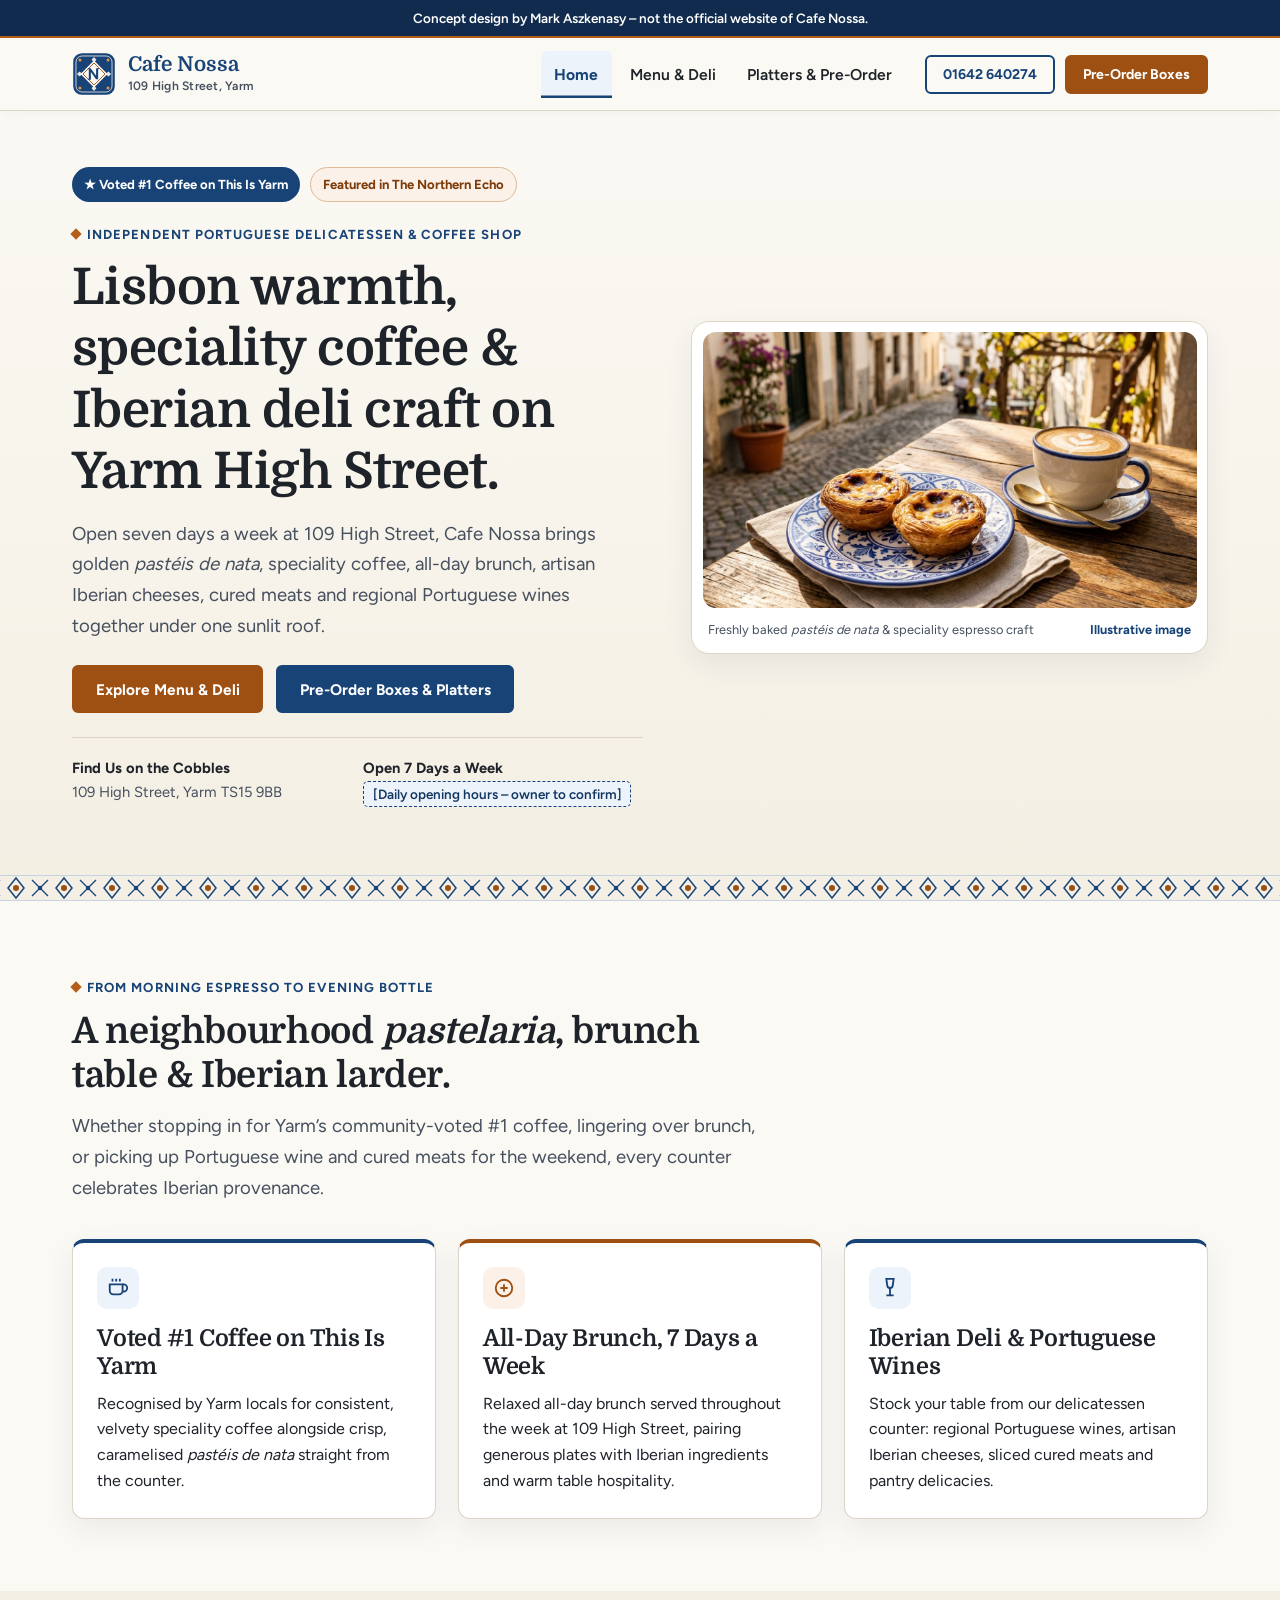
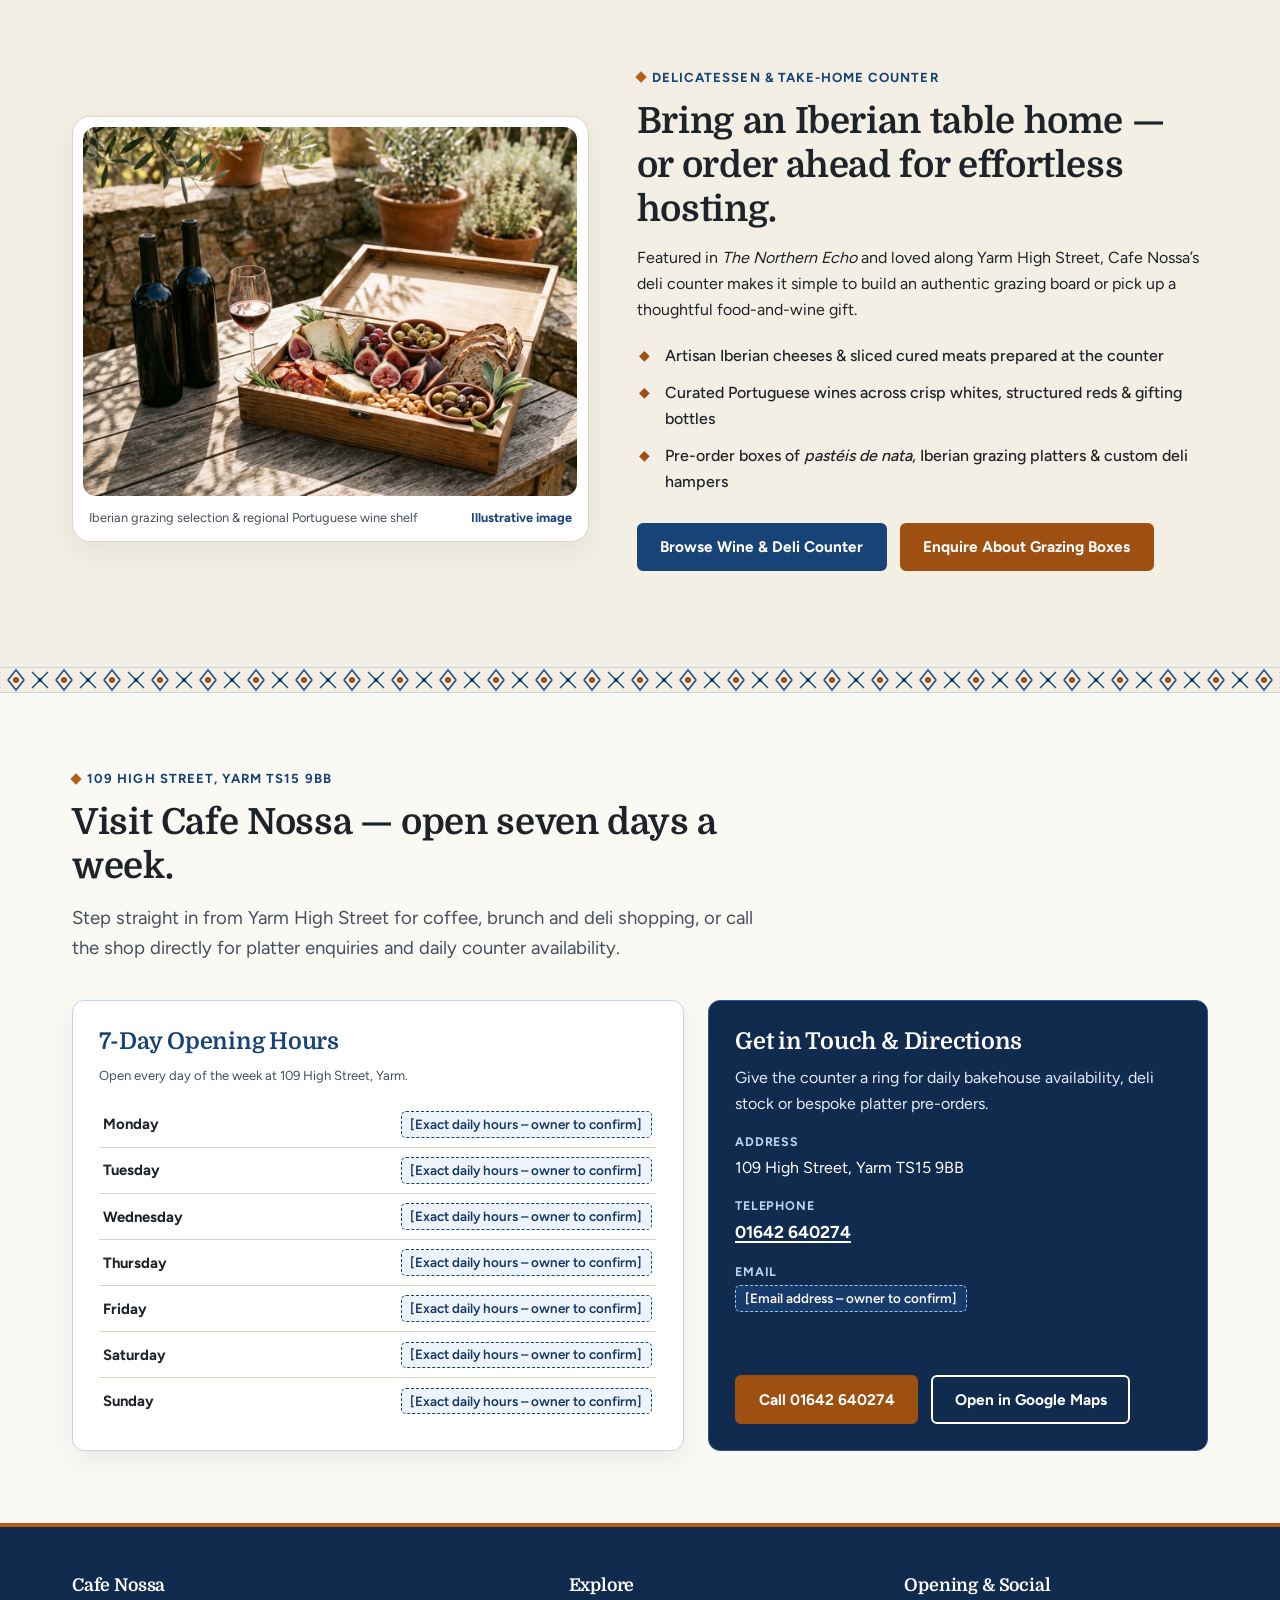
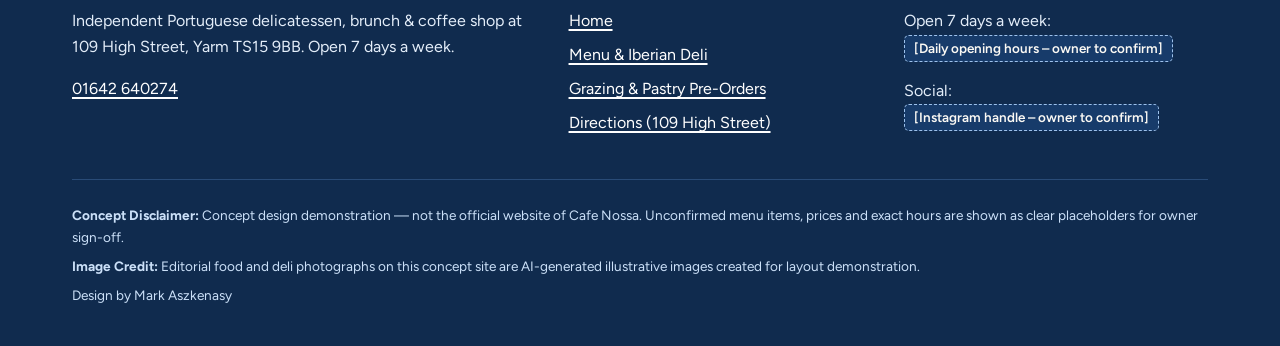
==== index.html @ 02d0149d "Initial draft concept website for cafe-nossa-demo" ====
<!DOCTYPE html>
<html lang="en-GB">
<head>
  <meta charset="utf-8">
  <meta name="viewport" content="width=device-width, initial-scale=1">
  <meta name="robots" content="noindex, nofollow">
  <title>Cafe Nossa | Portuguese Delicatessen, Brunch &amp; Speciality Coffee in Yarm</title>
  <meta name="description" content="Concept website for Cafe Nossa at 109 High Street, Yarm TS15 9BB — independent Portuguese delicatessen, pastéis de nata, all-day brunch, Iberian cheeses, cured meats and Portuguese wines.">
  <link rel="icon" type="image/svg+xml" href="favicon.svg">
  <link rel="stylesheet" href="css/styles.css">
</head>
<body>
  <a class="skip-link" href="#main-content">Skip to main content</a>

  <div class="concept-banner" role="region" aria-label="Concept demonstration notice">
    <p>Concept design by Mark Aszkenasy – not the official website of Cafe Nossa.</p>
  </div>

  <header class="site-header">
    <div class="container header-inner">
      <a class="brand-link" href="index.html">
        <img class="brand-mark" src="images/logo-mark.svg" width="44" height="44" alt="Cafe Nossa azulejo tile emblem">
        <span class="brand-text">
          <span class="brand-name">Cafe Nossa</span>
          <span class="brand-sub">109 High Street, Yarm</span>
        </span>
      </a>

      <button class="nav-toggle" type="button" aria-expanded="false" aria-controls="primary-nav">
        <svg viewBox="0 0 24 24" fill="none" stroke="currentColor" stroke-width="2.2" aria-hidden="true">
          <path stroke-linecap="round" d="M4 7h16M4 12h16M4 17h16"/>
        </svg>
        <span>Menu</span>
      </button>

      <nav class="site-nav" id="primary-nav" aria-label="Primary navigation">
        <ul class="nav-list">
          <li><a class="nav-link" href="index.html" aria-current="page">Home</a></li>
          <li><a class="nav-link" href="menu-deli.html">Menu &amp; Deli</a></li>
          <li><a class="nav-link" href="boxes-preorder.html">Platters &amp; Pre-Order</a></li>
        </ul>
        <div class="header-cta-group">
          <a class="btn btn-outline btn-sm" href="tel:01642640274">01642 640274</a>
          <a class="btn btn-primary btn-sm" href="boxes-preorder.html">Pre-Order Boxes</a>
        </div>
      </nav>
    </div>
  </header>

  <main id="main-content">
    <!-- Sunlit 109 High Street Hero -->
    <section class="hero" aria-labelledby="hero-heading">
      <div class="container hero-grid">
        <div>
          <div class="acclaim-row">
            <span class="acclaim-pill">★ Voted #1 Coffee on This Is Yarm</span>
            <span class="acclaim-pill secondary">Featured in The Northern Echo</span>
          </div>
          <span class="eyebrow">Independent Portuguese Delicatessen &amp; Coffee Shop</span>
          <h1 id="hero-heading">Lisbon warmth, speciality coffee &amp; Iberian deli craft on Yarm High Street.</h1>
          <p class="lead">
            Open seven days a week at 109 High Street, Cafe Nossa brings golden <em>pastéis de nata</em>, speciality coffee, all-day brunch, artisan Iberian cheeses, cured meats and regional Portuguese wines together under one sunlit roof.
          </p>
          <div class="hero-actions">
            <a class="btn btn-primary" href="menu-deli.html">Explore Menu &amp; Deli</a>
            <a class="btn btn-azulejo" href="boxes-preorder.html">Pre-Order Boxes &amp; Platters</a>
          </div>
          <div class="hero-meta">
            <div>
              <strong>Find Us on the Cobbles</strong>
              109 High Street, Yarm TS15 9BB
            </div>
            <div>
              <strong>Open 7 Days a Week</strong>
              <span class="ph">[Daily opening hours – owner to confirm]</span>
            </div>
          </div>
        </div>

        <figure class="editorial-figure">
          <img
            src="images/hero.jpg"
            width="1440"
            height="803"
            alt="Two golden custard pastéis de nata on a hand-painted blue-and-white Portuguese ceramic plate beside a flat white coffee on a sunlit wooden table"
          >
          <figcaption>
            <span>Freshly baked <em>pastéis de nata</em> &amp; speciality espresso craft</span>
            <span class="illustrative-tag">Illustrative image</span>
          </figcaption>
        </figure>
      </div>
    </section>

    <div class="azulejo-divider" aria-hidden="true"></div>

    <!-- Three Craft Pillars -->
    <section class="section" aria-labelledby="pillars-heading">
      <div class="container">
        <div class="section-header">
          <span class="eyebrow">From Morning Espresso to Evening Bottle</span>
          <h2 id="pillars-heading">A neighbourhood <em>pastelaria</em>, brunch table &amp; Iberian larder.</h2>
          <p class="lead">
            Whether stopping in for Yarm’s community-voted #1 coffee, lingering over brunch, or picking up Portuguese wine and cured meats for the weekend, every counter celebrates Iberian provenance.
          </p>
        </div>

        <div class="pillars-grid">
          <article class="card">
            <div class="card-icon" aria-hidden="true">
              <svg width="22" height="22" viewBox="0 0 24 24" fill="none" stroke="currentColor" stroke-width="2">
                <path d="M17 8h1a4 4 0 1 1 0 8h-1"/>
                <path d="M3 8h14v7a4 4 0 0 1-4 4H7a4 4 0 0 1-4-4V8z"/>
                <path d="M6 2v3M10 2v3M14 2v3"/>
              </svg>
            </div>
            <h3>Voted #1 Coffee on This Is Yarm</h3>
            <p>
              Recognised by Yarm locals for consistent, velvety speciality coffee alongside crisp, caramelised <em>pastéis de nata</em> straight from the counter.
            </p>
          </article>

          <article class="card terracotta-top">
            <div class="card-icon" aria-hidden="true">
              <svg width="22" height="22" viewBox="0 0 24 24" fill="none" stroke="currentColor" stroke-width="2">
                <circle cx="12" cy="12" r="9"/>
                <path d="M8 12h8M12 8v8"/>
              </svg>
            </div>
            <h3>All-Day Brunch, 7 Days a Week</h3>
            <p>
              Relaxed all-day brunch served throughout the week at 109 High Street, pairing generous plates with Iberian ingredients and warm table hospitality.
            </p>
          </article>

          <article class="card">
            <div class="card-icon" aria-hidden="true">
              <svg width="22" height="22" viewBox="0 0 24 24" fill="none" stroke="currentColor" stroke-width="2">
                <path d="M8 2h8l-1 7a3 3 0 0 1-3 3 3 3 0 0 1-3-3L8 2z"/>
                <path d="M12 12v8M8 20h8"/>
              </svg>
            </div>
            <h3>Iberian Deli &amp; Portuguese Wines</h3>
            <p>
              Stock your table from our delicatessen counter: regional Portuguese wines, artisan Iberian cheeses, sliced cured meats and pantry delicacies.
            </p>
          </article>
        </div>
      </div>
    </section>

    <!-- Iberian Deli & Grazing Shelf Preview -->
    <section class="section section-warm" aria-labelledby="deli-preview-heading">
      <div class="container split-grid">
        <figure class="editorial-figure">
          <img
            src="images/feature.jpg"
            width="1200"
            height="896"
            alt="Wooden Iberian grazing box filled with cured chorizo, sheep's milk cheeses, fresh figs, olives and crusty bread alongside bottles of Portuguese red wine"
            loading="lazy"
          >
          <figcaption>
            <span>Iberian grazing selection &amp; regional Portuguese wine shelf</span>
            <span class="illustrative-tag">Illustrative image</span>
          </figcaption>
        </figure>

        <div>
          <span class="eyebrow">Delicatessen &amp; Take-Home Counter</span>
          <h2 id="deli-preview-heading">Bring an Iberian table home — or order ahead for effortless hosting.</h2>
          <p>
            Featured in <em>The Northern Echo</em> and loved along Yarm High Street, Cafe Nossa’s deli counter makes it simple to build an authentic grazing board or pick up a thoughtful food-and-wine gift.
          </p>
          <ul class="check-list">
            <li>Artisan Iberian cheeses &amp; sliced cured meats prepared at the counter</li>
            <li>Curated Portuguese wines across crisp whites, structured reds &amp; gifting bottles</li>
            <li>Pre-order boxes of <em>pastéis de nata</em>, Iberian grazing platters &amp; custom deli hampers</li>
          </ul>
          <div class="hero-actions">
            <a class="btn btn-azulejo" href="menu-deli.html#wine-deli">Browse Wine &amp; Deli Counter</a>
            <a class="btn btn-primary" href="boxes-preorder.html">Enquire About Grazing Boxes</a>
          </div>
        </div>
      </div>
    </section>

    <div class="azulejo-divider" aria-hidden="true"></div>

    <!-- 7-Day Opening Hours & High Street Location -->
    <section class="section" id="visit" aria-labelledby="visit-heading">
      <div class="container">
        <div class="section-header">
          <span class="eyebrow">109 High Street, Yarm TS15 9BB</span>
          <h2 id="visit-heading">Visit Cafe Nossa — open seven days a week.</h2>
          <p class="lead">
            Step straight in from Yarm High Street for coffee, brunch and deli shopping, or call the shop directly for platter enquiries and daily counter availability.
          </p>
        </div>

        <div class="visit-grid">
          <div class="hours-card">
            <h3>7-Day Opening Hours</h3>
            <p class="field-hint">Open every day of the week at 109 High Street, Yarm.</p>
            <table class="hours-table" aria-label="Weekly opening hours">
              <tbody>
                <tr>
                  <th scope="row">Monday</th>
                  <td><span class="ph">[Exact daily hours – owner to confirm]</span></td>
                </tr>
                <tr>
                  <th scope="row">Tuesday</th>
                  <td><span class="ph">[Exact daily hours – owner to confirm]</span></td>
                </tr>
                <tr>
                  <th scope="row">Wednesday</th>
                  <td><span class="ph">[Exact daily hours – owner to confirm]</span></td>
                </tr>
                <tr>
                  <th scope="row">Thursday</th>
                  <td><span class="ph">[Exact daily hours – owner to confirm]</span></td>
                </tr>
                <tr>
                  <th scope="row">Friday</th>
                  <td><span class="ph">[Exact daily hours – owner to confirm]</span></td>
                </tr>
                <tr>
                  <th scope="row">Saturday</th>
                  <td><span class="ph">[Exact daily hours – owner to confirm]</span></td>
                </tr>
                <tr>
                  <th scope="row">Sunday</th>
                  <td><span class="ph">[Exact daily hours – owner to confirm]</span></td>
                </tr>
              </tbody>
            </table>
          </div>

          <aside class="contact-panel" aria-label="Shop contact and directions">
            <div>
              <h3>Get in Touch &amp; Directions</h3>
              <p>Give the counter a ring for daily bakehouse availability, deli stock or bespoke platter pre-orders.</p>
              <ul class="contact-detail-list">
                <li>
                  <strong>Address</strong>
                  109 High Street, Yarm TS15 9BB
                </li>
                <li>
                  <strong>Telephone</strong>
                  <a href="tel:01642640274">01642 640274</a>
                </li>
                <li>
                  <strong>Email</strong>
                  <span class="ph ph-dark">[Email address – owner to confirm]</span>
                </li>
              </ul>
            </div>

            <div class="hero-actions" style="margin-bottom: 0;">
              <a class="btn btn-primary" href="tel:01642640274">Call 01642 640274</a>
              <a
                class="btn btn-outline"
                style="border-color: #FFFFFF; color: #FFFFFF;"
                href="https://www.google.com/maps/search/?api=1&amp;query=Cafe+Nossa+109+High+Street+Yarm+TS15+9BB"
                target="_blank"
                rel="noopener noreferrer"
              >Open in Google Maps</a>
            </div>
          </aside>
        </div>
      </div>
    </section>
  </main>

  <footer class="site-footer">
    <div class="container">
      <div class="footer-grid">
        <div>
          <h3>Cafe Nossa</h3>
          <p>Independent Portuguese delicatessen, brunch &amp; coffee shop at 109 High Street, Yarm TS15 9BB. Open 7 days a week.</p>
          <p><a href="tel:01642640274">01642 640274</a></p>
        </div>
        <div>
          <h3>Explore</h3>
          <ul class="footer-links">
            <li><a href="index.html">Home</a></li>
            <li><a href="menu-deli.html">Menu &amp; Iberian Deli</a></li>
            <li><a href="boxes-preorder.html">Grazing &amp; Pastry Pre-Orders</a></li>
            <li><a href="https://www.google.com/maps/search/?api=1&amp;query=Cafe+Nossa+109+High+Street+Yarm+TS15+9BB" target="_blank" rel="noopener noreferrer">Directions (109 High Street)</a></li>
          </ul>
        </div>
        <div>
          <h3>Opening &amp; Social</h3>
          <p>Open 7 days a week:<br><span class="ph ph-dark">[Daily opening hours – owner to confirm]</span></p>
          <p>Social: <span class="ph ph-dark">[Instagram handle – owner to confirm]</span></p>
        </div>
      </div>

      <div class="footer-legal">
        <p><strong>Concept Disclaimer:</strong> Concept design demonstration — not the official website of Cafe Nossa. Unconfirmed menu items, prices and exact hours are shown as clear placeholders for owner sign-off.</p>
        <p><strong>Image Credit:</strong> Editorial food and deli photographs on this concept site are AI-generated illustrative images created for layout demonstration.</p>
        <p>Design by Mark Aszkenasy</p>
      </div>
    </div>
  </footer>

  <!-- Solid Opaque Sticky Mobile Action Bar -->
  <div class="mobile-action-bar" role="region" aria-label="Quick mobile actions">
    <a class="btn btn-call-mobile" href="tel:01642640274">Call 01642 640274</a>
    <a class="btn btn-primary" href="boxes-preorder.html">Pre-Order Box</a>
  </div>

  <script src="js/main.js"></script>
</body>
</html>
---- css/styles.css ----
/* ==========================================================================
   Cafe Nossa — Sunlit Lisbon Pastelaria & Azulejo Tile Craft
   Concept Demonstration Stylesheet (Self-hosted fonts, WCAG AA+ compliant)
   ========================================================================== */

@font-face {
  font-family: 'Domine';
  src: url('../fonts/domine-latin.woff2') format('woff2');
  font-weight: 400 700;
  font-style: normal;
  font-display: swap;
}

@font-face {
  font-family: 'Figtree';
  src: url('../fonts/figtree-latin.woff2') format('woff2');
  font-weight: 300 800;
  font-style: normal;
  font-display: swap;
}

:root {
  --bg-canvas: #FBF9F4;
  --bg-warm: #F3EFE4;
  --bg-paper: #FFFFFF;
  --azulejo: #184377;
  --azulejo-hover: #12335C;
  --azulejo-deep: #102B4E;
  --azulejo-tint: #EDF3FA;
  --terracotta-btn: #9E4F12;
  --terracotta-hover: #7E3D0B;
  --terracotta-accent: #B55E19;
  --terracotta-tint: #FBF1E8;
  --ink: #1E2229;
  --ink-muted: #454F5E;
  --border-warm: #DDD5C5;
  --border-tile: #C5D3E4;
  --radius-sm: 6px;
  --radius-md: 12px;
  --radius-lg: 18px;
  --shadow-card: 0 10px 28px rgba(16, 43, 78, 0.07);
  --shadow-elevated: 0 16px 40px rgba(16, 43, 78, 0.12);
  --font-serif: 'Domine', Georgia, 'Times New Roman', serif;
  --font-sans: 'Figtree', -apple-system, BlinkMacSystemFont, 'Segoe UI', sans-serif;
  --container-max: 1200px;
}

*,
*::before,
*::after {
  box-sizing: border-box;
}

html {
  scroll-behavior: smooth;
  -webkit-text-size-adjust: 100%;
  overflow-x: clip;
}

body {
  margin: 0;
  font-family: var(--font-sans);
  font-size: 1rem;
  line-height: 1.62;
  color: var(--ink);
  background-color: var(--bg-canvas);
  overflow-x: clip;
  padding-bottom: 5.25rem; /* Space for opaque sticky mobile action bar */
}

@media (min-width: 900px) {
  body {
    padding-bottom: 0;
  }
}

img,
svg {
  max-width: 100%;
  height: auto;
  display: block;
}

a {
  color: var(--azulejo);
  text-decoration-thickness: 1.5px;
  text-underline-offset: 3px;
  transition: color 0.18s ease, background-color 0.18s ease, border-color 0.18s ease;
}

a:hover {
  color: var(--terracotta-btn);
}

:focus-visible {
  outline: 3px solid var(--terracotta-btn);
  outline-offset: 3px;
}

.skip-link {
  position: absolute;
  left: -9999px;
  top: 0;
  z-index: 200;
  background: var(--azulejo-deep);
  color: #FFFFFF;
  padding: 0.75rem 1.25rem;
  font-weight: 700;
  text-decoration: none;
  border-radius: 0 0 var(--radius-sm) 0;
}

.skip-link:focus {
  left: 0;
}

/* Typography */
h1, h2, h3, h4 {
  font-family: var(--font-serif);
  color: var(--ink);
  line-height: 1.22;
  margin-top: 0;
  letter-spacing: -0.01em;
}

h1 {
  font-size: clamp(1.95rem, 4.2vw, 3.15rem);
  font-weight: 700;
  margin-bottom: 1rem;
}

h2 {
  font-size: clamp(1.55rem, 3vw, 2.25rem);
  font-weight: 700;
  margin-bottom: 0.85rem;
}

h3 {
  font-size: clamp(1.2rem, 2vw, 1.45rem);
  font-weight: 700;
  margin-bottom: 0.55rem;
}

p {
  margin-top: 0;
  margin-bottom: 1rem;
}

.eyebrow {
  display: inline-flex;
  align-items: center;
  gap: 0.45rem;
  font-family: var(--font-sans);
  font-size: 0.82rem;
  font-weight: 700;
  letter-spacing: 0.08em;
  text-transform: uppercase;
  color: var(--azulejo);
  margin-bottom: 0.75rem;
}

.eyebrow::before {
  content: "";
  width: 8px;
  height: 8px;
  background-color: var(--terracotta-accent);
  transform: rotate(45deg);
  flex-shrink: 0;
}

.lead {
  font-size: clamp(1.05rem, 1.45vw, 1.2rem);
  color: var(--ink-muted);
  line-height: 1.65;
}

.container {
  width: 100%;
  max-width: var(--container-max);
  margin: 0 auto;
  padding: 0 1.15rem;
}

@media (min-width: 768px) {
  .container {
    padding: 0 2rem;
  }
}

/* Universal Concept Top Banner */
.concept-banner {
  background-color: var(--azulejo-deep);
  color: #FFFFFF;
  font-size: 0.84rem;
  line-height: 1.4;
  font-weight: 600;
  text-align: center;
  padding: 0.55rem 1rem;
  border-bottom: 2px solid var(--terracotta-accent);
}

.concept-banner p {
  margin: 0;
}

/* Placeholder Badge (.ph) — Honest, zero-invention styling */
.ph {
  display: inline-block;
  max-width: 100%;
  font-family: var(--font-sans);
  font-size: 0.84rem;
  font-weight: 600;
  line-height: 1.4;
  color: #133763;
  background-color: var(--azulejo-tint);
  border: 1px dashed #184377;
  border-radius: 5px;
  padding: 0.18rem 0.55rem;
  overflow-wrap: anywhere;
  word-break: break-word;
  vertical-align: middle;
}

.ph-dark {
  color: #FBF9F4;
  background-color: #173B6A;
  border-color: #9EC2EC;
}

/* Header & Navigation */
.site-header {
  position: sticky;
  top: 0;
  z-index: 80;
  background-color: var(--bg-canvas);
  border-bottom: 1px solid var(--border-warm);
  box-shadow: 0 2px 12px rgba(16, 43, 78, 0.04);
}

.header-inner {
  display: flex;
  align-items: center;
  justify-content: space-between;
  gap: 0.75rem;
  min-height: 4.5rem;
  padding-top: 0.5rem;
  padding-bottom: 0.5rem;
}

.brand-link {
  display: inline-flex;
  align-items: center;
  gap: 0.75rem;
  text-decoration: none;
  color: var(--ink);
  min-width: 0;
}

.brand-link:hover {
  color: var(--azulejo);
}

.brand-mark {
  width: 44px;
  height: 44px;
  flex-shrink: 0;
}

.brand-text {
  display: flex;
  flex-direction: column;
  min-width: 0;
}

.brand-name {
  font-family: var(--font-serif);
  font-size: 1.28rem;
  font-weight: 700;
  color: var(--azulejo);
  line-height: 1.15;
}

.brand-sub {
  font-size: 0.76rem;
  font-weight: 600;
  color: var(--ink-muted);
  letter-spacing: 0.02em;
}

.nav-toggle {
  display: inline-flex;
  align-items: center;
  justify-content: center;
  gap: 0.45rem;
  background-color: var(--bg-paper);
  color: var(--azulejo);
  border: 1.5px solid var(--azulejo);
  border-radius: var(--radius-sm);
  padding: 0.5rem 0.8rem;
  font-family: var(--font-sans);
  font-size: 0.9rem;
  font-weight: 700;
  cursor: pointer;
  flex-shrink: 0;
}

.nav-toggle:hover {
  background-color: var(--azulejo-tint);
}

.nav-toggle svg {
  width: 20px;
  height: 20px;
}

.site-nav {
  display: none;
  position: absolute;
  top: 100%;
  left: 0;
  right: 0;
  background-color: var(--bg-paper);
  border-bottom: 2px solid var(--azulejo);
  box-shadow: var(--shadow-elevated);
  padding: 1rem 1.15rem 1.35rem;
}

.site-nav.is-open {
  display: block;
}

.nav-list {
  list-style: none;
  margin: 0;
  padding: 0;
  display: flex;
  flex-direction: column;
  gap: 0.35rem;
}

.nav-link {
  display: block;
  padding: 0.65rem 0.85rem;
  font-weight: 600;
  font-size: 0.98rem;
  color: var(--ink);
  text-decoration: none;
  border-radius: var(--radius-sm);
}

.nav-link:hover,
.nav-link[aria-current="page"] {
  background-color: var(--azulejo-tint);
  color: var(--azulejo);
}

.nav-link[aria-current="page"] {
  font-weight: 700;
  box-shadow: inset 3px 0 0 var(--azulejo);
}

.header-cta-group {
  margin-top: 0.85rem;
  padding-top: 0.85rem;
  border-top: 1px solid var(--border-warm);
  display: flex;
  flex-direction: column;
  gap: 0.6rem;
}

@media (min-width: 900px) {
  .nav-toggle {
    display: none;
  }

  .site-nav {
    display: flex !important;
    position: static;
    background: transparent;
    border: 0;
    box-shadow: none;
    padding: 0;
    align-items: center;
    gap: 1.25rem;
  }

  .nav-list {
    flex-direction: row;
    align-items: center;
    gap: 0.25rem;
  }

  .nav-link[aria-current="page"] {
    box-shadow: inset 0 -2.5px 0 var(--azulejo);
    border-radius: var(--radius-sm) var(--radius-sm) 0 0;
  }

  .header-cta-group {
    margin-top: 0;
    padding-top: 0;
    border-top: 0;
    flex-direction: row;
    align-items: center;
  }
}

/* Buttons */
.btn {
  display: inline-flex;
  align-items: center;
  justify-content: center;
  gap: 0.5rem;
  padding: 0.78rem 1.35rem;
  font-family: var(--font-sans);
  font-size: 0.96rem;
  font-weight: 700;
  line-height: 1.25;
  text-decoration: none;
  border-radius: var(--radius-sm);
  border: 2px solid transparent;
  cursor: pointer;
  text-align: center;
  transition: background-color 0.18s ease, color 0.18s ease, border-color 0.18s ease, transform 0.15s ease;
}

.btn-primary {
  background-color: var(--terracotta-btn);
  color: #FFFFFF;
  border-color: var(--terracotta-btn);
}

.btn-primary:hover {
  background-color: var(--terracotta-hover);
  border-color: var(--terracotta-hover);
  color: #FFFFFF;
}

.btn-azulejo {
  background-color: var(--azulejo);
  color: #FFFFFF;
  border-color: var(--azulejo);
}

.btn-azulejo:hover {
  background-color: var(--azulejo-hover);
  border-color: var(--azulejo-hover);
  color: #FFFFFF;
}

.btn-outline {
  background-color: transparent;
  color: var(--azulejo);
  border-color: var(--azulejo);
}

.btn-outline:hover {
  background-color: var(--azulejo);
  color: #FFFFFF;
}

.btn-sm {
  padding: 0.55rem 1rem;
  font-size: 0.88rem;
}

/* Geometric Azulejo Tile Border Divider */
.azulejo-divider {
  width: 100%;
  height: 26px;
  background-color: var(--bg-warm);
  border-top: 1px solid var(--border-tile);
  border-bottom: 1px solid var(--border-tile);
  background-image: url("data:image/svg+xml,%3Csvg xmlns='http://www.w3.org/2000/svg' width='48' height='24' viewBox='0 0 48 24'%3E%3Crect width='48' height='24' fill='%23F3EFE4'/%3E%3Cpath d='M24 2 L32 12 L24 22 L16 12 Z' fill='none' stroke='%23184377' stroke-width='1.5'/%3E%3Ccircle cx='24' cy='12' r='3' fill='%239E4F12'/%3E%3Cpath d='M0 12 L8 4 M0 12 L8 20 M48 12 L40 4 M48 12 L40 20' stroke='%23184377' stroke-width='1.3' fill='none'/%3E%3Ccircle cx='0' cy='12' r='2.2' fill='%23184377'/%3E%3Ccircle cx='48' cy='12' r='2.2' fill='%23184377'/%3E%3C/svg%3E");
  background-repeat: repeat-x;
  background-position: center;
}

/* Hero Section */
.hero {
  padding: 2.25rem 0 3rem;
  background: linear-gradient(180deg, #FBF9F4 0%, #F4EFE3 100%);
}

@media (min-width: 900px) {
  .hero {
    padding: 3.5rem 0 4.25rem;
  }
}

.hero-grid {
  display: grid;
  grid-template-columns: 1fr;
  gap: 2rem;
  align-items: center;
}

@media (min-width: 920px) {
  .hero-grid {
    grid-template-columns: 1.05fr 0.95fr;
    gap: 3rem;
  }
}

.acclaim-row {
  display: flex;
  flex-wrap: wrap;
  gap: 0.6rem;
  margin-bottom: 1.15rem;
}

.acclaim-pill {
  display: inline-flex;
  align-items: center;
  gap: 0.4rem;
  font-size: 0.82rem;
  font-weight: 700;
  padding: 0.35rem 0.75rem;
  border-radius: 999px;
  background-color: var(--azulejo);
  color: #FFFFFF;
}

.acclaim-pill.secondary {
  background-color: var(--terracotta-tint);
  color: #7D3B09;
  border: 1px solid #E0B996;
}

.hero-actions {
  display: flex;
  flex-wrap: wrap;
  gap: 0.8rem;
  margin-top: 1.5rem;
  margin-bottom: 1.5rem;
}

.hero-meta {
  display: grid;
  grid-template-columns: 1fr;
  gap: 0.65rem;
  padding-top: 1.15rem;
  border-top: 1px solid var(--border-warm);
  font-size: 0.92rem;
  color: var(--ink-muted);
}

@media (min-width: 560px) {
  .hero-meta {
    grid-template-columns: repeat(2, 1fr);
  }
}

.hero-meta strong {
  color: var(--ink);
  display: block;
}

/* Editorial Figures & Captions */
.editorial-figure {
  margin: 0;
  background-color: var(--bg-paper);
  padding: 0.65rem;
  border-radius: var(--radius-lg);
  border: 1px solid var(--border-warm);
  box-shadow: var(--shadow-card);
}

.editorial-figure img {
  width: 100%;
  border-radius: calc(var(--radius-lg) - 5px);
  object-fit: cover;
}

.editorial-figure figcaption {
  margin-top: 0.55rem;
  padding: 0.2rem 0.35rem 0.1rem;
  font-size: 0.8rem;
  color: var(--ink-muted);
  display: flex;
  flex-wrap: wrap;
  justify-content: space-between;
  gap: 0.4rem;
}

.illustrative-tag {
  font-weight: 700;
  color: var(--azulejo);
}

/* Sections */
.section {
  padding: 3.25rem 0;
}

@media (min-width: 900px) {
  .section {
    padding: 4.5rem 0;
  }
}

.section-warm {
  background-color: var(--bg-warm);
}

.section-azulejo {
  background-color: var(--azulejo);
  color: #FFFFFF;
}

.section-azulejo h2,
.section-azulejo h3 {
  color: #FFFFFF;
}

.section-azulejo .eyebrow {
  color: #DCE9F9;
}

.section-azulejo .lead {
  color: #E5EEF9;
}

.section-header {
  max-width: 44rem;
  margin-bottom: 2.25rem;
}

/* Cards & Grids */
.pillars-grid {
  display: grid;
  grid-template-columns: 1fr;
  gap: 1.35rem;
}

@media (min-width: 768px) {
  .pillars-grid {
    grid-template-columns: repeat(3, 1fr);
  }
}

.card {
  background-color: var(--bg-paper);
  border: 1px solid var(--border-warm);
  border-top: 4px solid var(--azulejo);
  border-radius: var(--radius-md);
  padding: 1.5rem;
  box-shadow: var(--shadow-card);
  display: flex;
  flex-direction: column;
  min-width: 0;
}

.card.terracotta-top {
  border-top-color: var(--terracotta-btn);
}

.card-icon {
  width: 42px;
  height: 42px;
  border-radius: 10px;
  background-color: var(--azulejo-tint);
  color: var(--azulejo);
  display: inline-flex;
  align-items: center;
  justify-content: center;
  margin-bottom: 1rem;
}

.card.terracotta-top .card-icon {
  background-color: var(--terracotta-tint);
  color: var(--terracotta-btn);
}

.card p:last-child {
  margin-bottom: 0;
}

/* Split Feature Section */
.split-grid {
  display: grid;
  grid-template-columns: 1fr;
  gap: 2rem;
  align-items: center;
}

@media (min-width: 920px) {
  .split-grid {
    grid-template-columns: 0.95fr 1.05fr;
    gap: 3rem;
  }
}

.check-list {
  list-style: none;
  padding: 0;
  margin: 1.25rem 0 1.75rem;
  display: grid;
  gap: 0.7rem;
}

.check-list li {
  position: relative;
  padding-left: 1.75rem;
  font-weight: 500;
}

.check-list li::before {
  content: "◆";
  position: absolute;
  left: 0.15rem;
  top: 0.05rem;
  color: var(--terracotta-btn);
  font-size: 0.9rem;
}

/* Hours & Visit Grid */
.visit-grid {
  display: grid;
  grid-template-columns: 1fr;
  gap: 1.5rem;
}

@media (min-width: 860px) {
  .visit-grid {
    grid-template-columns: 1.1fr 0.9fr;
  }
}

.hours-card {
  background-color: var(--bg-paper);
  color: var(--ink);
  border-radius: var(--radius-md);
  padding: 1.65rem;
  border: 1px solid var(--border-tile);
  box-shadow: var(--shadow-card);
}

.hours-card h3 {
  color: var(--azulejo);
}

.hours-table {
  width: 100%;
  border-collapse: collapse;
  margin-top: 0.85rem;
}

.hours-table tr {
  border-bottom: 1px solid var(--border-warm);
}

.hours-table tr:last-child {
  border-bottom: 0;
}

.hours-table th,
.hours-table td {
  padding: 0.58rem 0.25rem;
  text-align: left;
  font-size: 0.93rem;
  vertical-align: middle;
}

.hours-table th {
  font-weight: 700;
  color: var(--ink);
  width: 38%;
}

.hours-table td {
  text-align: right;
}

.contact-panel {
  background-color: #102B4E;
  color: #FFFFFF;
  border-radius: var(--radius-md);
  padding: 1.65rem;
  border: 1px solid #2C5588;
  display: flex;
  flex-direction: column;
  justify-content: space-between;
  gap: 1.25rem;
}

.contact-panel h3 {
  color: #FFFFFF;
}

.contact-panel p {
  color: #E3EDF9;
}

.contact-detail-list {
  list-style: none;
  padding: 0;
  margin: 0;
  display: grid;
  gap: 0.95rem;
}

.contact-detail-list strong {
  display: block;
  font-size: 0.78rem;
  letter-spacing: 0.07em;
  text-transform: uppercase;
  color: #B9D4F4;
  margin-bottom: 0.15rem;
}

.contact-detail-list a {
  color: #FFFFFF;
  font-weight: 700;
  font-size: 1.08rem;
}

.contact-detail-list a:hover {
  color: #F6C394;
}

/* Page Sub-hero */
.page-hero {
  padding: 2.25rem 0 2.5rem;
  background: linear-gradient(180deg, #FBF9F4 0%, #F3EFE4 100%);
  border-bottom: 1px solid var(--border-warm);
}

/* Menu & Deli Showcase Tabs & Rows */
.filter-tabs {
  display: flex;
  flex-wrap: wrap;
  gap: 0.6rem;
  margin-bottom: 2rem;
}

.tab-btn {
  background-color: var(--bg-paper);
  color: var(--azulejo);
  border: 1.5px solid var(--border-tile);
  border-radius: 999px;
  padding: 0.6rem 1.2rem;
  font-family: var(--font-sans);
  font-size: 0.93rem;
  font-weight: 700;
  cursor: pointer;
  transition: all 0.18s ease;
}

.tab-btn:hover {
  border-color: var(--azulejo);
  background-color: var(--azulejo-tint);
}

.tab-btn[aria-pressed="true"] {
  background-color: var(--azulejo);
  color: #FFFFFF;
  border-color: var(--azulejo);
}

.menu-section-block[hidden] {
  display: none;
}

.menu-board {
  background-color: var(--bg-paper);
  border: 1px solid var(--border-warm);
  border-radius: var(--radius-lg);
  padding: 1.5rem;
  box-shadow: var(--shadow-card);
  margin-bottom: 2rem;
}

@media (min-width: 768px) {
  .menu-board {
    padding: 2.25rem;
  }
}

.menu-board-header {
  display: flex;
  flex-wrap: wrap;
  justify-content: space-between;
  align-items: flex-end;
  gap: 1rem;
  padding-bottom: 1.15rem;
  margin-bottom: 1.5rem;
  border-bottom: 2px solid var(--azulejo);
}

.menu-category-grid {
  display: grid;
  grid-template-columns: 1fr;
  gap: 1.75rem;
}

@media (min-width: 860px) {
  .menu-category-grid {
    grid-template-columns: repeat(2, 1fr);
  }
}

.menu-item-list {
  list-style: none;
  padding: 0;
  margin: 0;
  display: grid;
  gap: 1rem;
}

.menu-item {
  padding-bottom: 1rem;
  border-bottom: 1px dashed var(--border-warm);
}

.menu-item:last-child {
  border-bottom: 0;
  padding-bottom: 0;
}

.menu-item-top {
  display: flex;
  flex-wrap: wrap;
  justify-content: space-between;
  align-items: baseline;
  gap: 0.5rem;
  margin-bottom: 0.3rem;
}

.menu-item-title {
  font-family: var(--font-serif);
  font-weight: 700;
  font-size: 1.05rem;
  color: var(--ink);
}

.menu-item-desc {
  font-size: 0.92rem;
  color: var(--ink-muted);
  margin: 0;
}

/* Pre-Order Form Layout */
.form-layout {
  display: grid;
  grid-template-columns: 1fr;
  gap: 2rem;
  align-items: start;
}

@media (min-width: 940px) {
  .form-layout {
    grid-template-columns: 1.35fr 0.65fr;
    gap: 2.5rem;
  }
}

.form-card {
  background-color: var(--bg-paper);
  border: 1px solid var(--border-warm);
  border-radius: var(--radius-lg);
  padding: 1.5rem;
  box-shadow: var(--shadow-card);
}

@media (min-width: 768px) {
  .form-card {
    padding: 2.25rem;
  }
}

.fieldset-reset {
  border: 0;
  margin: 0 0 1.65rem;
  padding: 0;
  min-width: 0;
}

.fieldset-legend {
  font-family: var(--font-serif);
  font-size: 1.15rem;
  font-weight: 700;
  color: var(--azulejo);
  margin-bottom: 0.85rem;
  padding: 0;
}

.box-choice-grid {
  display: grid;
  grid-template-columns: 1fr;
  gap: 0.85rem;
}

@media (min-width: 640px) {
  .box-choice-grid {
    grid-template-columns: repeat(3, 1fr);
  }
}

.choice-tile {
  position: relative;
  display: flex;
  flex-direction: column;
  gap: 0.35rem;
  border: 2px solid var(--border-tile);
  border-radius: var(--radius-md);
  padding: 1rem;
  cursor: pointer;
  background-color: var(--bg-canvas);
  transition: border-color 0.16s ease, background-color 0.16s ease;
  min-width: 0;
}

.choice-tile:hover {
  border-color: var(--azulejo);
}

.choice-tile input[type="radio"] {
  accent-color: var(--azulejo);
  width: 18px;
  height: 18px;
  margin: 0 0 0.25rem 0;
}

.choice-tile:has(input:checked) {
  border-color: var(--azulejo);
  background-color: var(--azulejo-tint);
  box-shadow: 0 0 0 1px var(--azulejo);
}

.choice-title {
  font-family: var(--font-serif);
  font-weight: 700;
  font-size: 1rem;
  color: var(--ink);
}

.choice-note {
  font-size: 0.84rem;
  color: var(--ink-muted);
}

.form-row {
  display: grid;
  grid-template-columns: 1fr;
  gap: 1.15rem;
  margin-bottom: 1.15rem;
}

@media (min-width: 640px) {
  .form-row.two-col {
    grid-template-columns: repeat(2, 1fr);
  }
}

.form-group {
  display: flex;
  flex-direction: column;
  gap: 0.38rem;
  min-width: 0;
}

.form-group label {
  font-weight: 700;
  font-size: 0.93rem;
  color: var(--ink);
}

.req-star {
  color: var(--terracotta-btn);
}

.field-hint {
  font-size: 0.82rem;
  color: var(--ink-muted);
}

input[type="text"],
input[type="tel"],
input[type="email"],
input[type="number"],
input[type="date"],
select,
textarea {
  width: 100%;
  font-family: var(--font-sans);
  font-size: 1rem;
  color: var(--ink);
  background-color: #FFFFFF;
  border: 1.5px solid #9AA8BA;
  border-radius: var(--radius-sm);
  padding: 0.7rem 0.85rem;
  min-height: 46px;
}

textarea {
  min-height: 104px;
  resize: vertical;
}

input:focus,
select:focus,
textarea:focus {
  border-color: var(--azulejo);
  outline: 3px solid rgba(24, 67, 119, 0.22);
  outline-offset: 0;
}

input[aria-invalid="true"],
select[aria-invalid="true"],
textarea[aria-invalid="true"] {
  border-color: #B42318;
  background-color: #FEF3F2;
}

.field-error {
  font-size: 0.84rem;
  font-weight: 700;
  color: #B42318;
  min-height: 1.1rem;
}

.form-feedback {
  margin-top: 1.25rem;
  padding: 1.1rem 1.25rem;
  border-radius: var(--radius-md);
  font-weight: 700;
  font-size: 1rem;
}

.form-feedback.is-success {
  background-color: #ECFDF3;
  border: 2px solid #067647;
  color: #054F31;
}

.form-feedback.is-error {
  background-color: #FEF3F2;
  border: 2px solid #B42318;
  color: #7A271A;
}

.summary-card {
  background-color: var(--azulejo-deep);
  color: #FFFFFF;
  border-radius: var(--radius-lg);
  padding: 1.65rem;
  position: sticky;
  top: 5.5rem;
}

.summary-card h3 {
  color: #FFFFFF;
  border-bottom: 1px solid #2F5687;
  padding-bottom: 0.75rem;
  margin-bottom: 1rem;
}

.summary-dl {
  margin: 0 0 1.25rem;
  display: grid;
  gap: 0.75rem;
}

.summary-dl div {
  display: flex;
  justify-content: space-between;
  gap: 0.75rem;
  font-size: 0.92rem;
  border-bottom: 1px dashed rgba(255, 255, 255, 0.18);
  padding-bottom: 0.5rem;
}

.summary-dl dt {
  color: #C2D8F2;
}

.summary-dl dd {
  margin: 0;
  font-weight: 700;
  text-align: right;
}

/* Footer */
.site-footer {
  background-color: var(--azulejo-deep);
  color: #E3EDF9;
  padding: 3rem 0 2.5rem;
  border-top: 4px solid var(--terracotta-accent);
}

.footer-grid {
  display: grid;
  grid-template-columns: 1fr;
  gap: 2rem;
  padding-bottom: 2rem;
  border-bottom: 1px solid #294B77;
}

@media (min-width: 800px) {
  .footer-grid {
    grid-template-columns: 1.3fr 0.85fr 0.85fr;
  }
}

.site-footer h3 {
  color: #FFFFFF;
  font-size: 1.1rem;
  margin-bottom: 0.75rem;
}

.footer-links {
  list-style: none;
  padding: 0;
  margin: 0;
  display: grid;
  gap: 0.5rem;
}

.site-footer a {
  color: #FFFFFF;
}

.site-footer a:hover {
  color: #F6C394;
}

.footer-legal {
  padding-top: 1.5rem;
  font-size: 0.85rem;
  color: #CBE0F8;
  display: grid;
  gap: 0.45rem;
}

.footer-legal p {
  margin: 0;
}

/* Solid Opaque Sticky Mobile Action Bar */
.mobile-action-bar {
  position: fixed;
  bottom: 0;
  left: 0;
  right: 0;
  z-index: 90;
  background-color: #102B4E; /* Solid opaque — zero transparency */
  border-top: 2px solid #B55E19;
  padding: 0.6rem 0.85rem;
  display: grid;
  grid-template-columns: 1fr 1fr;
  gap: 0.6rem;
  box-shadow: 0 -4px 16px rgba(16, 43, 78, 0.25);
}

.mobile-action-bar .btn {
  padding: 0.68rem 0.6rem;
  font-size: 0.88rem;
  width: 100%;
}

.mobile-action-bar .btn-call-mobile {
  background-color: #FBF9F4;
  color: #102B4E;
  border-color: #FBF9F4;
}

.mobile-action-bar .btn-call-mobile:hover {
  background-color: #E8F0FA;
  color: #102B4E;
}

@media (min-width: 900px) {
  .mobile-action-bar {
    display: none;
  }
}
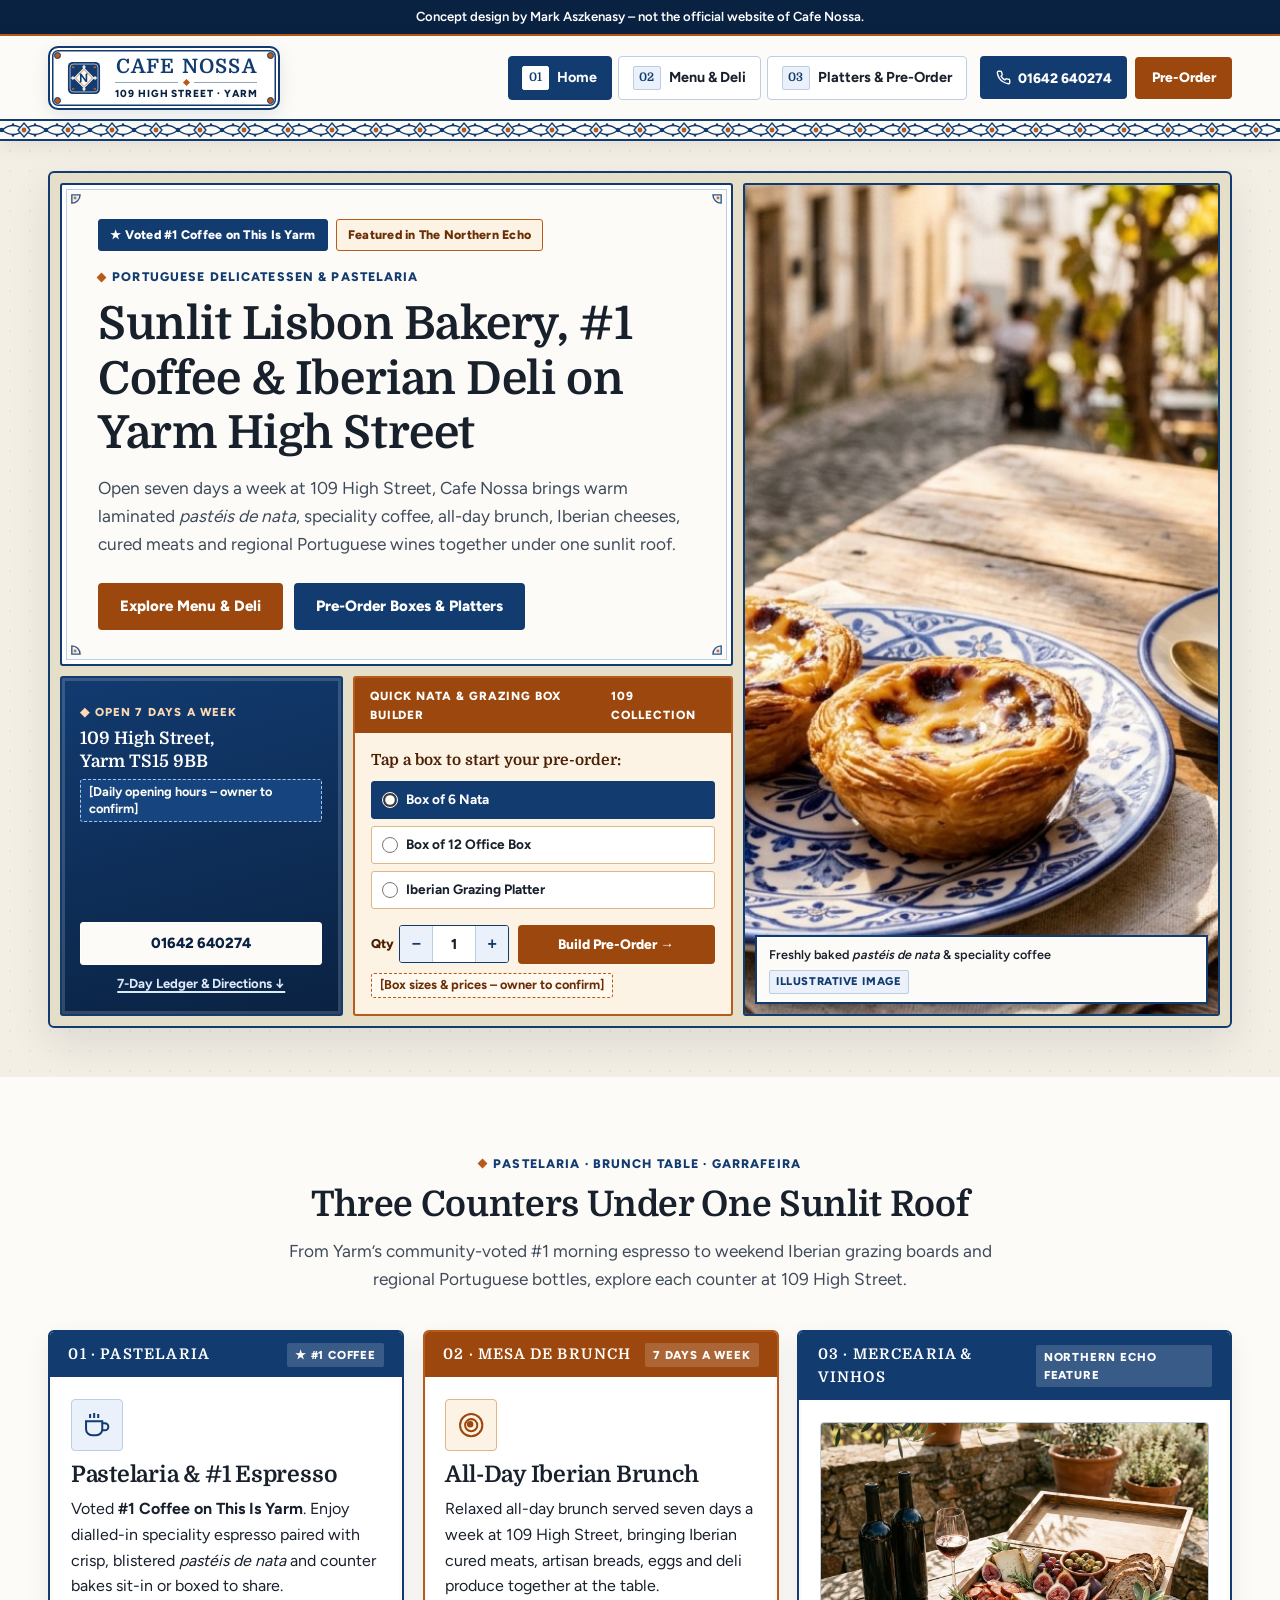
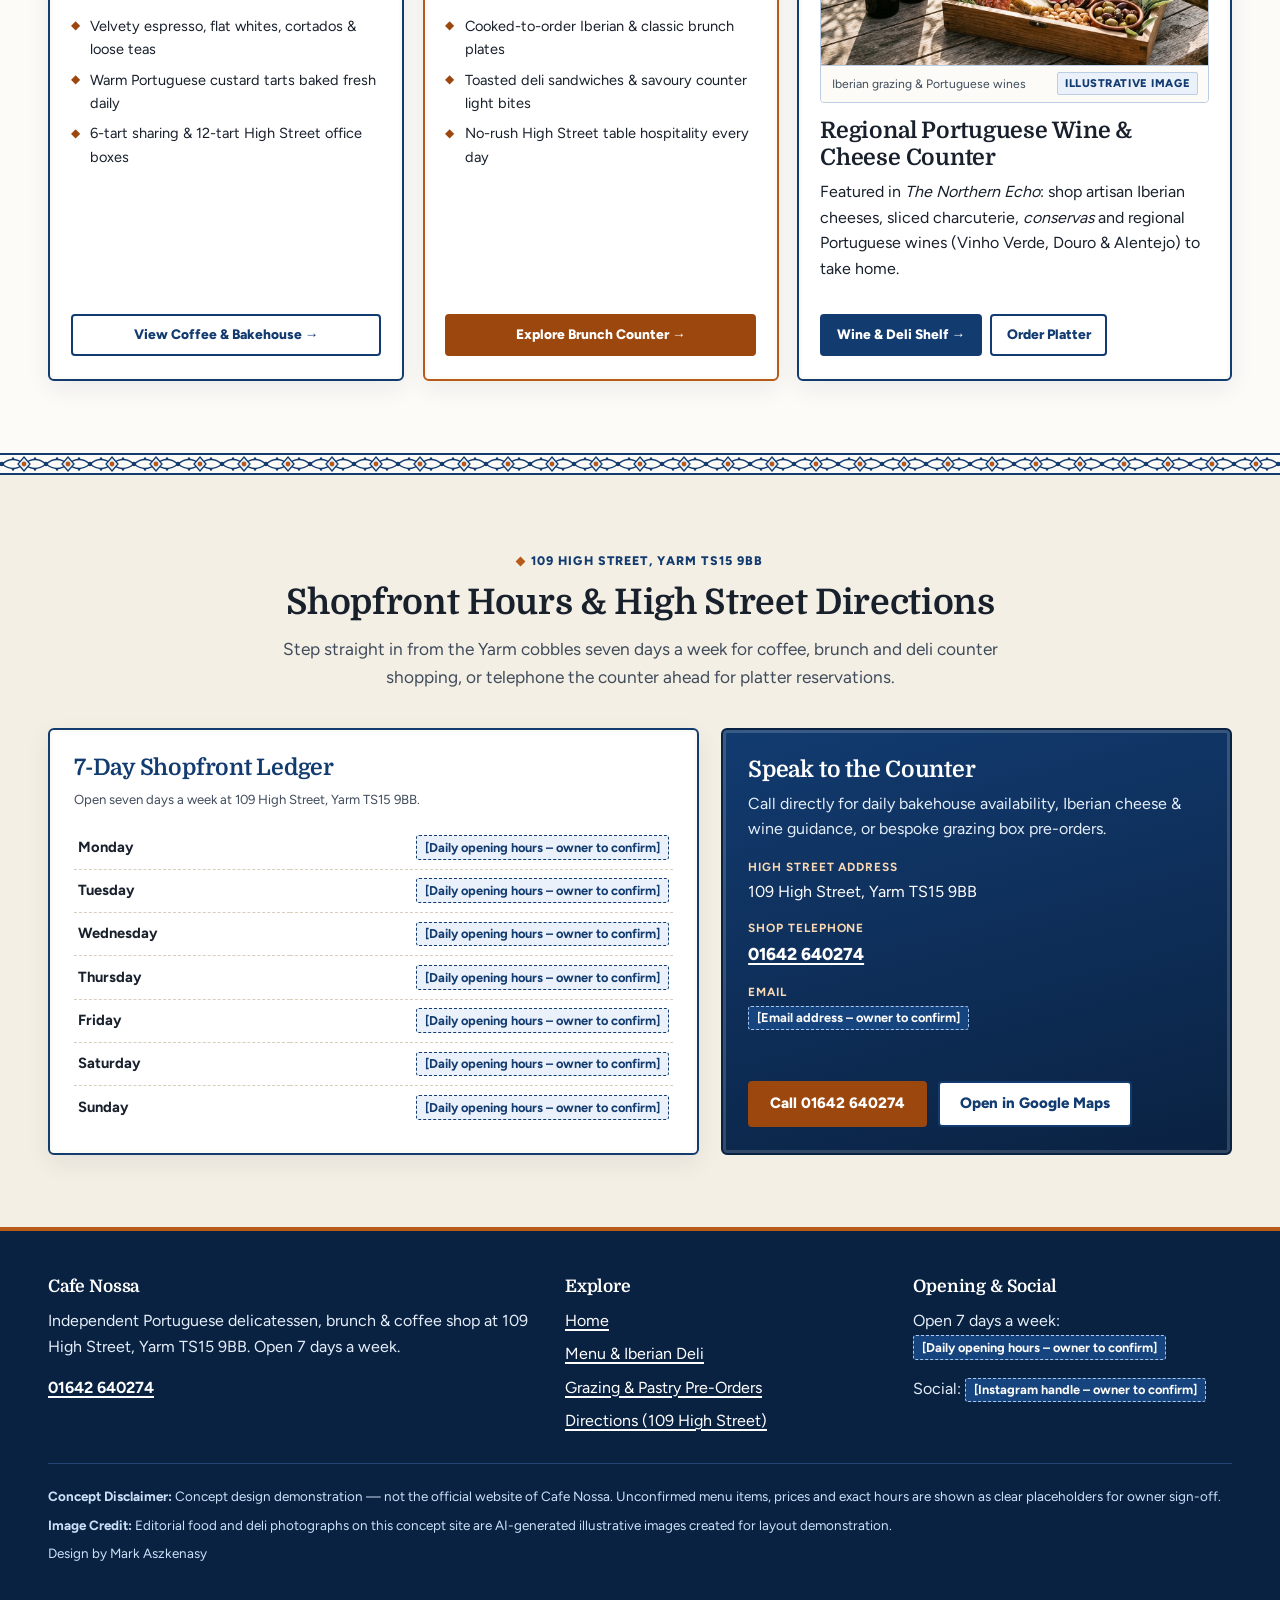
==== commit 9ead63e3: "Bespoke architectural redesign for cafe-nossa-demo" ====
--- a/index.html
+++ b/index.html
@@ -5,7 +5,7 @@
   <meta name="viewport" content="width=device-width, initial-scale=1">
   <meta name="robots" content="noindex, nofollow">
   <title>Cafe Nossa | Portuguese Delicatessen, Brunch &amp; Speciality Coffee in Yarm</title>
-  <meta name="description" content="Concept website for Cafe Nossa at 109 High Street, Yarm TS15 9BB — independent Portuguese delicatessen, pastéis de nata, all-day brunch, Iberian cheeses, cured meats and Portuguese wines.">
+  <meta name="description" content="Concept website for Cafe Nossa at 109 High Street, Yarm TS15 9BB — independent Portuguese delicatessen, pastéis de nata, speciality coffee, all-day brunch, Iberian cheeses, cured meats and regional Portuguese wines.">
   <link rel="icon" type="image/svg+xml" href="favicon.svg">
   <link rel="stylesheet" href="css/styles.css">
 </head>
@@ -16,13 +16,19 @@
     <p>Concept design by Mark Aszkenasy – not the official website of Cafe Nossa.</p>
   </div>
 
+  <!-- Lisbon Porcelain Placa Toponímica Header + Repeating Azulejo Tile Frieze -->
   <header class="site-header">
-    <div class="container header-inner">
-      <a class="brand-link" href="index.html">
-        <img class="brand-mark" src="images/logo-mark.svg" width="44" height="44" alt="Cafe Nossa azulejo tile emblem">
-        <span class="brand-text">
-          <span class="brand-name">Cafe Nossa</span>
-          <span class="brand-sub">109 High Street, Yarm</span>
+    <div class="container header-bar">
+      <a class="placa-cartouche" href="index.html" aria-label="Cafe Nossa — 109 High Street, Yarm">
+        <span class="placa-corner tl" aria-hidden="true"></span>
+        <span class="placa-corner tr" aria-hidden="true"></span>
+        <span class="placa-corner bl" aria-hidden="true"></span>
+        <span class="placa-corner br" aria-hidden="true"></span>
+        <img class="placa-emblem" src="images/logo-mark.svg" width="36" height="36" alt="Cafe Nossa azulejo ceramic tile emblem">
+        <span class="placa-inscription">
+          <span class="placa-title">Cafe Nossa</span>
+          <span class="placa-rule" aria-hidden="true"><span class="placa-diamond"></span></span>
+          <span class="placa-street">109 High Street · Yarm</span>
         </span>
       </a>
 
@@ -35,218 +41,324 @@
 
       <nav class="site-nav" id="primary-nav" aria-label="Primary navigation">
         <ul class="nav-list">
-          <li><a class="nav-link" href="index.html" aria-current="page">Home</a></li>
-          <li><a class="nav-link" href="menu-deli.html">Menu &amp; Deli</a></li>
-          <li><a class="nav-link" href="boxes-preorder.html">Platters &amp; Pre-Order</a></li>
+          <li>
+            <a class="nav-link" href="index.html" aria-current="page">
+              <span class="nav-tile-num" aria-hidden="true">01</span>
+              <span>Home</span>
+            </a>
+          </li>
+          <li>
+            <a class="nav-link" href="menu-deli.html">
+              <span class="nav-tile-num" aria-hidden="true">02</span>
+              <span>Menu &amp; Deli</span>
+            </a>
+          </li>
+          <li>
+            <a class="nav-link" href="boxes-preorder.html">
+              <span class="nav-tile-num" aria-hidden="true">03</span>
+              <span>Platters &amp; Pre-Order</span>
+            </a>
+          </li>
         </ul>
         <div class="header-cta-group">
-          <a class="btn btn-outline btn-sm" href="tel:01642640274">01642 640274</a>
-          <a class="btn btn-primary btn-sm" href="boxes-preorder.html">Pre-Order Boxes</a>
+          <a class="cobalt-phone-badge" href="tel:01642640274">
+            <svg width="15" height="15" viewBox="0 0 24 24" fill="none" stroke="currentColor" stroke-width="2.2" aria-hidden="true">
+              <path d="M22 16.92v3a2 2 0 0 1-2.18 2 19.79 19.79 0 0 1-8.63-3.07 19.5 19.5 0 0 1-6-6 19.79 19.79 0 0 1-3.07-8.67A2 2 0 0 1 4.11 2h3a2 2 0 0 1 2 1.72c.12.96.36 1.9.7 2.81a2 2 0 0 1-.45 2.11L8.09 9.91a16 16 0 0 0 6 6l1.27-1.27a2 2 0 0 1 2.11-.45c.91.34 1.85.58 2.81.7A2 2 0 0 1 22 16.92z"/>
+            </svg>
+            <span>01642 640274</span>
+          </a>
+          <a class="btn btn-primary btn-sm" href="boxes-preorder.html">Pre-Order</a>
         </div>
       </nav>
     </div>
+    <div class="azulejo-frieze" aria-hidden="true"></div>
   </header>
 
   <main id="main-content">
-    <!-- Sunlit 109 High Street Hero -->
-    <section class="hero" aria-labelledby="hero-heading">
-      <div class="container hero-grid">
-        <div>
-          <div class="acclaim-row">
-            <span class="acclaim-pill">★ Voted #1 Coffee on This Is Yarm</span>
-            <span class="acclaim-pill secondary">Featured in The Northern Echo</span>
+    <!-- 4-Tile Asymmetric Portuguese Azulejo Bento Mosaic -->
+    <section class="mosaic-stage" aria-labelledby="hero-heading">
+      <div class="container">
+        <div class="azulejo-bento-mosaic">
+          <!-- TILE A (7 cols, Top-Left): Glazed Porcelain Statement Tile with Corner Azulejo Rosettes -->
+          <div class="mosaic-tile tile-statement">
+            <svg class="corner-rosette tl" viewBox="0 0 24 24" fill="none" aria-hidden="true">
+              <path d="M2 2h9a9 9 0 0 1-9 9V2z" fill="#EAF1FA" stroke="#123B70" stroke-width="1.5"/>
+              <circle cx="5.5" cy="5.5" r="1.6" fill="#B85A19"/>
+            </svg>
+            <svg class="corner-rosette tr" viewBox="0 0 24 24" fill="none" aria-hidden="true">
+              <path d="M22 2h-9a9 9 0 0 0 9 9V2z" fill="#EAF1FA" stroke="#123B70" stroke-width="1.5"/>
+              <circle cx="18.5" cy="5.5" r="1.6" fill="#B85A19"/>
+            </svg>
+            <svg class="corner-rosette bl" viewBox="0 0 24 24" fill="none" aria-hidden="true">
+              <path d="M2 22h9a9 9 0 0 0-9-9v9z" fill="#EAF1FA" stroke="#123B70" stroke-width="1.5"/>
+              <circle cx="5.5" cy="18.5" r="1.6" fill="#B85A19"/>
+            </svg>
+            <svg class="corner-rosette br" viewBox="0 0 24 24" fill="none" aria-hidden="true">
+              <path d="M22 22h-9a9 9 0 0 1 9-9v9z" fill="#EAF1FA" stroke="#123B70" stroke-width="1.5"/>
+              <circle cx="18.5" cy="18.5" r="1.6" fill="#B85A19"/>
+            </svg>
+
+            <div class="honour-row">
+              <span class="honour-medallion">★ Voted #1 Coffee on This Is Yarm</span>
+              <span class="honour-medallion echo">Featured in The Northern Echo</span>
+            </div>
+
+            <span class="eyebrow">Portuguese Delicatessen &amp; Pastelaria</span>
+            <h1 id="hero-heading">Sunlit Lisbon Bakery, #1 Coffee &amp; Iberian Deli on Yarm High Street</h1>
+            <p class="lead">
+              Open seven days a week at 109 High Street, Cafe Nossa brings warm laminated <em>pastéis de nata</em>, speciality coffee, all-day brunch, Iberian cheeses, cured meats and regional Portuguese wines together under one sunlit roof.
+            </p>
+            <div class="tile-cta-row">
+              <a class="btn btn-primary" href="menu-deli.html">Explore Menu &amp; Deli</a>
+              <a class="btn btn-azulejo" href="boxes-preorder.html">Pre-Order Boxes &amp; Platters</a>
+            </div>
           </div>
-          <span class="eyebrow">Independent Portuguese Delicatessen &amp; Coffee Shop</span>
-          <h1 id="hero-heading">Lisbon warmth, speciality coffee &amp; Iberian deli craft on Yarm High Street.</h1>
-          <p class="lead">
-            Open seven days a week at 109 High Street, Cafe Nossa brings golden <em>pastéis de nata</em>, speciality coffee, all-day brunch, artisan Iberian cheeses, cured meats and regional Portuguese wines together under one sunlit roof.
-          </p>
-          <div class="hero-actions">
-            <a class="btn btn-primary" href="menu-deli.html">Explore Menu &amp; Deli</a>
-            <a class="btn btn-azulejo" href="boxes-preorder.html">Pre-Order Boxes &amp; Platters</a>
+
+          <!-- TILE B (5 cols, Tall Right Spanning 2 Rows): Full-Bleed Sunlit Pastéis de Nata Photo Tile -->
+          <figure class="mosaic-tile tile-photo">
+            <img
+              src="images/hero.jpg"
+              width="1440"
+              height="803"
+              alt="Two golden custard pastéis de nata on a hand-painted blue-and-white Portuguese ceramic plate beside a flat white coffee on a sunlit wooden table"
+            >
+            <figcaption class="porcelain-photo-caption">
+              <span>Freshly baked <em>pastéis de nata</em> &amp; speciality coffee</span>
+              <span class="illustrative-tag">Illustrative image</span>
+            </figcaption>
+          </figure>
+
+          <!-- TILE C (3 cols, Bottom-Left): Deep Cobalt Glaze High Street Plaque -->
+          <aside class="mosaic-tile tile-cobalt-plaque" aria-label="High Street location and opening summary">
+            <div>
+              <span class="cobalt-plaque-kicker">◆ Open 7 Days a Week</span>
+              <p class="cobalt-plaque-address">109 High Street,<br>Yarm TS15 9BB</p>
+              <p style="margin-bottom: 0;">
+                <span class="ph ph-dark">[Daily opening hours – owner to confirm]</span>
+              </p>
+            </div>
+            <div style="display: grid; gap: 0.45rem;">
+              <a class="cobalt-plaque-phone" href="tel:01642640274">01642 640274</a>
+              <a href="#visit" style="color: #DCEAF9; font-size: 0.82rem; font-weight: 700; text-align: center;">7-Day Ledger &amp; Directions ↓</a>
+            </div>
+          </aside>
+
+          <!-- TILE D (4 cols, Bottom-Center): Warm Custard-Ochre Interactive Quick Nata & Grazing Box Builder -->
+          <div class="mosaic-tile tile-ochre-builder">
+            <div class="builder-glaze-header">
+              <span>Quick Nata &amp; Grazing Box Builder</span>
+              <span>109 Collection</span>
+            </div>
+
+            <form id="mosaic-quick-builder" class="quick-builder-form" action="boxes-preorder.html" method="get">
+              <fieldset class="qb-fieldset">
+                <legend class="qb-legend">Tap a box to start your pre-order:</legend>
+                <div class="qb-pills">
+                  <label class="qb-pill" for="qb-nata6">
+                    <input type="radio" id="qb-nata6" name="preset" value="nata6" checked>
+                    <span>Box of 6 Nata</span>
+                  </label>
+                  <label class="qb-pill" for="qb-nata12">
+                    <input type="radio" id="qb-nata12" name="preset" value="nata12">
+                    <span>Box of 12 Office Box</span>
+                  </label>
+                  <label class="qb-pill" for="qb-grazing">
+                    <input type="radio" id="qb-grazing" name="preset" value="grazing">
+                    <span>Iberian Grazing Platter</span>
+                  </label>
+                </div>
+              </fieldset>
+
+              <div>
+                <div class="qb-bottom-bar">
+                  <div class="qb-qty-wrap">
+                    <label class="qb-qty-label" for="qb-qty">Qty</label>
+                    <div class="qb-stepper">
+                      <button type="button" class="qb-step-btn" data-qty-step="-1" aria-label="Decrease box quantity">−</button>
+                      <input type="number" id="qb-qty" class="qb-qty-input" name="qty" min="1" max="50" value="1">
+                      <button type="button" class="qb-step-btn" data-qty-step="1" aria-label="Increase box quantity">+</button>
+                    </div>
+                  </div>
+                  <button type="submit" class="btn btn-primary qb-submit-btn">Build Pre-Order →</button>
+                </div>
+                <div style="margin-top: 0.45rem;">
+                  <span class="ph ph-ochre">[Box sizes &amp; prices – owner to confirm]</span>
+                </div>
+              </div>
+            </form>
           </div>
-          <div class="hero-meta">
-            <div>
-              <strong>Find Us on the Cobbles</strong>
-              109 High Street, Yarm TS15 9BB
-            </div>
-            <div>
-              <strong>Open 7 Days a Week</strong>
-              <span class="ph">[Daily opening hours – owner to confirm]</span>
-            </div>
-          </div>
-        </div>
-
-        <figure class="editorial-figure">
-          <img
-            src="images/hero.jpg"
-            width="1440"
-            height="803"
-            alt="Two golden custard pastéis de nata on a hand-painted blue-and-white Portuguese ceramic plate beside a flat white coffee on a sunlit wooden table"
-          >
-          <figcaption>
-            <span>Freshly baked <em>pastéis de nata</em> &amp; speciality espresso craft</span>
-            <span class="illustrative-tag">Illustrative image</span>
-          </figcaption>
-        </figure>
+        </div>
       </div>
     </section>
 
-    <div class="azulejo-divider" aria-hidden="true"></div>
-
-    <!-- Three Craft Pillars -->
-    <section class="section" aria-labelledby="pillars-heading">
+    <!-- Below the Fold: "Three Counters Under One Sunlit Roof" Triptych -->
+    <section class="section" id="three-counters" aria-labelledby="triptych-heading">
       <div class="container">
-        <div class="section-header">
-          <span class="eyebrow">From Morning Espresso to Evening Bottle</span>
-          <h2 id="pillars-heading">A neighbourhood <em>pastelaria</em>, brunch table &amp; Iberian larder.</h2>
+        <div class="triptych-architrave">
+          <span class="eyebrow">Pastelaria · Brunch Table · Garrafeira</span>
+          <h2 id="triptych-heading">Three Counters Under One Sunlit Roof</h2>
           <p class="lead">
-            Whether stopping in for Yarm’s community-voted #1 coffee, lingering over brunch, or picking up Portuguese wine and cured meats for the weekend, every counter celebrates Iberian provenance.
+            From Yarm’s community-voted #1 morning espresso to weekend Iberian grazing boards and regional Portuguese bottles, explore each counter at 109 High Street.
           </p>
         </div>
 
-        <div class="pillars-grid">
-          <article class="card">
-            <div class="card-icon" aria-hidden="true">
-              <svg width="22" height="22" viewBox="0 0 24 24" fill="none" stroke="currentColor" stroke-width="2">
-                <path d="M17 8h1a4 4 0 1 1 0 8h-1"/>
-                <path d="M3 8h14v7a4 4 0 0 1-4 4H7a4 4 0 0 1-4-4V8z"/>
-                <path d="M6 2v3M10 2v3M14 2v3"/>
-              </svg>
-            </div>
-            <h3>Voted #1 Coffee on This Is Yarm</h3>
-            <p>
-              Recognised by Yarm locals for consistent, velvety speciality coffee alongside crisp, caramelised <em>pastéis de nata</em> straight from the counter.
-            </p>
+        <div class="triptych-grid">
+          <!-- Counter 01 -->
+          <article class="counter-panel">
+            <div class="counter-arch-top">
+              <span class="counter-numeral">01 · PASTELARIA</span>
+              <span class="counter-tag">★ #1 Coffee</span>
+            </div>
+            <div class="counter-body">
+              <div>
+                <div class="counter-svg-motif" aria-hidden="true">
+                  <svg viewBox="0 0 32 32" fill="none" stroke="currentColor" stroke-width="2">
+                    <path d="M5 12h16v8a6 6 0 0 1-6 6h-4a6 6 0 0 1-6-6v-8z"/>
+                    <path d="M21 14h2.5a3.5 3.5 0 0 1 0 7H21"/>
+                    <path d="M9 5v4M13 4v5M17 5v4"/>
+                  </svg>
+                </div>
+                <h3>Pastelaria &amp; #1 Espresso</h3>
+                <p>
+                  Voted <strong>#1 Coffee on This Is Yarm</strong>. Enjoy dialled-in speciality espresso paired with crisp, blistered <em>pastéis de nata</em> and counter bakes sit-in or boxed to share.
+                </p>
+                <ul class="counter-list">
+                  <li>Velvety espresso, flat whites, cortados &amp; loose teas</li>
+                  <li>Warm Portuguese custard tarts baked fresh daily</li>
+                  <li>6-tart sharing &amp; 12-tart High Street office boxes</li>
+                </ul>
+              </div>
+              <a class="btn btn-outline btn-sm" href="menu-deli.html#coffee-brunch">View Coffee &amp; Bakehouse →</a>
+            </div>
           </article>
 
-          <article class="card terracotta-top">
-            <div class="card-icon" aria-hidden="true">
-              <svg width="22" height="22" viewBox="0 0 24 24" fill="none" stroke="currentColor" stroke-width="2">
-                <circle cx="12" cy="12" r="9"/>
-                <path d="M8 12h8M12 8v8"/>
-              </svg>
-            </div>
-            <h3>All-Day Brunch, 7 Days a Week</h3>
-            <p>
-              Relaxed all-day brunch served throughout the week at 109 High Street, pairing generous plates with Iberian ingredients and warm table hospitality.
-            </p>
+          <!-- Counter 02 -->
+          <article class="counter-panel ochre-accent">
+            <div class="counter-arch-top">
+              <span class="counter-numeral">02 · MESA DE BRUNCH</span>
+              <span class="counter-tag">7 Days a Week</span>
+            </div>
+            <div class="counter-body">
+              <div>
+                <div class="counter-svg-motif" aria-hidden="true">
+                  <svg viewBox="0 0 32 32" fill="none" stroke="currentColor" stroke-width="2">
+                    <circle cx="16" cy="16" r="11"/>
+                    <circle cx="16" cy="16" r="6"/>
+                    <circle cx="15" cy="15" r="2.2" fill="currentColor"/>
+                  </svg>
+                </div>
+                <h3>All-Day Iberian Brunch</h3>
+                <p>
+                  Relaxed all-day brunch served seven days a week at 109 High Street, bringing Iberian cured meats, artisan breads, eggs and deli produce together at the table.
+                </p>
+                <ul class="counter-list">
+                  <li>Cooked-to-order Iberian &amp; classic brunch plates</li>
+                  <li>Toasted deli sandwiches &amp; savoury counter light bites</li>
+                  <li>No-rush High Street table hospitality every day</li>
+                </ul>
+              </div>
+              <a class="btn btn-primary btn-sm" href="menu-deli.html#coffee-brunch">Explore Brunch Counter →</a>
+            </div>
           </article>
 
-          <article class="card">
-            <div class="card-icon" aria-hidden="true">
-              <svg width="22" height="22" viewBox="0 0 24 24" fill="none" stroke="currentColor" stroke-width="2">
-                <path d="M8 2h8l-1 7a3 3 0 0 1-3 3 3 3 0 0 1-3-3L8 2z"/>
-                <path d="M12 12v8M8 20h8"/>
-              </svg>
-            </div>
-            <h3>Iberian Deli &amp; Portuguese Wines</h3>
-            <p>
-              Stock your table from our delicatessen counter: regional Portuguese wines, artisan Iberian cheeses, sliced cured meats and pantry delicacies.
-            </p>
+          <!-- Counter 03 (Featuring images/feature.jpg captioned "Illustrative image") -->
+          <article class="counter-panel">
+            <div class="counter-arch-top">
+              <span class="counter-numeral">03 · MERCEARIA &amp; VINHOS</span>
+              <span class="counter-tag">Northern Echo Feature</span>
+            </div>
+            <div class="counter-body">
+              <div>
+                <figure class="triptych-figure">
+                  <img
+                    src="images/feature.jpg"
+                    width="1200"
+                    height="896"
+                    alt="Wooden Iberian grazing box filled with cured chorizo, sheep's milk cheeses, figs, olives and sourdough beside bottles of Portuguese red wine"
+                    loading="lazy"
+                  >
+                  <figcaption>
+                    <span>Iberian grazing &amp; Portuguese wines</span>
+                    <span class="illustrative-tag">Illustrative image</span>
+                  </figcaption>
+                </figure>
+                <h3>Regional Portuguese Wine &amp; Cheese Counter</h3>
+                <p>
+                  Featured in <em>The Northern Echo</em>: shop artisan Iberian cheeses, sliced charcuterie, <em>conservas</em> and regional Portuguese wines (Vinho Verde, Douro &amp; Alentejo) to take home.
+                </p>
+              </div>
+              <div style="display: flex; flex-wrap: wrap; gap: 0.55rem;">
+                <a class="btn btn-azulejo btn-sm" href="menu-deli.html#wine-deli">Wine &amp; Deli Shelf →</a>
+                <a class="btn btn-outline btn-sm" href="boxes-preorder.html?preset=grazing">Order Platter</a>
+              </div>
+            </div>
           </article>
         </div>
       </div>
     </section>
 
-    <!-- Iberian Deli & Grazing Shelf Preview -->
-    <section class="section section-warm" aria-labelledby="deli-preview-heading">
-      <div class="container split-grid">
-        <figure class="editorial-figure">
-          <img
-            src="images/feature.jpg"
-            width="1200"
-            height="896"
-            alt="Wooden Iberian grazing box filled with cured chorizo, sheep's milk cheeses, fresh figs, olives and crusty bread alongside bottles of Portuguese red wine"
-            loading="lazy"
-          >
-          <figcaption>
-            <span>Iberian grazing selection &amp; regional Portuguese wine shelf</span>
-            <span class="illustrative-tag">Illustrative image</span>
-          </figcaption>
-        </figure>
-
-        <div>
-          <span class="eyebrow">Delicatessen &amp; Take-Home Counter</span>
-          <h2 id="deli-preview-heading">Bring an Iberian table home — or order ahead for effortless hosting.</h2>
-          <p>
-            Featured in <em>The Northern Echo</em> and loved along Yarm High Street, Cafe Nossa’s deli counter makes it simple to build an authentic grazing board or pick up a thoughtful food-and-wine gift.
+    <div class="azulejo-frieze" aria-hidden="true"></div>
+
+    <!-- 109 High Street Porcelain Almanac & 7-Day Opening Hours -->
+    <section class="section section-limestone" id="visit" aria-labelledby="visit-heading">
+      <div class="container">
+        <div class="triptych-architrave">
+          <span class="eyebrow">109 High Street, Yarm TS15 9BB</span>
+          <h2 id="visit-heading">Shopfront Hours &amp; High Street Directions</h2>
+          <p class="lead">
+            Step straight in from the Yarm cobbles seven days a week for coffee, brunch and deli counter shopping, or telephone the counter ahead for platter reservations.
           </p>
-          <ul class="check-list">
-            <li>Artisan Iberian cheeses &amp; sliced cured meats prepared at the counter</li>
-            <li>Curated Portuguese wines across crisp whites, structured reds &amp; gifting bottles</li>
-            <li>Pre-order boxes of <em>pastéis de nata</em>, Iberian grazing platters &amp; custom deli hampers</li>
-          </ul>
-          <div class="hero-actions">
-            <a class="btn btn-azulejo" href="menu-deli.html#wine-deli">Browse Wine &amp; Deli Counter</a>
-            <a class="btn btn-primary" href="boxes-preorder.html">Enquire About Grazing Boxes</a>
-          </div>
-        </div>
-      </div>
-    </section>
-
-    <div class="azulejo-divider" aria-hidden="true"></div>
-
-    <!-- 7-Day Opening Hours & High Street Location -->
-    <section class="section" id="visit" aria-labelledby="visit-heading">
-      <div class="container">
-        <div class="section-header">
-          <span class="eyebrow">109 High Street, Yarm TS15 9BB</span>
-          <h2 id="visit-heading">Visit Cafe Nossa — open seven days a week.</h2>
-          <p class="lead">
-            Step straight in from Yarm High Street for coffee, brunch and deli shopping, or call the shop directly for platter enquiries and daily counter availability.
-          </p>
-        </div>
-
-        <div class="visit-grid">
-          <div class="hours-card">
-            <h3>7-Day Opening Hours</h3>
-            <p class="field-hint">Open every day of the week at 109 High Street, Yarm.</p>
+        </div>
+
+        <div class="almanac-grid">
+          <div class="porcelain-ledger">
+            <h3 style="color: var(--cobalt);">7-Day Shopfront Ledger</h3>
+            <p class="field-hint">Open seven days a week at 109 High Street, Yarm TS15 9BB.</p>
             <table class="hours-table" aria-label="Weekly opening hours">
               <tbody>
                 <tr>
                   <th scope="row">Monday</th>
-                  <td><span class="ph">[Exact daily hours – owner to confirm]</span></td>
+                  <td><span class="ph">[Daily opening hours – owner to confirm]</span></td>
                 </tr>
                 <tr>
                   <th scope="row">Tuesday</th>
-                  <td><span class="ph">[Exact daily hours – owner to confirm]</span></td>
+                  <td><span class="ph">[Daily opening hours – owner to confirm]</span></td>
                 </tr>
                 <tr>
                   <th scope="row">Wednesday</th>
-                  <td><span class="ph">[Exact daily hours – owner to confirm]</span></td>
+                  <td><span class="ph">[Daily opening hours – owner to confirm]</span></td>
                 </tr>
                 <tr>
                   <th scope="row">Thursday</th>
-                  <td><span class="ph">[Exact daily hours – owner to confirm]</span></td>
+                  <td><span class="ph">[Daily opening hours – owner to confirm]</span></td>
                 </tr>
                 <tr>
                   <th scope="row">Friday</th>
-                  <td><span class="ph">[Exact daily hours – owner to confirm]</span></td>
+                  <td><span class="ph">[Daily opening hours – owner to confirm]</span></td>
                 </tr>
                 <tr>
                   <th scope="row">Saturday</th>
-                  <td><span class="ph">[Exact daily hours – owner to confirm]</span></td>
+                  <td><span class="ph">[Daily opening hours – owner to confirm]</span></td>
                 </tr>
                 <tr>
                   <th scope="row">Sunday</th>
-                  <td><span class="ph">[Exact daily hours – owner to confirm]</span></td>
+                  <td><span class="ph">[Daily opening hours – owner to confirm]</span></td>
                 </tr>
               </tbody>
             </table>
           </div>
 
-          <aside class="contact-panel" aria-label="Shop contact and directions">
+          <aside class="directions-plaque" aria-label="Shop contact and Google Maps directions">
             <div>
-              <h3>Get in Touch &amp; Directions</h3>
-              <p>Give the counter a ring for daily bakehouse availability, deli stock or bespoke platter pre-orders.</p>
+              <h3>Speak to the Counter</h3>
+              <p>Call directly for daily bakehouse availability, Iberian cheese &amp; wine guidance, or bespoke grazing box pre-orders.</p>
               <ul class="contact-detail-list">
                 <li>
-                  <strong>Address</strong>
+                  <strong>High Street Address</strong>
                   109 High Street, Yarm TS15 9BB
                 </li>
                 <li>
-                  <strong>Telephone</strong>
+                  <strong>Shop Telephone</strong>
                   <a href="tel:01642640274">01642 640274</a>
                 </li>
                 <li>
@@ -256,11 +368,10 @@
               </ul>
             </div>
 
-            <div class="hero-actions" style="margin-bottom: 0;">
+            <div class="tile-cta-row" style="margin-top: 0;">
               <a class="btn btn-primary" href="tel:01642640274">Call 01642 640274</a>
               <a
                 class="btn btn-outline"
-                style="border-color: #FFFFFF; color: #FFFFFF;"
                 href="https://www.google.com/maps/search/?api=1&amp;query=Cafe+Nossa+109+High+Street+Yarm+TS15+9BB"
                 target="_blank"
                 rel="noopener noreferrer"
@@ -278,7 +389,7 @@
         <div>
           <h3>Cafe Nossa</h3>
           <p>Independent Portuguese delicatessen, brunch &amp; coffee shop at 109 High Street, Yarm TS15 9BB. Open 7 days a week.</p>
-          <p><a href="tel:01642640274">01642 640274</a></p>
+          <p><a href="tel:01642640274"><strong>01642 640274</strong></a></p>
         </div>
         <div>
           <h3>Explore</h3>
--- a/css/styles.css
+++ b/css/styles.css
@@ -1,6 +1,6 @@
 /* ==========================================================================
-   Cafe Nossa — Sunlit Lisbon Pastelaria & Azulejo Tile Craft
-   Concept Demonstration Stylesheet (Self-hosted fonts, WCAG AA+ compliant)
+   Cafe Nossa — Lisbon Porcelain Placa Toponímica & Azulejo Ceramic Bento Mosaic
+   Concept Demonstration Stylesheet (Self-hosted WOFF2 fonts, WCAG AA+ compliant)
    ========================================================================== */
 
 @font-face {
@@ -20,29 +20,32 @@
 }
 
 :root {
-  --bg-canvas: #FBF9F4;
-  --bg-warm: #F3EFE4;
-  --bg-paper: #FFFFFF;
-  --azulejo: #184377;
-  --azulejo-hover: #12335C;
-  --azulejo-deep: #102B4E;
-  --azulejo-tint: #EDF3FA;
-  --terracotta-btn: #9E4F12;
-  --terracotta-hover: #7E3D0B;
-  --terracotta-accent: #B55E19;
-  --terracotta-tint: #FBF1E8;
-  --ink: #1E2229;
-  --ink-muted: #454F5E;
-  --border-warm: #DDD5C5;
-  --border-tile: #C5D3E4;
-  --radius-sm: 6px;
-  --radius-md: 12px;
-  --radius-lg: 18px;
-  --shadow-card: 0 10px 28px rgba(16, 43, 78, 0.07);
-  --shadow-elevated: 0 16px 40px rgba(16, 43, 78, 0.12);
+  /* Lisbon Ceramic & Sunlit Limestone Palette */
+  --porcelain: #FCFBF7;
+  --tile-white: #FFFFFF;
+  --limestone: #F4EFE4;
+  --mortar: #E5DEC9;
+  --cobalt: #123B70;
+  --cobalt-hover: #0D2D57;
+  --cobalt-deep: #0A2242;
+  --cobalt-wash: #EAF1FA;
+  --cobalt-line: #BCCEE4;
+  --ochre: #B85A19;
+  --ochre-btn: #9C470D;       /* 6.15:1 contrast with #FFFFFF */
+  --ochre-hover: #7D3708;     /* 8.30:1 contrast with #FFFFFF */
+  --ochre-glaze: #FDF3E4;
+  --ochre-border: #DFB589;
+  --ink: #18202C;             /* 15.8:1 on porcelain */
+  --ink-muted: #3F4B5B;       /* 8.5:1 on porcelain */
+  --border-warm: #D8CEBC;
+
+  --radius-tile: 4px;
+  --radius-placa: 10px;
+  --shadow-tile: 0 8px 24px rgba(10, 34, 66, 0.07);
+  --shadow-placa: 0 6px 18px rgba(18, 59, 112, 0.10);
   --font-serif: 'Domine', Georgia, 'Times New Roman', serif;
   --font-sans: 'Figtree', -apple-system, BlinkMacSystemFont, 'Segoe UI', sans-serif;
-  --container-max: 1200px;
+  --container-max: 1240px;
 }
 
 *,
@@ -61,14 +64,14 @@
   margin: 0;
   font-family: var(--font-sans);
   font-size: 1rem;
-  line-height: 1.62;
+  line-height: 1.6;
   color: var(--ink);
-  background-color: var(--bg-canvas);
+  background-color: var(--porcelain);
   overflow-x: clip;
-  padding-bottom: 5.25rem; /* Space for opaque sticky mobile action bar */
-}
-
-@media (min-width: 900px) {
+  padding-bottom: 5.25rem; /* Space for solid opaque sticky mobile bottom dock */
+}
+
+@media (min-width: 980px) {
   body {
     padding-bottom: 0;
   }
@@ -82,32 +85,43 @@
 }
 
 a {
-  color: var(--azulejo);
+  color: var(--cobalt);
   text-decoration-thickness: 1.5px;
   text-underline-offset: 3px;
   transition: color 0.18s ease, background-color 0.18s ease, border-color 0.18s ease;
 }
 
 a:hover {
-  color: var(--terracotta-btn);
+  color: var(--ochre-btn);
 }
 
 :focus-visible {
-  outline: 3px solid var(--terracotta-btn);
+  outline: 3px solid var(--ochre-btn);
   outline-offset: 3px;
+}
+
+.sr-only {
+  position: absolute;
+  width: 1px;
+  height: 1px;
+  padding: 0;
+  margin: -1px;
+  overflow: hidden;
+  clip: rect(0, 0, 0, 0);
+  white-space: nowrap;
+  border: 0;
 }
 
 .skip-link {
   position: absolute;
   left: -9999px;
   top: 0;
-  z-index: 200;
-  background: var(--azulejo-deep);
+  z-index: 300;
+  background: var(--cobalt-deep);
   color: #FFFFFF;
   padding: 0.75rem 1.25rem;
   font-weight: 700;
   text-decoration: none;
-  border-radius: 0 0 var(--radius-sm) 0;
 }
 
 .skip-link:focus {
@@ -118,211 +132,280 @@
 h1, h2, h3, h4 {
   font-family: var(--font-serif);
   color: var(--ink);
-  line-height: 1.22;
+  line-height: 1.2;
   margin-top: 0;
   letter-spacing: -0.01em;
 }
 
 h1 {
-  font-size: clamp(1.95rem, 4.2vw, 3.15rem);
-  font-weight: 700;
-  margin-bottom: 1rem;
+  font-size: clamp(1.75rem, 3.6vw, 2.85rem);
+  font-weight: 700;
+  margin-bottom: 0.9rem;
 }
 
 h2 {
-  font-size: clamp(1.55rem, 3vw, 2.25rem);
-  font-weight: 700;
-  margin-bottom: 0.85rem;
+  font-size: clamp(1.5rem, 2.8vw, 2.2rem);
+  font-weight: 700;
+  margin-bottom: 0.8rem;
 }
 
 h3 {
-  font-size: clamp(1.2rem, 2vw, 1.45rem);
-  font-weight: 700;
-  margin-bottom: 0.55rem;
+  font-size: clamp(1.18rem, 1.9vw, 1.42rem);
+  font-weight: 700;
+  margin-bottom: 0.5rem;
 }
 
 p {
   margin-top: 0;
   margin-bottom: 1rem;
-}
-
-.eyebrow {
-  display: inline-flex;
-  align-items: center;
-  gap: 0.45rem;
-  font-family: var(--font-sans);
-  font-size: 0.82rem;
-  font-weight: 700;
-  letter-spacing: 0.08em;
-  text-transform: uppercase;
-  color: var(--azulejo);
-  margin-bottom: 0.75rem;
-}
-
-.eyebrow::before {
-  content: "";
-  width: 8px;
-  height: 8px;
-  background-color: var(--terracotta-accent);
-  transform: rotate(45deg);
-  flex-shrink: 0;
-}
-
-.lead {
-  font-size: clamp(1.05rem, 1.45vw, 1.2rem);
-  color: var(--ink-muted);
-  line-height: 1.65;
 }
 
 .container {
   width: 100%;
   max-width: var(--container-max);
   margin: 0 auto;
-  padding: 0 1.15rem;
+  padding: 0 0.95rem;
 }
 
 @media (min-width: 768px) {
   .container {
-    padding: 0 2rem;
-  }
-}
-
-/* Universal Concept Top Banner */
+    padding: 0 1.75rem;
+  }
+}
+
+/* ==========================================================================
+   1. Persistent Slim Top Concept Banner
+   ========================================================================== */
 .concept-banner {
-  background-color: var(--azulejo-deep);
-  color: #FFFFFF;
-  font-size: 0.84rem;
+  background-color: var(--cobalt-deep);
+  color: #FFFFFF;
+  font-size: 0.82rem;
   line-height: 1.4;
   font-weight: 600;
   text-align: center;
-  padding: 0.55rem 1rem;
-  border-bottom: 2px solid var(--terracotta-accent);
+  padding: 0.5rem 0.85rem;
+  border-bottom: 2px solid var(--ochre);
 }
 
 .concept-banner p {
   margin: 0;
 }
 
-/* Placeholder Badge (.ph) — Honest, zero-invention styling */
+/* Honest Placeholder Badge (.ph) — Zero-invention compliance */
 .ph {
   display: inline-block;
   max-width: 100%;
   font-family: var(--font-sans);
-  font-size: 0.84rem;
-  font-weight: 600;
-  line-height: 1.4;
-  color: #133763;
-  background-color: var(--azulejo-tint);
-  border: 1px dashed #184377;
-  border-radius: 5px;
-  padding: 0.18rem 0.55rem;
+  font-size: 0.8rem;
+  font-weight: 700;
+  line-height: 1.38;
+  color: var(--cobalt);
+  background-color: var(--cobalt-wash);
+  border: 1px dashed var(--cobalt);
+  border-radius: 3px;
+  padding: 0.16rem 0.5rem;
   overflow-wrap: anywhere;
   word-break: break-word;
   vertical-align: middle;
 }
 
 .ph-dark {
-  color: #FBF9F4;
-  background-color: #173B6A;
-  border-color: #9EC2EC;
-}
-
-/* Header & Navigation */
+  color: #FCFBF7;
+  background-color: #16447F;
+  border-color: #A8C8EE;
+}
+
+.ph-ochre {
+  color: #6B2E05;
+  background-color: #FFF9F0;
+  border-color: #B85A19;
+}
+
+/* ==========================================================================
+   2. Bespoke Header: Lisbon Porcelain Street-Plaque (Placa Toponímica)
+      + Ceramic Tile-Tab Nav + Hand-Painted SVG Azulejo Frieze
+   ========================================================================== */
 .site-header {
   position: sticky;
   top: 0;
-  z-index: 80;
-  background-color: var(--bg-canvas);
-  border-bottom: 1px solid var(--border-warm);
-  box-shadow: 0 2px 12px rgba(16, 43, 78, 0.04);
-}
-
-.header-inner {
+  z-index: 100;
+  background-color: var(--porcelain);
+  box-shadow: 0 4px 18px rgba(10, 34, 66, 0.08);
+}
+
+.header-bar {
   display: flex;
   align-items: center;
   justify-content: space-between;
-  gap: 0.75rem;
-  min-height: 4.5rem;
-  padding-top: 0.5rem;
-  padding-bottom: 0.5rem;
-}
-
-.brand-link {
+  gap: 0.65rem;
+  padding-top: 0.6rem;
+  padding-bottom: 0.6rem;
+  position: relative;
+}
+
+/* Authentic Lisbon Glazed Porcelain Street Plaque Cartouche */
+.placa-cartouche {
+  position: relative;
   display: inline-flex;
   align-items: center;
-  gap: 0.75rem;
+  gap: 0.65rem;
+  background-color: var(--tile-white);
+  color: var(--cobalt);
   text-decoration: none;
-  color: var(--ink);
+  padding: 0.48rem 0.85rem;
+  border: 2px solid var(--cobalt);
+  border-radius: var(--radius-placa);
+  box-shadow:
+    inset 0 0 0 2px var(--tile-white),
+    inset 0 0 0 3.5px var(--cobalt),
+    var(--shadow-placa);
   min-width: 0;
-}
-
-.brand-link:hover {
-  color: var(--azulejo);
-}
-
-.brand-mark {
-  width: 44px;
-  height: 44px;
+  max-width: calc(100% - 92px);
+}
+
+.placa-cartouche:hover {
+  color: var(--cobalt-deep);
+  background-color: #F7FAFE;
+}
+
+/* Scalloped / Notched Corner Flourish Dots on the Placa */
+.placa-corner {
+  position: absolute;
+  width: 7px;
+  height: 7px;
+  border: 1.5px solid var(--cobalt);
+  background-color: var(--ochre);
+  border-radius: 50%;
+  pointer-events: none;
+}
+
+.placa-corner.tl { top: 4px; left: 4px; }
+.placa-corner.tr { top: 4px; right: 4px; }
+.placa-corner.bl { bottom: 4px; left: 4px; }
+.placa-corner.br { bottom: 4px; right: 4px; }
+
+.placa-emblem {
+  width: 34px;
+  height: 34px;
   flex-shrink: 0;
 }
 
-.brand-text {
+@media (max-width: 389px) {
+  .placa-emblem {
+    width: 28px;
+    height: 28px;
+  }
+  .placa-cartouche {
+    padding: 0.42rem 0.68rem;
+    gap: 0.45rem;
+  }
+}
+
+.placa-inscription {
   display: flex;
   flex-direction: column;
+  align-items: center;
+  text-align: center;
   min-width: 0;
-}
-
-.brand-name {
+  padding: 0 0.25rem;
+}
+
+.placa-title {
   font-family: var(--font-serif);
-  font-size: 1.28rem;
-  font-weight: 700;
-  color: var(--azulejo);
+  font-size: clamp(0.98rem, 2.2vw, 1.24rem);
+  font-weight: 700;
+  letter-spacing: 0.06em;
+  text-transform: uppercase;
+  color: var(--cobalt);
+  line-height: 1.1;
+  white-space: nowrap;
+}
+
+.placa-rule {
+  display: flex;
+  align-items: center;
+  gap: 0.35rem;
+  width: 100%;
+  margin: 0.14rem 0;
+}
+
+.placa-rule::before,
+.placa-rule::after {
+  content: "";
+  flex: 1;
+  height: 1px;
+  background-color: var(--cobalt);
+  opacity: 0.45;
+}
+
+.placa-diamond {
+  width: 5px;
+  height: 5px;
+  background-color: var(--ochre);
+  transform: rotate(45deg);
+  flex-shrink: 0;
+}
+
+.placa-street {
+  font-family: var(--font-sans);
+  font-size: 0.64rem;
+  font-weight: 800;
+  letter-spacing: 0.09em;
+  text-transform: uppercase;
+  color: var(--cobalt-deep);
   line-height: 1.15;
-}
-
-.brand-sub {
-  font-size: 0.76rem;
-  font-weight: 600;
-  color: var(--ink-muted);
-  letter-spacing: 0.02em;
-}
-
+  white-space: nowrap;
+}
+
+@media (max-width: 375px) {
+  .placa-street {
+    font-size: 0.58rem;
+    letter-spacing: 0.05em;
+  }
+}
+
+/* Mobile Ceramic Menu Toggle */
 .nav-toggle {
   display: inline-flex;
   align-items: center;
   justify-content: center;
-  gap: 0.45rem;
-  background-color: var(--bg-paper);
-  color: var(--azulejo);
-  border: 1.5px solid var(--azulejo);
-  border-radius: var(--radius-sm);
-  padding: 0.5rem 0.8rem;
+  gap: 0.38rem;
+  background-color: var(--tile-white);
+  color: var(--cobalt);
+  border: 2px solid var(--cobalt);
+  border-radius: var(--radius-tile);
+  padding: 0.5rem 0.7rem;
   font-family: var(--font-sans);
-  font-size: 0.9rem;
-  font-weight: 700;
+  font-size: 0.86rem;
+  font-weight: 800;
+  letter-spacing: 0.03em;
   cursor: pointer;
   flex-shrink: 0;
+  min-height: 44px;
 }
 
 .nav-toggle:hover {
-  background-color: var(--azulejo-tint);
+  background-color: var(--cobalt-wash);
 }
 
 .nav-toggle svg {
-  width: 20px;
-  height: 20px;
-}
-
+  width: 19px;
+  height: 19px;
+}
+
+/* Ceramic Tile-Tab Navigation */
 .site-nav {
   display: none;
   position: absolute;
   top: 100%;
   left: 0;
   right: 0;
-  background-color: var(--bg-paper);
-  border-bottom: 2px solid var(--azulejo);
-  box-shadow: var(--shadow-elevated);
-  padding: 1rem 1.15rem 1.35rem;
+  background-color: var(--porcelain);
+  border-top: 2px solid var(--cobalt);
+  border-bottom: 3px solid var(--cobalt);
+  box-shadow: 0 18px 36px rgba(10, 34, 66, 0.16);
+  padding: 0.95rem;
+  z-index: 110;
 }
 
 .site-nav.is-open {
@@ -333,44 +416,99 @@
   list-style: none;
   margin: 0;
   padding: 0;
-  display: flex;
-  flex-direction: column;
-  gap: 0.35rem;
+  display: grid;
+  gap: 0.45rem;
 }
 
 .nav-link {
-  display: block;
-  padding: 0.65rem 0.85rem;
-  font-weight: 600;
-  font-size: 0.98rem;
+  display: flex;
+  align-items: center;
+  gap: 0.5rem;
+  padding: 0.68rem 0.85rem;
+  background-color: var(--tile-white);
+  border: 1.5px solid var(--cobalt-line);
+  border-radius: var(--radius-tile);
+  font-weight: 700;
+  font-size: 0.94rem;
   color: var(--ink);
   text-decoration: none;
-  border-radius: var(--radius-sm);
-}
-
-.nav-link:hover,
+}
+
+.nav-tile-num {
+  font-family: var(--font-serif);
+  font-size: 0.74rem;
+  font-weight: 700;
+  color: var(--cobalt);
+  background-color: var(--cobalt-wash);
+  border: 1px solid var(--cobalt-line);
+  padding: 0.1rem 0.36rem;
+  border-radius: 2px;
+}
+
+.nav-link:hover {
+  border-color: var(--cobalt);
+  background-color: var(--cobalt-wash);
+  color: var(--cobalt);
+}
+
 .nav-link[aria-current="page"] {
-  background-color: var(--azulejo-tint);
-  color: var(--azulejo);
-}
-
-.nav-link[aria-current="page"] {
-  font-weight: 700;
-  box-shadow: inset 3px 0 0 var(--azulejo);
+  background-color: var(--cobalt);
+  border-color: var(--cobalt);
+  color: #FFFFFF;
+}
+
+.nav-link[aria-current="page"] .nav-tile-num {
+  background-color: #FFFFFF;
+  color: var(--cobalt);
+  border-color: #FFFFFF;
 }
 
 .header-cta-group {
-  margin-top: 0.85rem;
-  padding-top: 0.85rem;
-  border-top: 1px solid var(--border-warm);
-  display: flex;
-  flex-direction: column;
-  gap: 0.6rem;
-}
-
-@media (min-width: 900px) {
+  margin-top: 0.75rem;
+  padding-top: 0.75rem;
+  border-top: 1px dashed var(--cobalt-line);
+  display: grid;
+  grid-template-columns: 1fr 1fr;
+  gap: 0.5rem;
+}
+
+@media (max-width: 389px) {
+  .header-cta-group {
+    grid-template-columns: 1fr;
+  }
+}
+
+.cobalt-phone-badge {
+  display: inline-flex;
+  align-items: center;
+  justify-content: center;
+  gap: 0.42rem;
+  background-color: var(--cobalt);
+  color: #FFFFFF;
+  border: 2px solid var(--cobalt);
+  border-radius: var(--radius-tile);
+  padding: 0.54rem 0.85rem;
+  font-weight: 800;
+  font-size: 0.86rem;
+  text-decoration: none;
+  white-space: nowrap;
+  min-height: 42px;
+}
+
+.cobalt-phone-badge:hover {
+  background-color: var(--cobalt-hover);
+  border-color: var(--cobalt-hover);
+  color: #FFFFFF;
+}
+
+@media (min-width: 980px) {
   .nav-toggle {
     display: none;
+  }
+
+  .placa-cartouche {
+    max-width: none;
+    padding: 0.52rem 1.05rem;
   }
 
   .site-nav {
@@ -381,372 +519,749 @@
     box-shadow: none;
     padding: 0;
     align-items: center;
-    gap: 1.25rem;
+    gap: 0.85rem;
   }
 
   .nav-list {
-    flex-direction: row;
+    display: flex;
     align-items: center;
-    gap: 0.25rem;
-  }
-
-  .nav-link[aria-current="page"] {
-    box-shadow: inset 0 -2.5px 0 var(--azulejo);
-    border-radius: var(--radius-sm) var(--radius-sm) 0 0;
+    gap: 0.4rem;
+  }
+
+  .nav-link {
+    padding: 0.54rem 0.85rem;
+    font-size: 0.9rem;
   }
 
   .header-cta-group {
     margin-top: 0;
     padding-top: 0;
     border-top: 0;
-    flex-direction: row;
+    display: flex;
     align-items: center;
-  }
-}
-
-/* Buttons */
+    gap: 0.5rem;
+  }
+}
+
+/* Repeating Hand-Crafted SVG Azulejo Blue-and-White Tile Frieze */
+.azulejo-frieze {
+  width: 100%;
+  height: 22px;
+  background-color: var(--tile-white);
+  border-top: 2px solid var(--cobalt);
+  border-bottom: 2px solid var(--cobalt);
+  background-image: url("data:image/svg+xml,%3Csvg xmlns='http://www.w3.org/2000/svg' width='44' height='18' viewBox='0 0 44 18'%3E%3Crect width='44' height='18' fill='%23FCFBF7'/%3E%3Cpath d='M0 9 Q11 0 22 9 Q33 18 44 9' fill='none' stroke='%23123B70' stroke-width='1.35'/%3E%3Cpath d='M0 9 Q11 18 22 9 Q33 0 44 9' fill='none' stroke='%23123B70' stroke-width='1.35'/%3E%3Cpolygon points='22,2 28,9 22,16 16,9' fill='%23EAF1FA' stroke='%23123B70' stroke-width='1.3'/%3E%3Ccircle cx='22' cy='9' r='2.4' fill='%23B85A19'/%3E%3Ccircle cx='0' cy='9' r='2.3' fill='%23123B70'/%3E%3Ccircle cx='44' cy='9' r='2.3' fill='%23123B70'/%3E%3Ccircle cx='11' cy='3.5' r='1.2' fill='%23123B70'/%3E%3Ccircle cx='11' cy='14.5' r='1.2' fill='%23123B70'/%3E%3Ccircle cx='33' cy='3.5' r='1.2' fill='%23123B70'/%3E%3Ccircle cx='33' cy='14.5' r='1.2' fill='%23123B70'/%3E%3C/svg%3E");
+  background-repeat: repeat-x;
+  background-position: center;
+}
+
+/* ==========================================================================
+   3. Ceramic Buttons & Medallions
+   ========================================================================== */
 .btn {
   display: inline-flex;
   align-items: center;
   justify-content: center;
-  gap: 0.5rem;
-  padding: 0.78rem 1.35rem;
+  gap: 0.45rem;
+  padding: 0.74rem 1.25rem;
   font-family: var(--font-sans);
-  font-size: 0.96rem;
-  font-weight: 700;
+  font-size: 0.94rem;
+  font-weight: 800;
   line-height: 1.25;
   text-decoration: none;
-  border-radius: var(--radius-sm);
+  border-radius: var(--radius-tile);
   border: 2px solid transparent;
   cursor: pointer;
   text-align: center;
-  transition: background-color 0.18s ease, color 0.18s ease, border-color 0.18s ease, transform 0.15s ease;
+  min-height: 44px;
+  transition: background-color 0.18s ease, color 0.18s ease, border-color 0.18s ease;
 }
 
 .btn-primary {
-  background-color: var(--terracotta-btn);
-  color: #FFFFFF;
-  border-color: var(--terracotta-btn);
+  background-color: var(--ochre-btn);
+  color: #FFFFFF;
+  border-color: var(--ochre-btn);
 }
 
 .btn-primary:hover {
-  background-color: var(--terracotta-hover);
-  border-color: var(--terracotta-hover);
+  background-color: var(--ochre-hover);
+  border-color: var(--ochre-hover);
   color: #FFFFFF;
 }
 
 .btn-azulejo {
-  background-color: var(--azulejo);
-  color: #FFFFFF;
-  border-color: var(--azulejo);
+  background-color: var(--cobalt);
+  color: #FFFFFF;
+  border-color: var(--cobalt);
 }
 
 .btn-azulejo:hover {
-  background-color: var(--azulejo-hover);
-  border-color: var(--azulejo-hover);
+  background-color: var(--cobalt-hover);
+  border-color: var(--cobalt-hover);
   color: #FFFFFF;
 }
 
 .btn-outline {
-  background-color: transparent;
-  color: var(--azulejo);
-  border-color: var(--azulejo);
+  background-color: var(--tile-white);
+  color: var(--cobalt);
+  border-color: var(--cobalt);
 }
 
 .btn-outline:hover {
-  background-color: var(--azulejo);
+  background-color: var(--cobalt);
   color: #FFFFFF;
 }
 
 .btn-sm {
-  padding: 0.55rem 1rem;
-  font-size: 0.88rem;
-}
-
-/* Geometric Azulejo Tile Border Divider */
-.azulejo-divider {
-  width: 100%;
-  height: 26px;
-  background-color: var(--bg-warm);
-  border-top: 1px solid var(--border-tile);
-  border-bottom: 1px solid var(--border-tile);
-  background-image: url("data:image/svg+xml,%3Csvg xmlns='http://www.w3.org/2000/svg' width='48' height='24' viewBox='0 0 48 24'%3E%3Crect width='48' height='24' fill='%23F3EFE4'/%3E%3Cpath d='M24 2 L32 12 L24 22 L16 12 Z' fill='none' stroke='%23184377' stroke-width='1.5'/%3E%3Ccircle cx='24' cy='12' r='3' fill='%239E4F12'/%3E%3Cpath d='M0 12 L8 4 M0 12 L8 20 M48 12 L40 4 M48 12 L40 20' stroke='%23184377' stroke-width='1.3' fill='none'/%3E%3Ccircle cx='0' cy='12' r='2.2' fill='%23184377'/%3E%3Ccircle cx='48' cy='12' r='2.2' fill='%23184377'/%3E%3C/svg%3E");
-  background-repeat: repeat-x;
-  background-position: center;
-}
-
-/* Hero Section */
-.hero {
-  padding: 2.25rem 0 3rem;
-  background: linear-gradient(180deg, #FBF9F4 0%, #F4EFE3 100%);
-}
-
-@media (min-width: 900px) {
-  .hero {
-    padding: 3.5rem 0 4.25rem;
-  }
-}
-
-.hero-grid {
+  padding: 0.52rem 0.9rem;
+  font-size: 0.86rem;
+  min-height: 42px;
+}
+
+.honour-row {
+  display: flex;
+  flex-wrap: wrap;
+  gap: 0.5rem;
+  margin-bottom: 1rem;
+}
+
+.honour-medallion {
+  display: inline-flex;
+  align-items: center;
+  gap: 0.38rem;
+  font-size: 0.78rem;
+  font-weight: 800;
+  letter-spacing: 0.02em;
+  padding: 0.32rem 0.7rem;
+  border-radius: 3px;
+  background-color: var(--cobalt);
+  color: #FFFFFF;
+  border: 1.5px solid var(--cobalt);
+}
+
+.honour-medallion.echo {
+  background-color: var(--ochre-glaze);
+  color: #6B2E05;
+  border-color: var(--ochre);
+}
+
+.eyebrow {
+  display: inline-flex;
+  align-items: center;
+  gap: 0.45rem;
+  font-family: var(--font-sans);
+  font-size: 0.78rem;
+  font-weight: 800;
+  letter-spacing: 0.09em;
+  text-transform: uppercase;
+  color: var(--cobalt);
+  margin-bottom: 0.6rem;
+}
+
+.eyebrow::before {
+  content: "";
+  width: 7px;
+  height: 7px;
+  background-color: var(--ochre);
+  transform: rotate(45deg);
+  flex-shrink: 0;
+}
+
+.lead {
+  font-size: clamp(1rem, 1.35vw, 1.13rem);
+  color: var(--ink-muted);
+  line-height: 1.62;
+}
+
+/* ==========================================================================
+   4. Hero Spatial Composition: 4-Tile Asymmetric Portuguese Bento Mosaic
+   ========================================================================== */
+.mosaic-stage {
+  padding: 1.35rem 0 2.5rem;
+  background-color: var(--limestone);
+  background-image: radial-gradient(rgba(18, 59, 112, 0.06) 1px, transparent 1px);
+  background-size: 20px 20px;
+}
+
+@media (min-width: 980px) {
+  .mosaic-stage {
+    padding: 1.85rem 0 3.1rem;
+  }
+}
+
+/* 12-Column Architectural Tile Bed with Mortar Grout Gaps */
+.azulejo-bento-mosaic {
   display: grid;
   grid-template-columns: 1fr;
-  gap: 2rem;
-  align-items: center;
-}
-
-@media (min-width: 920px) {
-  .hero-grid {
-    grid-template-columns: 1.05fr 0.95fr;
-    gap: 3rem;
-  }
-}
-
-.acclaim-row {
+  gap: 10px;
+  padding: 8px;
+  background-color: var(--mortar);
+  border: 2px solid var(--cobalt);
+  border-radius: 6px;
+  box-shadow: 0 16px 40px rgba(10, 34, 66, 0.10);
+}
+
+@media (min-width: 760px) {
+  .azulejo-bento-mosaic {
+    grid-template-columns: repeat(2, minmax(0, 1fr));
+  }
+  .tile-statement {
+    grid-column: 1 / -1;
+  }
+  .tile-photo {
+    grid-column: 1 / -1;
+  }
+}
+
+@media (min-width: 1040px) {
+  .azulejo-bento-mosaic {
+    grid-template-columns: repeat(12, minmax(0, 1fr));
+    grid-template-rows: auto auto;
+    gap: 10px;
+    padding: 10px;
+  }
+
+  /* Tile A: 7 cols, Top-Left */
+  .tile-statement {
+    grid-column: 1 / 8;
+    grid-row: 1 / 2;
+  }
+
+  /* Tile B: 5 cols, Tall Right Spanning 2 Rows */
+  .tile-photo {
+    grid-column: 8 / 13;
+    grid-row: 1 / 3;
+  }
+
+  /* Tile C: 3 cols, Bottom-Left */
+  .tile-cobalt-plaque {
+    grid-column: 1 / 4;
+    grid-row: 2 / 3;
+  }
+
+  /* Tile D: 4 cols, Bottom-Center */
+  .tile-ochre-builder {
+    grid-column: 4 / 8;
+    grid-row: 2 / 3;
+  }
+}
+
+.mosaic-tile {
+  position: relative;
+  border: 2px solid var(--cobalt);
+  border-radius: 3px;
+  min-width: 0;
+  overflow: hidden;
+}
+
+/* Corner Azulejo Rosettes for Tile A */
+.corner-rosette {
+  position: absolute;
+  width: 22px;
+  height: 22px;
+  color: var(--cobalt);
+  opacity: 0.85;
+  pointer-events: none;
+}
+
+.corner-rosette.tl { top: 8px; left: 8px; }
+.corner-rosette.tr { top: 8px; right: 8px; }
+.corner-rosette.bl { bottom: 8px; left: 8px; }
+.corner-rosette.br { bottom: 8px; right: 8px; }
+
+/* TILE A: Glazed Porcelain Statement Tile */
+.tile-statement {
+  background-color: var(--porcelain);
+  box-shadow: inset 0 0 0 4px var(--tile-white), inset 0 0 0 5px var(--cobalt-line);
+  padding: 1.65rem 1.35rem;
+  display: flex;
+  flex-direction: column;
+  justify-content: center;
+}
+
+@media (min-width: 768px) {
+  .tile-statement {
+    padding: 2.15rem 2.25rem;
+  }
+}
+
+.tile-cta-row {
   display: flex;
   flex-wrap: wrap;
-  gap: 0.6rem;
-  margin-bottom: 1.15rem;
-}
-
-.acclaim-pill {
+  gap: 0.7rem;
+  margin-top: 0.5rem;
+}
+
+/* TILE B: Full-Bleed Sunlit Pastéis de Nata Photo Tile */
+.tile-photo {
+  margin: 0;
+  background-color: var(--cobalt-deep);
+  min-height: 280px;
+  display: flex;
+  flex-direction: column;
+}
+
+@media (min-width: 1040px) {
+  .tile-photo {
+    min-height: 540px;
+  }
+}
+
+.tile-photo img {
+  width: 100%;
+  height: 100%;
+  min-height: 260px;
+  object-fit: cover;
+  flex: 1;
+}
+
+.porcelain-photo-caption {
+  position: absolute;
+  left: 10px;
+  right: 10px;
+  bottom: 10px;
+  background-color: var(--porcelain);
+  color: var(--ink);
+  border: 2px solid var(--cobalt);
+  box-shadow: inset 0 0 0 2px var(--tile-white), 0 6px 18px rgba(10, 34, 66, 0.25);
+  padding: 0.5rem 0.75rem;
+  font-size: 0.79rem;
+  font-weight: 600;
+  display: flex;
+  flex-wrap: wrap;
+  align-items: center;
+  justify-content: space-between;
+  gap: 0.35rem;
+}
+
+.illustrative-tag {
+  font-weight: 800;
+  color: var(--cobalt);
+  text-transform: uppercase;
+  font-size: 0.7rem;
+  letter-spacing: 0.05em;
+  background-color: var(--cobalt-wash);
+  border: 1px solid var(--cobalt-line);
+  padding: 0.1rem 0.42rem;
+  border-radius: 2px;
+}
+
+/* TILE C: Deep Cobalt Glaze High Street Plaque */
+.tile-cobalt-plaque {
+  background: linear-gradient(165deg, var(--cobalt) 0%, var(--cobalt-deep) 100%);
+  color: #FFFFFF;
+  padding: 1.25rem 1.15rem;
+  box-shadow: inset 0 0 0 3px rgba(252, 251, 247, 0.16);
+  display: flex;
+  flex-direction: column;
+  justify-content: space-between;
+  gap: 0.85rem;
+}
+
+.cobalt-plaque-kicker {
   display: inline-flex;
   align-items: center;
+  gap: 0.38rem;
+  font-size: 0.72rem;
+  font-weight: 800;
+  letter-spacing: 0.1em;
+  text-transform: uppercase;
+  color: #FAD9B4;
+}
+
+.cobalt-plaque-address {
+  font-family: var(--font-serif);
+  font-size: 1.08rem;
+  font-weight: 700;
+  line-height: 1.3;
+  color: #FFFFFF;
+  margin: 0.2rem 0 0.45rem;
+}
+
+.cobalt-plaque-phone {
+  display: inline-flex;
+  align-items: center;
+  justify-content: center;
   gap: 0.4rem;
-  font-size: 0.82rem;
-  font-weight: 700;
-  padding: 0.35rem 0.75rem;
-  border-radius: 999px;
-  background-color: var(--azulejo);
-  color: #FFFFFF;
-}
-
-.acclaim-pill.secondary {
-  background-color: var(--terracotta-tint);
-  color: #7D3B09;
-  border: 1px solid #E0B996;
-}
-
-.hero-actions {
-  display: flex;
-  flex-wrap: wrap;
-  gap: 0.8rem;
-  margin-top: 1.5rem;
-  margin-bottom: 1.5rem;
-}
-
-.hero-meta {
+  width: 100%;
+  background-color: var(--porcelain);
+  color: var(--cobalt-deep);
+  font-weight: 800;
+  font-size: 0.92rem;
+  padding: 0.55rem 0.75rem;
+  border-radius: 3px;
+  text-decoration: none;
+  border: 1.5px solid #FFFFFF;
+}
+
+.cobalt-plaque-phone:hover {
+  background-color: #E7F0FC;
+  color: var(--cobalt-deep);
+}
+
+/* TILE D: Warm Custard-Ochre Interactive Quick Box Builder Tile */
+.tile-ochre-builder {
+  background-color: var(--ochre-glaze);
+  border-color: var(--ochre);
+  display: flex;
+  flex-direction: column;
+  justify-content: space-between;
+}
+
+.builder-glaze-header {
+  background-color: var(--ochre-btn);
+  color: #FFFFFF;
+  padding: 0.52rem 0.95rem;
+  font-size: 0.74rem;
+  font-weight: 800;
+  letter-spacing: 0.08em;
+  text-transform: uppercase;
+  display: flex;
+  align-items: center;
+  justify-content: space-between;
+  gap: 0.5rem;
+}
+
+.quick-builder-form {
+  padding: 0.95rem 1rem 1rem;
+  display: flex;
+  flex-direction: column;
+  gap: 0.72rem;
+  flex: 1;
+  justify-content: space-between;
+}
+
+.qb-fieldset {
+  border: 0;
+  padding: 0;
+  margin: 0;
+  min-width: 0;
+}
+
+.qb-legend {
+  font-family: var(--font-serif);
+  font-size: 0.96rem;
+  font-weight: 700;
+  color: #4A1F04;
+  margin-bottom: 0.5rem;
+  padding: 0;
+}
+
+.qb-pills {
   display: grid;
   grid-template-columns: 1fr;
-  gap: 0.65rem;
-  padding-top: 1.15rem;
-  border-top: 1px solid var(--border-warm);
-  font-size: 0.92rem;
-  color: var(--ink-muted);
-}
-
-@media (min-width: 560px) {
-  .hero-meta {
-    grid-template-columns: repeat(2, 1fr);
-  }
-}
-
-.hero-meta strong {
+  gap: 0.42rem;
+}
+
+.qb-pill {
+  display: flex;
+  align-items: center;
+  gap: 0.5rem;
+  background-color: var(--tile-white);
+  border: 1.5px solid var(--ochre-border);
+  border-radius: 3px;
+  padding: 0.46rem 0.65rem;
+  font-size: 0.85rem;
+  font-weight: 700;
   color: var(--ink);
-  display: block;
-}
-
-/* Editorial Figures & Captions */
-.editorial-figure {
+  cursor: pointer;
+  transition: border-color 0.15s ease, background-color 0.15s ease, color 0.15s ease;
+}
+
+.qb-pill:hover {
+  border-color: var(--cobalt);
+}
+
+.qb-pill input[type="radio"] {
+  accent-color: var(--cobalt);
+  width: 16px;
+  height: 16px;
   margin: 0;
-  background-color: var(--bg-paper);
-  padding: 0.65rem;
-  border-radius: var(--radius-lg);
-  border: 1px solid var(--border-warm);
-  box-shadow: var(--shadow-card);
-}
-
-.editorial-figure img {
-  width: 100%;
-  border-radius: calc(var(--radius-lg) - 5px);
-  object-fit: cover;
-}
-
-.editorial-figure figcaption {
-  margin-top: 0.55rem;
-  padding: 0.2rem 0.35rem 0.1rem;
+  flex-shrink: 0;
+}
+
+.qb-pill:has(input:checked) {
+  background-color: var(--cobalt);
+  border-color: var(--cobalt);
+  color: #FFFFFF;
+}
+
+.qb-pill:has(input:checked) input[type="radio"] {
+  accent-color: #FFFFFF;
+}
+
+.qb-bottom-bar {
+  display: flex;
+  flex-wrap: wrap;
+  align-items: center;
+  justify-content: space-between;
+  gap: 0.55rem;
+  padding-top: 0.25rem;
+}
+
+.qb-qty-wrap {
+  display: inline-flex;
+  align-items: center;
+  gap: 0.35rem;
+}
+
+.qb-qty-label {
   font-size: 0.8rem;
-  color: var(--ink-muted);
-  display: flex;
-  flex-wrap: wrap;
-  justify-content: space-between;
-  gap: 0.4rem;
-}
-
-.illustrative-tag {
-  font-weight: 700;
-  color: var(--azulejo);
-}
-
-/* Sections */
+  font-weight: 800;
+  color: #4A1F04;
+}
+
+.qb-stepper {
+  display: inline-flex;
+  align-items: center;
+  background-color: var(--tile-white);
+  border: 1.5px solid var(--cobalt);
+  border-radius: 3px;
+  overflow: hidden;
+}
+
+.qb-step-btn {
+  background-color: var(--cobalt-wash);
+  color: var(--cobalt);
+  border: 0;
+  width: 32px;
+  height: 36px;
+  font-size: 1rem;
+  font-weight: 800;
+  cursor: pointer;
+  display: inline-flex;
+  align-items: center;
+  justify-content: center;
+}
+
+.qb-step-btn:hover {
+  background-color: var(--cobalt);
+  color: #FFFFFF;
+}
+
+.qb-stepper input[type="number"].qb-qty-input {
+  width: 44px;
+  height: 36px;
+  min-height: 36px;
+  border: 0;
+  border-left: 1px solid var(--cobalt-line);
+  border-right: 1px solid var(--cobalt-line);
+  border-radius: 0;
+  padding: 0 0.2rem;
+  text-align: center;
+  font-weight: 800;
+  font-size: 0.9rem;
+  color: var(--ink);
+  background: var(--tile-white);
+  appearance: textfield;
+  -moz-appearance: textfield;
+}
+
+.qb-stepper input[type="number"].qb-qty-input::-webkit-outer-spin-button,
+.qb-stepper input[type="number"].qb-qty-input::-webkit-inner-spin-button {
+  -webkit-appearance: none;
+  margin: 0;
+}
+
+.qb-submit-btn {
+  flex: 1;
+  min-width: 145px;
+  padding: 0.56rem 0.85rem;
+  font-size: 0.86rem;
+  min-height: 38px;
+}
+
+/* ==========================================================================
+   5. Below the Fold: "Three Counters Under One Sunlit Roof" Triptych
+   ========================================================================== */
 .section {
   padding: 3.25rem 0;
 }
 
-@media (min-width: 900px) {
+@media (min-width: 980px) {
   .section {
     padding: 4.5rem 0;
   }
 }
 
-.section-warm {
-  background-color: var(--bg-warm);
-}
-
-.section-azulejo {
-  background-color: var(--azulejo);
-  color: #FFFFFF;
-}
-
-.section-azulejo h2,
-.section-azulejo h3 {
-  color: #FFFFFF;
-}
-
-.section-azulejo .eyebrow {
-  color: #DCE9F9;
-}
-
-.section-azulejo .lead {
-  color: #E5EEF9;
-}
-
-.section-header {
-  max-width: 44rem;
-  margin-bottom: 2.25rem;
-}
-
-/* Cards & Grids */
-.pillars-grid {
+.section-limestone {
+  background-color: var(--limestone);
+}
+
+.triptych-architrave {
+  text-align: center;
+  max-width: 46rem;
+  margin: 0 auto 2.25rem;
+}
+
+.triptych-grid {
+  display: grid;
+  grid-template-columns: 1fr;
+  gap: 1.25rem;
+  align-items: stretch;
+}
+
+@media (min-width: 920px) {
+  .triptych-grid {
+    grid-template-columns: 1fr 1fr 1.22fr;
+    gap: 1.15rem;
+  }
+}
+
+.counter-panel {
+  background-color: var(--tile-white);
+  border: 2px solid var(--cobalt);
+  border-radius: 6px;
+  box-shadow: inset 0 0 0 3px var(--porcelain), var(--shadow-tile);
+  display: flex;
+  flex-direction: column;
+  justify-content: space-between;
+  overflow: hidden;
+  min-width: 0;
+}
+
+.counter-panel.ochre-accent {
+  border-color: var(--ochre);
+}
+
+.counter-arch-top {
+  background-color: var(--cobalt);
+  color: #FFFFFF;
+  padding: 0.65rem 1.15rem;
+  display: flex;
+  align-items: center;
+  justify-content: space-between;
+  gap: 0.5rem;
+}
+
+.counter-panel.ochre-accent .counter-arch-top {
+  background-color: var(--ochre-btn);
+}
+
+.counter-numeral {
+  font-family: var(--font-serif);
+  font-size: 0.92rem;
+  font-weight: 700;
+  letter-spacing: 0.08em;
+}
+
+.counter-tag {
+  font-size: 0.72rem;
+  font-weight: 800;
+  text-transform: uppercase;
+  letter-spacing: 0.07em;
+  background-color: rgba(255, 255, 255, 0.16);
+  padding: 0.18rem 0.5rem;
+  border-radius: 2px;
+}
+
+.counter-body {
+  padding: 1.35rem 1.3rem 1.45rem;
+  display: flex;
+  flex-direction: column;
+  justify-content: space-between;
+  gap: 1rem;
+  flex: 1;
+}
+
+.counter-svg-motif {
+  width: 52px;
+  height: 52px;
+  padding: 0.55rem;
+  border-radius: 4px;
+  background-color: var(--cobalt-wash);
+  border: 1.5px solid var(--cobalt-line);
+  color: var(--cobalt);
+  margin-bottom: 0.65rem;
+}
+
+.counter-panel.ochre-accent .counter-svg-motif {
+  background-color: var(--ochre-glaze);
+  border-color: var(--ochre-border);
+  color: var(--ochre-btn);
+}
+
+.triptych-figure {
+  margin: 0 0 0.85rem;
+  border: 1.5px solid var(--cobalt-line);
+  border-radius: 4px;
+  overflow: hidden;
+  background-color: var(--porcelain);
+}
+
+.triptych-figure img {
+  width: 100%;
+  aspect-ratio: 16 / 10;
+  object-fit: cover;
+}
+
+.triptych-figure figcaption {
+  padding: 0.42rem 0.65rem;
+  font-size: 0.76rem;
+  color: var(--ink-muted);
+  background-color: var(--porcelain);
+  border-top: 1px solid var(--cobalt-line);
+  display: flex;
+  flex-wrap: wrap;
+  align-items: center;
+  justify-content: space-between;
+  gap: 0.35rem;
+}
+
+.counter-list {
+  list-style: none;
+  padding: 0;
+  margin: 0.5rem 0 0;
+  display: grid;
+  gap: 0.45rem;
+  font-size: 0.91rem;
+}
+
+.counter-list li {
+  position: relative;
+  padding-left: 1.2rem;
+}
+
+.counter-list li::before {
+  content: "◆";
+  position: absolute;
+  left: 0;
+  top: 0.1rem;
+  font-size: 0.72rem;
+  color: var(--ochre-btn);
+}
+
+/* ==========================================================================
+   6. Shopfront Porcelain Almanac & 7-Day Ledger (#visit)
+   ========================================================================== */
+.almanac-grid {
   display: grid;
   grid-template-columns: 1fr;
   gap: 1.35rem;
 }
 
-@media (min-width: 768px) {
-  .pillars-grid {
-    grid-template-columns: repeat(3, 1fr);
-  }
-}
-
-.card {
-  background-color: var(--bg-paper);
-  border: 1px solid var(--border-warm);
-  border-top: 4px solid var(--azulejo);
-  border-radius: var(--radius-md);
+@media (min-width: 880px) {
+  .almanac-grid {
+    grid-template-columns: 1.12fr 0.88fr;
+  }
+}
+
+.porcelain-ledger {
+  background-color: var(--tile-white);
+  border: 2px solid var(--cobalt);
+  border-radius: 6px;
   padding: 1.5rem;
-  box-shadow: var(--shadow-card);
-  display: flex;
-  flex-direction: column;
-  min-width: 0;
-}
-
-.card.terracotta-top {
-  border-top-color: var(--terracotta-btn);
-}
-
-.card-icon {
-  width: 42px;
-  height: 42px;
-  border-radius: 10px;
-  background-color: var(--azulejo-tint);
-  color: var(--azulejo);
-  display: inline-flex;
-  align-items: center;
-  justify-content: center;
-  margin-bottom: 1rem;
-}
-
-.card.terracotta-top .card-icon {
-  background-color: var(--terracotta-tint);
-  color: var(--terracotta-btn);
-}
-
-.card p:last-child {
-  margin-bottom: 0;
-}
-
-/* Split Feature Section */
-.split-grid {
-  display: grid;
-  grid-template-columns: 1fr;
-  gap: 2rem;
-  align-items: center;
-}
-
-@media (min-width: 920px) {
-  .split-grid {
-    grid-template-columns: 0.95fr 1.05fr;
-    gap: 3rem;
-  }
-}
-
-.check-list {
-  list-style: none;
-  padding: 0;
-  margin: 1.25rem 0 1.75rem;
-  display: grid;
-  gap: 0.7rem;
-}
-
-.check-list li {
-  position: relative;
-  padding-left: 1.75rem;
-  font-weight: 500;
-}
-
-.check-list li::before {
-  content: "◆";
-  position: absolute;
-  left: 0.15rem;
-  top: 0.05rem;
-  color: var(--terracotta-btn);
-  font-size: 0.9rem;
-}
-
-/* Hours & Visit Grid */
-.visit-grid {
-  display: grid;
-  grid-template-columns: 1fr;
-  gap: 1.5rem;
-}
-
-@media (min-width: 860px) {
-  .visit-grid {
-    grid-template-columns: 1.1fr 0.9fr;
-  }
-}
-
-.hours-card {
-  background-color: var(--bg-paper);
-  color: var(--ink);
-  border-radius: var(--radius-md);
-  padding: 1.65rem;
-  border: 1px solid var(--border-tile);
-  box-shadow: var(--shadow-card);
-}
-
-.hours-card h3 {
-  color: var(--azulejo);
+  box-shadow: inset 0 0 0 3px var(--porcelain), var(--shadow-tile);
 }
 
 .hours-table {
   width: 100%;
   border-collapse: collapse;
-  margin-top: 0.85rem;
+  margin-top: 0.75rem;
 }
 
 .hours-table tr {
-  border-bottom: 1px solid var(--border-warm);
+  border-bottom: 1px dashed var(--border-warm);
 }
 
 .hours-table tr:last-child {
@@ -755,40 +1270,41 @@
 
 .hours-table th,
 .hours-table td {
-  padding: 0.58rem 0.25rem;
+  padding: 0.55rem 0.25rem;
+  font-size: 0.92rem;
+  vertical-align: middle;
+}
+
+.hours-table th {
   text-align: left;
-  font-size: 0.93rem;
-  vertical-align: middle;
-}
-
-.hours-table th {
   font-weight: 700;
   color: var(--ink);
-  width: 38%;
+  width: 36%;
 }
 
 .hours-table td {
   text-align: right;
 }
 
-.contact-panel {
-  background-color: #102B4E;
-  color: #FFFFFF;
-  border-radius: var(--radius-md);
-  padding: 1.65rem;
-  border: 1px solid #2C5588;
+.directions-plaque {
+  background: linear-gradient(165deg, var(--cobalt) 0%, var(--cobalt-deep) 100%);
+  color: #FFFFFF;
+  border: 2px solid var(--cobalt-deep);
+  border-radius: 6px;
+  padding: 1.6rem;
+  box-shadow: inset 0 0 0 3px rgba(252, 251, 247, 0.16);
   display: flex;
   flex-direction: column;
   justify-content: space-between;
   gap: 1.25rem;
 }
 
-.contact-panel h3 {
-  color: #FFFFFF;
-}
-
-.contact-panel p {
-  color: #E3EDF9;
+.directions-plaque h3 {
+  color: #FFFFFF;
+}
+
+.directions-plaque p {
+  color: #E4EEF9;
 }
 
 .contact-detail-list {
@@ -796,65 +1312,87 @@
   padding: 0;
   margin: 0;
   display: grid;
-  gap: 0.95rem;
+  gap: 0.9rem;
 }
 
 .contact-detail-list strong {
   display: block;
-  font-size: 0.78rem;
-  letter-spacing: 0.07em;
+  font-size: 0.74rem;
+  letter-spacing: 0.08em;
   text-transform: uppercase;
-  color: #B9D4F4;
+  color: #FAD9B4;
   margin-bottom: 0.15rem;
 }
 
 .contact-detail-list a {
   color: #FFFFFF;
-  font-weight: 700;
+  font-weight: 800;
   font-size: 1.08rem;
 }
 
 .contact-detail-list a:hover {
-  color: #F6C394;
-}
-
-/* Page Sub-hero */
-.page-hero {
-  padding: 2.25rem 0 2.5rem;
-  background: linear-gradient(180deg, #FBF9F4 0%, #F3EFE4 100%);
-  border-bottom: 1px solid var(--border-warm);
-}
-
-/* Menu & Deli Showcase Tabs & Rows */
+  color: #FAD9B4;
+}
+
+/* ==========================================================================
+   7. Subpage Ceramic Banner Cartouche & Menu / Pre-Order Boards
+   ========================================================================== */
+.ceramic-subhero {
+  padding: 1.65rem 0 2rem;
+  background-color: var(--limestone);
+}
+
+.ceramic-subhero-frame {
+  position: relative;
+  background-color: var(--porcelain);
+  border: 2px solid var(--cobalt);
+  border-radius: 6px;
+  box-shadow: inset 0 0 0 4px var(--tile-white), inset 0 0 0 5px var(--cobalt-line), var(--shadow-tile);
+  padding: 1.65rem 1.35rem;
+}
+
+@media (min-width: 768px) {
+  .ceramic-subhero-frame {
+    padding: 2.1rem 2.4rem;
+  }
+}
+
+.ceramic-subhero-frame .lead {
+  margin-bottom: 0;
+  max-width: 50rem;
+}
+
+/* Filter Tile Tabs (menu-deli.html) */
 .filter-tabs {
   display: flex;
   flex-wrap: wrap;
-  gap: 0.6rem;
-  margin-bottom: 2rem;
+  gap: 0.55rem;
+  margin-bottom: 1.85rem;
 }
 
 .tab-btn {
-  background-color: var(--bg-paper);
-  color: var(--azulejo);
-  border: 1.5px solid var(--border-tile);
-  border-radius: 999px;
-  padding: 0.6rem 1.2rem;
+  background-color: var(--tile-white);
+  color: var(--cobalt);
+  border: 2px solid var(--cobalt-line);
+  border-radius: var(--radius-tile);
+  padding: 0.6rem 1.1rem;
   font-family: var(--font-sans);
-  font-size: 0.93rem;
-  font-weight: 700;
+  font-size: 0.9rem;
+  font-weight: 800;
   cursor: pointer;
-  transition: all 0.18s ease;
+  min-height: 44px;
+  transition: all 0.16s ease;
 }
 
 .tab-btn:hover {
-  border-color: var(--azulejo);
-  background-color: var(--azulejo-tint);
+  border-color: var(--cobalt);
+  background-color: var(--cobalt-wash);
 }
 
 .tab-btn[aria-pressed="true"] {
-  background-color: var(--azulejo);
-  color: #FFFFFF;
-  border-color: var(--azulejo);
+  background-color: var(--cobalt);
+  color: #FFFFFF;
+  border-color: var(--cobalt);
 }
 
 .menu-section-block[hidden] {
@@ -862,17 +1400,17 @@
 }
 
 .menu-board {
-  background-color: var(--bg-paper);
-  border: 1px solid var(--border-warm);
-  border-radius: var(--radius-lg);
-  padding: 1.5rem;
-  box-shadow: var(--shadow-card);
-  margin-bottom: 2rem;
+  background-color: var(--tile-white);
+  border: 2px solid var(--cobalt);
+  border-radius: 6px;
+  padding: 1.4rem;
+  box-shadow: inset 0 0 0 3px var(--porcelain), var(--shadow-tile);
+  margin-bottom: 1.85rem;
 }
 
 @media (min-width: 768px) {
   .menu-board {
-    padding: 2.25rem;
+    padding: 2.1rem;
   }
 }
 
@@ -882,15 +1420,15 @@
   justify-content: space-between;
   align-items: flex-end;
   gap: 1rem;
-  padding-bottom: 1.15rem;
-  margin-bottom: 1.5rem;
-  border-bottom: 2px solid var(--azulejo);
+  padding-bottom: 1.1rem;
+  margin-bottom: 1.4rem;
+  border-bottom: 2px solid var(--cobalt);
 }
 
 .menu-category-grid {
   display: grid;
   grid-template-columns: 1fr;
-  gap: 1.75rem;
+  gap: 1.65rem;
 }
 
 @media (min-width: 860px) {
@@ -904,11 +1442,11 @@
   padding: 0;
   margin: 0;
   display: grid;
-  gap: 1rem;
+  gap: 0.95rem;
 }
 
 .menu-item {
-  padding-bottom: 1rem;
+  padding-bottom: 0.95rem;
   border-bottom: 1px dashed var(--border-warm);
 }
 
@@ -922,72 +1460,128 @@
   flex-wrap: wrap;
   justify-content: space-between;
   align-items: baseline;
-  gap: 0.5rem;
-  margin-bottom: 0.3rem;
+  gap: 0.45rem;
+  margin-bottom: 0.28rem;
 }
 
 .menu-item-title {
   font-family: var(--font-serif);
   font-weight: 700;
-  font-size: 1.05rem;
+  font-size: 1.02rem;
   color: var(--ink);
 }
 
 .menu-item-desc {
-  font-size: 0.92rem;
+  font-size: 0.91rem;
   color: var(--ink-muted);
   margin: 0;
 }
 
-/* Pre-Order Form Layout */
+/* Editorial Figures */
+.editorial-figure {
+  margin: 0;
+  background-color: var(--tile-white);
+  padding: 0.55rem;
+  border-radius: 6px;
+  border: 2px solid var(--cobalt);
+  box-shadow: var(--shadow-tile);
+}
+
+.editorial-figure img {
+  width: 100%;
+  border-radius: 3px;
+  object-fit: cover;
+}
+
+.editorial-figure figcaption {
+  margin-top: 0.5rem;
+  padding: 0.2rem 0.3rem 0.1rem;
+  font-size: 0.8rem;
+  color: var(--ink-muted);
+  display: flex;
+  flex-wrap: wrap;
+  align-items: center;
+  justify-content: space-between;
+  gap: 0.4rem;
+}
+
+.split-callout {
+  display: grid;
+  grid-template-columns: 1fr;
+  gap: 1.75rem;
+  align-items: center;
+}
+
+@media (min-width: 900px) {
+  .split-callout {
+    grid-template-columns: 0.95fr 1.05fr;
+    gap: 2.5rem;
+  }
+}
+
+/* ==========================================================================
+   8. Pre-Order Form & Quick-Builder Carry-Over Banner (boxes-preorder.html)
+   ========================================================================== */
+.prefill-banner {
+  background-color: var(--cobalt-wash);
+  border: 2px solid var(--cobalt);
+  border-left-width: 6px;
+  border-radius: 4px;
+  padding: 0.8rem 1rem;
+  margin-bottom: 1.35rem;
+  font-size: 0.9rem;
+  font-weight: 700;
+  color: var(--cobalt-deep);
+}
+
 .form-layout {
   display: grid;
   grid-template-columns: 1fr;
-  gap: 2rem;
+  gap: 1.85rem;
   align-items: start;
 }
 
 @media (min-width: 940px) {
   .form-layout {
-    grid-template-columns: 1.35fr 0.65fr;
-    gap: 2.5rem;
+    grid-template-columns: 1.36fr 0.64fr;
+    gap: 2.25rem;
   }
 }
 
 .form-card {
-  background-color: var(--bg-paper);
-  border: 1px solid var(--border-warm);
-  border-radius: var(--radius-lg);
-  padding: 1.5rem;
-  box-shadow: var(--shadow-card);
+  background-color: var(--tile-white);
+  border: 2px solid var(--cobalt);
+  border-radius: 6px;
+  padding: 1.4rem;
+  box-shadow: inset 0 0 0 3px var(--porcelain), var(--shadow-tile);
 }
 
 @media (min-width: 768px) {
   .form-card {
-    padding: 2.25rem;
+    padding: 2.15rem;
   }
 }
 
 .fieldset-reset {
   border: 0;
-  margin: 0 0 1.65rem;
+  margin: 0 0 1.6rem;
   padding: 0;
   min-width: 0;
 }
 
 .fieldset-legend {
   font-family: var(--font-serif);
-  font-size: 1.15rem;
-  font-weight: 700;
-  color: var(--azulejo);
-  margin-bottom: 0.85rem;
+  font-size: 1.12rem;
+  font-weight: 700;
+  color: var(--cobalt);
+  margin-bottom: 0.8rem;
   padding: 0;
 }
 
 .box-choice-grid {
   display: grid;
   grid-template-columns: 1fr;
-  gap: 0.85rem;
+  gap: 0.8rem;
 }
 
 @media (min-width: 640px) {
@@ -1001,49 +1595,49 @@
   display: flex;
   flex-direction: column;
   gap: 0.35rem;
-  border: 2px solid var(--border-tile);
-  border-radius: var(--radius-md);
-  padding: 1rem;
+  border: 2px solid var(--cobalt-line);
+  border-radius: 4px;
+  padding: 0.95rem;
   cursor: pointer;
-  background-color: var(--bg-canvas);
+  background-color: var(--porcelain);
   transition: border-color 0.16s ease, background-color 0.16s ease;
   min-width: 0;
 }
 
 .choice-tile:hover {
-  border-color: var(--azulejo);
+  border-color: var(--cobalt);
 }
 
 .choice-tile input[type="radio"] {
-  accent-color: var(--azulejo);
+  accent-color: var(--cobalt);
   width: 18px;
   height: 18px;
-  margin: 0 0 0.25rem 0;
+  margin: 0 0 0.2rem 0;
 }
 
 .choice-tile:has(input:checked) {
-  border-color: var(--azulejo);
-  background-color: var(--azulejo-tint);
-  box-shadow: 0 0 0 1px var(--azulejo);
+  border-color: var(--cobalt);
+  background-color: var(--cobalt-wash);
+  box-shadow: 0 0 0 1px var(--cobalt);
 }
 
 .choice-title {
   font-family: var(--font-serif);
   font-weight: 700;
-  font-size: 1rem;
+  font-size: 0.98rem;
   color: var(--ink);
 }
 
 .choice-note {
-  font-size: 0.84rem;
+  font-size: 0.83rem;
   color: var(--ink-muted);
 }
 
 .form-row {
   display: grid;
   grid-template-columns: 1fr;
-  gap: 1.15rem;
-  margin-bottom: 1.15rem;
+  gap: 1.1rem;
+  margin-bottom: 1.1rem;
 }
 
 @media (min-width: 640px) {
@@ -1055,18 +1649,18 @@
 .form-group {
   display: flex;
   flex-direction: column;
-  gap: 0.38rem;
+  gap: 0.35rem;
   min-width: 0;
 }
 
 .form-group label {
   font-weight: 700;
-  font-size: 0.93rem;
+  font-size: 0.92rem;
   color: var(--ink);
 }
 
 .req-star {
-  color: var(--terracotta-btn);
+  color: var(--ochre-btn);
 }
 
 .field-hint {
@@ -1086,22 +1680,22 @@
   font-size: 1rem;
   color: var(--ink);
   background-color: #FFFFFF;
-  border: 1.5px solid #9AA8BA;
-  border-radius: var(--radius-sm);
-  padding: 0.7rem 0.85rem;
+  border: 1.5px solid #8E9EB2;
+  border-radius: var(--radius-tile);
+  padding: 0.68rem 0.82rem;
   min-height: 46px;
 }
 
 textarea {
-  min-height: 104px;
+  min-height: 102px;
   resize: vertical;
 }
 
 input:focus,
 select:focus,
 textarea:focus {
-  border-color: var(--azulejo);
-  outline: 3px solid rgba(24, 67, 119, 0.22);
+  border-color: var(--cobalt);
+  outline: 3px solid rgba(18, 59, 112, 0.22);
   outline-offset: 0;
 }
 
@@ -1113,18 +1707,18 @@
 }
 
 .field-error {
-  font-size: 0.84rem;
+  font-size: 0.83rem;
   font-weight: 700;
   color: #B42318;
-  min-height: 1.1rem;
+  min-height: 1.05rem;
 }
 
 .form-feedback {
-  margin-top: 1.25rem;
-  padding: 1.1rem 1.25rem;
-  border-radius: var(--radius-md);
-  font-weight: 700;
-  font-size: 1rem;
+  margin-top: 1.2rem;
+  padding: 1.05rem 1.2rem;
+  border-radius: 4px;
+  font-weight: 700;
+  font-size: 0.98rem;
 }
 
 .form-feedback.is-success {
@@ -1140,38 +1734,40 @@
 }
 
 .summary-card {
-  background-color: var(--azulejo-deep);
-  color: #FFFFFF;
-  border-radius: var(--radius-lg);
-  padding: 1.65rem;
+  background: linear-gradient(165deg, var(--cobalt) 0%, var(--cobalt-deep) 100%);
+  color: #FFFFFF;
+  border: 2px solid var(--cobalt-deep);
+  border-radius: 6px;
+  padding: 1.55rem;
+  box-shadow: inset 0 0 0 3px rgba(252, 251, 247, 0.14);
   position: sticky;
-  top: 5.5rem;
+  top: 6.2rem;
 }
 
 .summary-card h3 {
   color: #FFFFFF;
-  border-bottom: 1px solid #2F5687;
-  padding-bottom: 0.75rem;
-  margin-bottom: 1rem;
+  border-bottom: 1px solid rgba(255, 255, 255, 0.24);
+  padding-bottom: 0.7rem;
+  margin-bottom: 0.95rem;
 }
 
 .summary-dl {
-  margin: 0 0 1.25rem;
+  margin: 0 0 1.2rem;
   display: grid;
-  gap: 0.75rem;
+  gap: 0.7rem;
 }
 
 .summary-dl div {
   display: flex;
   justify-content: space-between;
-  gap: 0.75rem;
-  font-size: 0.92rem;
-  border-bottom: 1px dashed rgba(255, 255, 255, 0.18);
-  padding-bottom: 0.5rem;
+  gap: 0.7rem;
+  font-size: 0.9rem;
+  border-bottom: 1px dashed rgba(255, 255, 255, 0.2);
+  padding-bottom: 0.45rem;
 }
 
 .summary-dl dt {
-  color: #C2D8F2;
+  color: #C9DEF6;
 }
 
 .summary-dl dd {
@@ -1180,20 +1776,22 @@
   text-align: right;
 }
 
-/* Footer */
+/* ==========================================================================
+   9. Footer & Solid Opaque Mobile Bottom Dock
+   ========================================================================== */
 .site-footer {
-  background-color: var(--azulejo-deep);
-  color: #E3EDF9;
-  padding: 3rem 0 2.5rem;
-  border-top: 4px solid var(--terracotta-accent);
+  background-color: var(--cobalt-deep);
+  color: #E4EEF9;
+  padding: 2.85rem 0 2.4rem;
+  border-top: 4px solid var(--ochre);
 }
 
 .footer-grid {
   display: grid;
   grid-template-columns: 1fr;
-  gap: 2rem;
-  padding-bottom: 2rem;
-  border-bottom: 1px solid #294B77;
+  gap: 1.85rem;
+  padding-bottom: 1.85rem;
+  border-bottom: 1px solid #234775;
 }
 
 @media (min-width: 800px) {
@@ -1204,8 +1802,8 @@
 
 .site-footer h3 {
   color: #FFFFFF;
-  font-size: 1.1rem;
-  margin-bottom: 0.75rem;
+  font-size: 1.08rem;
+  margin-bottom: 0.7rem;
 }
 
 .footer-links {
@@ -1213,7 +1811,7 @@
   padding: 0;
   margin: 0;
   display: grid;
-  gap: 0.5rem;
+  gap: 0.48rem;
 }
 
 .site-footer a {
@@ -1221,55 +1819,55 @@
 }
 
 .site-footer a:hover {
-  color: #F6C394;
+  color: #FAD9B4;
 }
 
 .footer-legal {
-  padding-top: 1.5rem;
-  font-size: 0.85rem;
+  padding-top: 1.4rem;
+  font-size: 0.84rem;
   color: #CBE0F8;
   display: grid;
-  gap: 0.45rem;
+  gap: 0.42rem;
 }
 
 .footer-legal p {
   margin: 0;
 }
 
-/* Solid Opaque Sticky Mobile Action Bar */
+/* Solid Opaque Sticky Mobile Bottom Dock */
 .mobile-action-bar {
   position: fixed;
   bottom: 0;
   left: 0;
   right: 0;
-  z-index: 90;
-  background-color: #102B4E; /* Solid opaque — zero transparency */
-  border-top: 2px solid #B55E19;
-  padding: 0.6rem 0.85rem;
+  z-index: 120;
+  background-color: #0A2242; /* Strictly solid opaque — zero transparency */
+  border-top: 2px solid var(--ochre);
+  padding: 0.55rem 0.75rem;
   display: grid;
   grid-template-columns: 1fr 1fr;
-  gap: 0.6rem;
-  box-shadow: 0 -4px 16px rgba(16, 43, 78, 0.25);
+  gap: 0.55rem;
+  box-shadow: 0 -4px 16px rgba(10, 34, 66, 0.3);
 }
 
 .mobile-action-bar .btn {
-  padding: 0.68rem 0.6rem;
-  font-size: 0.88rem;
+  padding: 0.65rem 0.5rem;
+  font-size: 0.86rem;
   width: 100%;
 }
 
 .mobile-action-bar .btn-call-mobile {
-  background-color: #FBF9F4;
-  color: #102B4E;
-  border-color: #FBF9F4;
+  background-color: var(--porcelain);
+  color: var(--cobalt-deep);
+  border-color: var(--porcelain);
 }
 
 .mobile-action-bar .btn-call-mobile:hover {
-  background-color: #E8F0FA;
-  color: #102B4E;
-}
-
-@media (min-width: 900px) {
+  background-color: #E5EFFC;
+  color: var(--cobalt-deep);
+}
+
+@media (min-width: 980px) {
   .mobile-action-bar {
     display: none;
   }
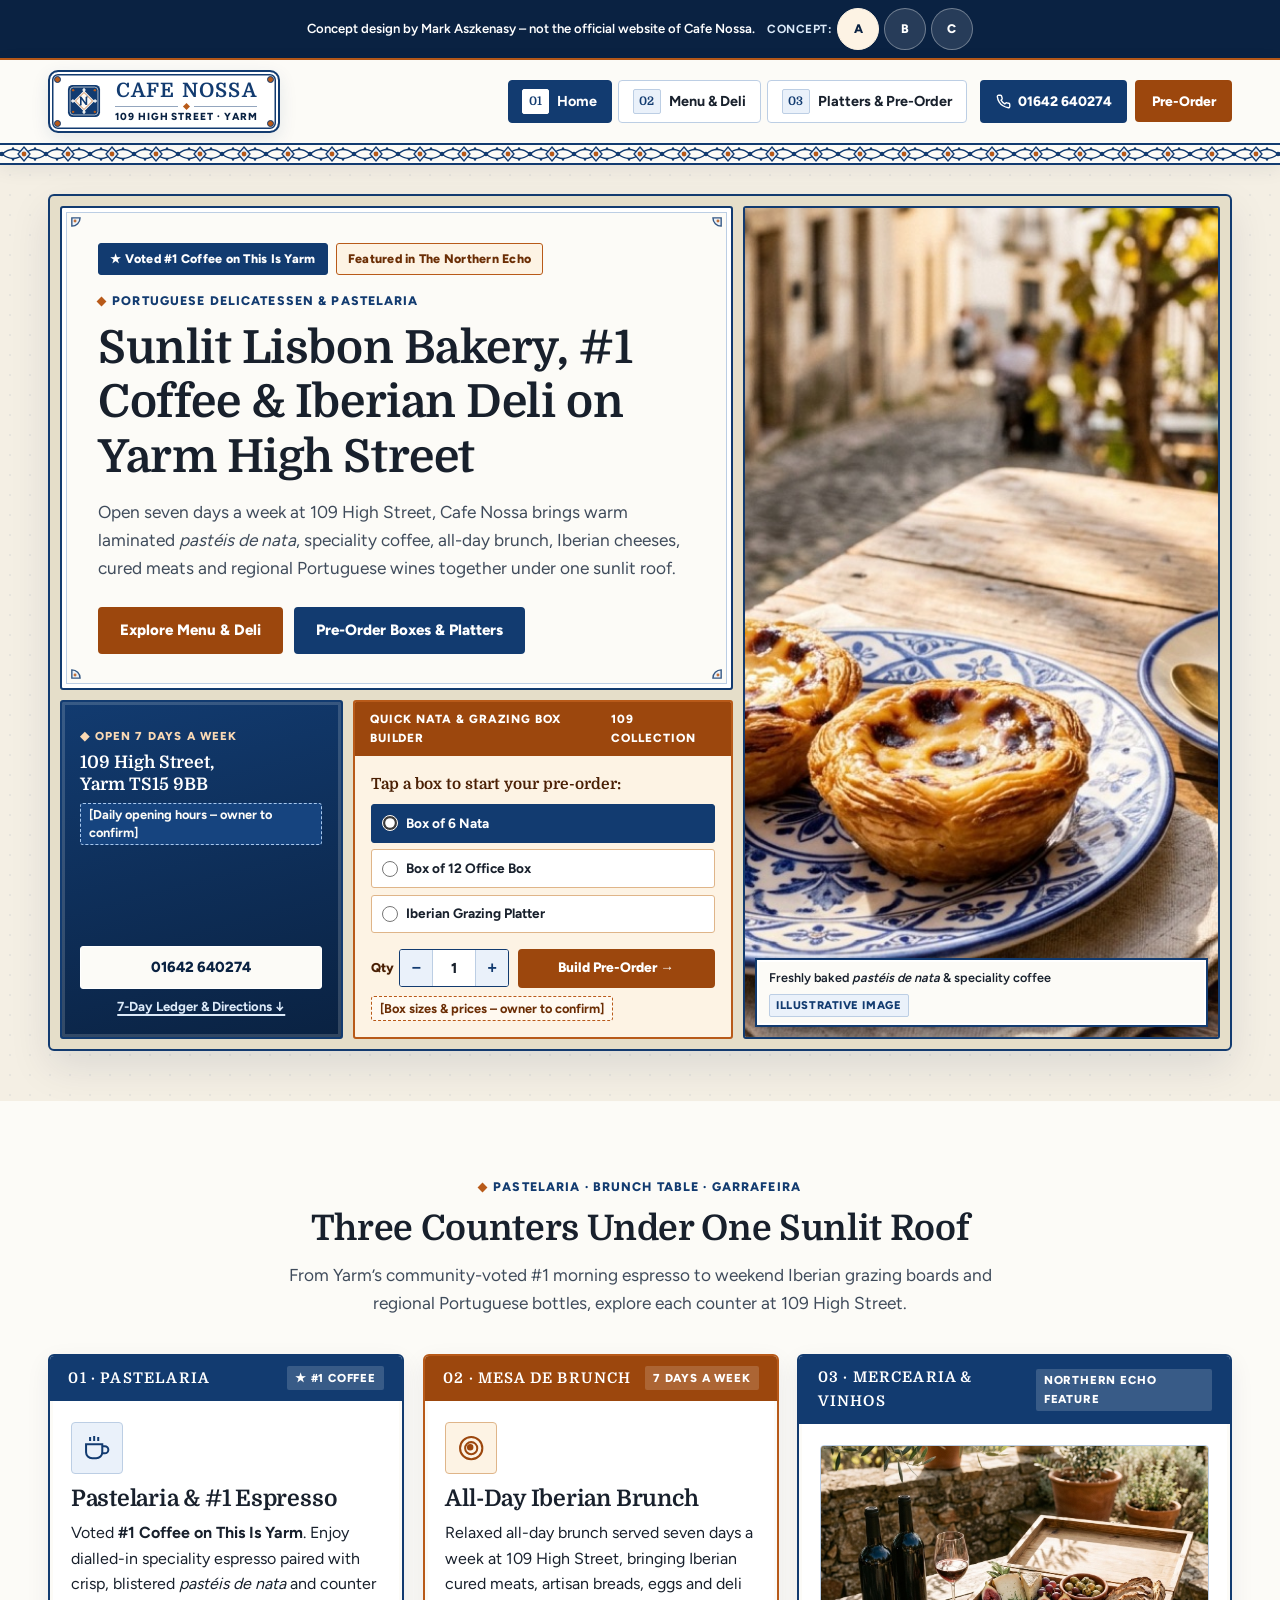
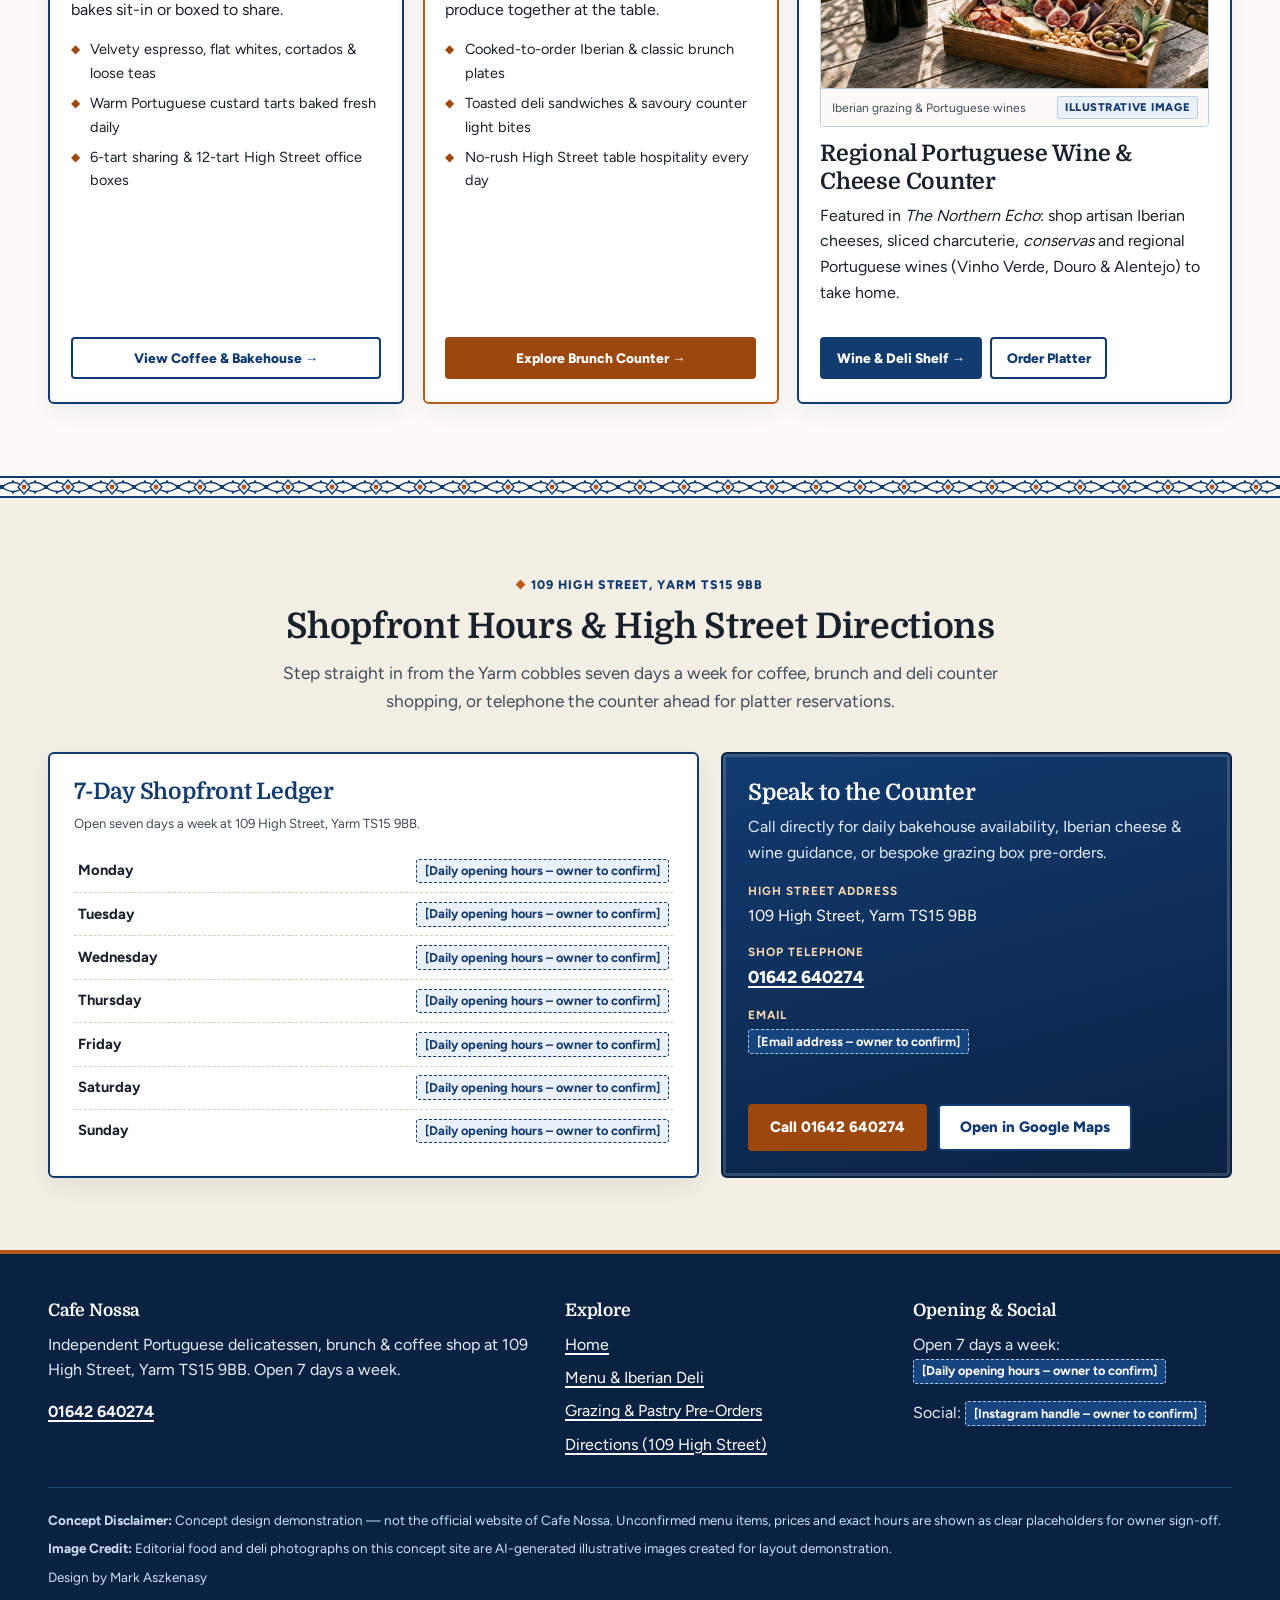
==== commit 358c13e9: "Add Set B (kinetic) and Set C (single-page app) mobile-first concept variants with A/B/C switcher" ====
--- a/index.html
+++ b/index.html
@@ -4,6 +4,7 @@
   <meta charset="utf-8">
   <meta name="viewport" content="width=device-width, initial-scale=1">
   <meta name="robots" content="noindex, nofollow">
+  <meta name="theme-color" content="#0A2242">
   <title>Cafe Nossa | Portuguese Delicatessen, Brunch &amp; Speciality Coffee in Yarm</title>
   <meta name="description" content="Concept website for Cafe Nossa at 109 High Street, Yarm TS15 9BB — independent Portuguese delicatessen, pastéis de nata, speciality coffee, all-day brunch, Iberian cheeses, cured meats and regional Portuguese wines.">
   <link rel="icon" type="image/svg+xml" href="favicon.svg">
@@ -13,7 +14,15 @@
   <a class="skip-link" href="#main-content">Skip to main content</a>
 
   <div class="concept-banner" role="region" aria-label="Concept demonstration notice">
-    <p>Concept design by Mark Aszkenasy – not the official website of Cafe Nossa.</p>
+    <div class="concept-banner-inner">
+      <p>Concept design by Mark Aszkenasy – not the official website of Cafe Nossa.</p>
+      <nav class="concept-switcher" aria-label="Switch concept design">
+        <span class="concept-switcher-label">Concept:</span>
+        <a class="concept-pill is-active" href="index.html" aria-current="page">A</a>
+        <a class="concept-pill" href="b/index.html">B</a>
+        <a class="concept-pill" href="c/index.html">C</a>
+      </nav>
+    </div>
   </div>
 
   <!-- Lisbon Porcelain Placa Toponímica Header + Repeating Azulejo Tile Frieze -->
--- a/css/styles.css
+++ b/css/styles.css
@@ -531,6 +531,11 @@
   .nav-link {
     padding: 0.54rem 0.85rem;
     font-size: 0.9rem;
+    white-space: nowrap;
+  }
+
+  .header-cta-group .btn {
+    white-space: nowrap;
   }
 
   .header-cta-group {
@@ -540,6 +545,40 @@
     display: flex;
     align-items: center;
     gap: 0.5rem;
+  }
+}
+
+@media (min-width: 980px) and (max-width: 1200px) {
+  .placa-cartouche {
+    padding: 0.42rem 0.75rem;
+    gap: 0.5rem;
+  }
+  .placa-title {
+    font-size: 1.02rem;
+  }
+  .placa-street {
+    font-size: 0.58rem;
+    letter-spacing: 0.06em;
+  }
+  .site-nav {
+    gap: 0.5rem;
+  }
+  .nav-list {
+    gap: 0.3rem;
+  }
+  .nav-link {
+    padding: 0.45rem 0.62rem;
+    font-size: 0.8rem;
+    gap: 0.35rem;
+  }
+  .cobalt-phone-badge {
+    padding: 0.45rem 0.68rem;
+    font-size: 0.79rem;
+  }
+  .header-cta-group .btn {
+    padding: 0.45rem 0.75rem;
+    font-size: 0.8rem;
+    min-height: 40px;
   }
 }
 
@@ -1872,3 +1911,166 @@
     display: none;
   }
 }
+
+/* === Mobile-First iPhone & Touch Polish === */
+@media (max-width: 980px) {
+  input:not([type="checkbox"]):not([type="radio"]):not([type="range"]),
+  select,
+  textarea {
+    font-size: 16px !important;
+  }
+  .mobile-action-bar {
+    padding-bottom: calc(0.55rem + env(safe-area-inset-bottom, 0px));
+  }
+  .qb-step-btn,
+  .nav-toggle {
+    min-height: 40px;
+    min-width: 40px;
+  }
+}
+
+/* === Android Chrome / Samsung Internet & 360px Polish === */
+a, button, summary, label, input, select {
+  -webkit-tap-highlight-color: transparent;
+}
+
+/* === Gallery Inspiration Polish (Awwwards / Godly / Mobbin) === */
+@media (prefers-reduced-motion: no-preference) {
+  @view-transition {
+    navigation: auto;
+  }
+}
+
+.scroll-progress-rail {
+  position: absolute;
+  left: 0;
+  bottom: 0;
+  height: 2.5px;
+  width: 100%;
+  transform-origin: 0 50%;
+  transform: scaleX(0);
+  background: #B85A19;
+  pointer-events: none;
+  z-index: 20;
+  transition: transform 0.08s linear;
+}
+
+@media (prefers-reduced-motion: no-preference) {
+  .reveal-ready {
+    opacity: 0;
+    transform: translateY(16px);
+    transition: opacity 0.55s cubic-bezier(0.22, 1, 0.36, 1), transform 0.55s cubic-bezier(0.22, 1, 0.36, 1);
+    transition-delay: var(--reveal-delay, 0ms);
+    will-change: opacity, transform;
+  }
+  .reveal-ready.is-revealed {
+    opacity: 1;
+    transform: none;
+  }
+}
+
+@media (hover: hover) and (prefers-reduced-motion: no-preference) {
+  figure img {
+    transition: transform 0.65s cubic-bezier(0.22, 1, 0.36, 1);
+  }
+  figure:hover img {
+    transform: scale(1.028);
+  }
+  .swing-tag-shell {
+    transition: transform 0.28s cubic-bezier(0.22, 1, 0.36, 1);
+    transform-style: preserve-3d;
+  }
+}
+
+button:active:not(:disabled),
+.btn:active,
+.quick-date-chip:active {
+  transform: scale(0.985);
+}
+
+.quick-date-chips {
+  display: flex;
+  flex-wrap: wrap;
+  gap: 0.4rem;
+  margin-top: 0.48rem;
+}
+
+.quick-date-chip {
+  appearance: none;
+  border: 1px solid #8CAAD0;
+  background-color: #EAF1FA;
+  color: #0A2242;
+  border-radius: 999px;
+  padding: 0.32rem 0.68rem;
+  min-height: 34px;
+  font-family: inherit;
+  font-size: 0.76rem;
+  font-weight: 700;
+  line-height: 1.2;
+  cursor: pointer;
+  transition: background-color 0.16s ease, color 0.16s ease, border-color 0.16s ease, transform 0.12s ease;
+}
+
+.quick-date-chip:hover,
+.quick-date-chip.is-selected {
+  background-color: #123B70;
+  color: #FFFFFF;
+  border-color: #123B70;
+}
+
+/* Concept A / B / C Switcher inside Top Concept Banner */
+.concept-banner-inner {
+  max-width: var(--container-max);
+  margin: 0 auto;
+  display: flex;
+  flex-wrap: wrap;
+  align-items: center;
+  justify-content: center;
+  gap: 0.35rem 0.75rem;
+}
+
+.concept-switcher {
+  display: inline-flex;
+  align-items: center;
+  gap: 0.3rem;
+  flex-shrink: 0;
+}
+
+.concept-switcher-label {
+  font-size: 0.74rem;
+  font-weight: 700;
+  letter-spacing: 0.04em;
+  text-transform: uppercase;
+  color: #DCEAF9;
+}
+
+.concept-pill {
+  display: inline-flex;
+  align-items: center;
+  justify-content: center;
+  min-width: 42px;
+  min-height: 42px;
+  padding: 0 0.6rem;
+  border-radius: 999px;
+  font-size: 0.78rem;
+  font-weight: 800;
+  line-height: 1;
+  text-decoration: none;
+  color: #FFFFFF;
+  background-color: rgba(255, 255, 255, 0.12);
+  border: 1px solid rgba(255, 255, 255, 0.34);
+  transition: background-color 0.16s ease, color 0.16s ease, border-color 0.16s ease;
+}
+
+.concept-pill:hover {
+  background-color: rgba(255, 255, 255, 0.24);
+  color: #FFFFFF;
+}
+
+.concept-pill.is-active,
+.concept-pill[aria-current="page"],
+.concept-pill[aria-current="true"] {
+  background-color: #FDF3E4;
+  color: #0A2242;
+  border-color: #FDF3E4;
+}
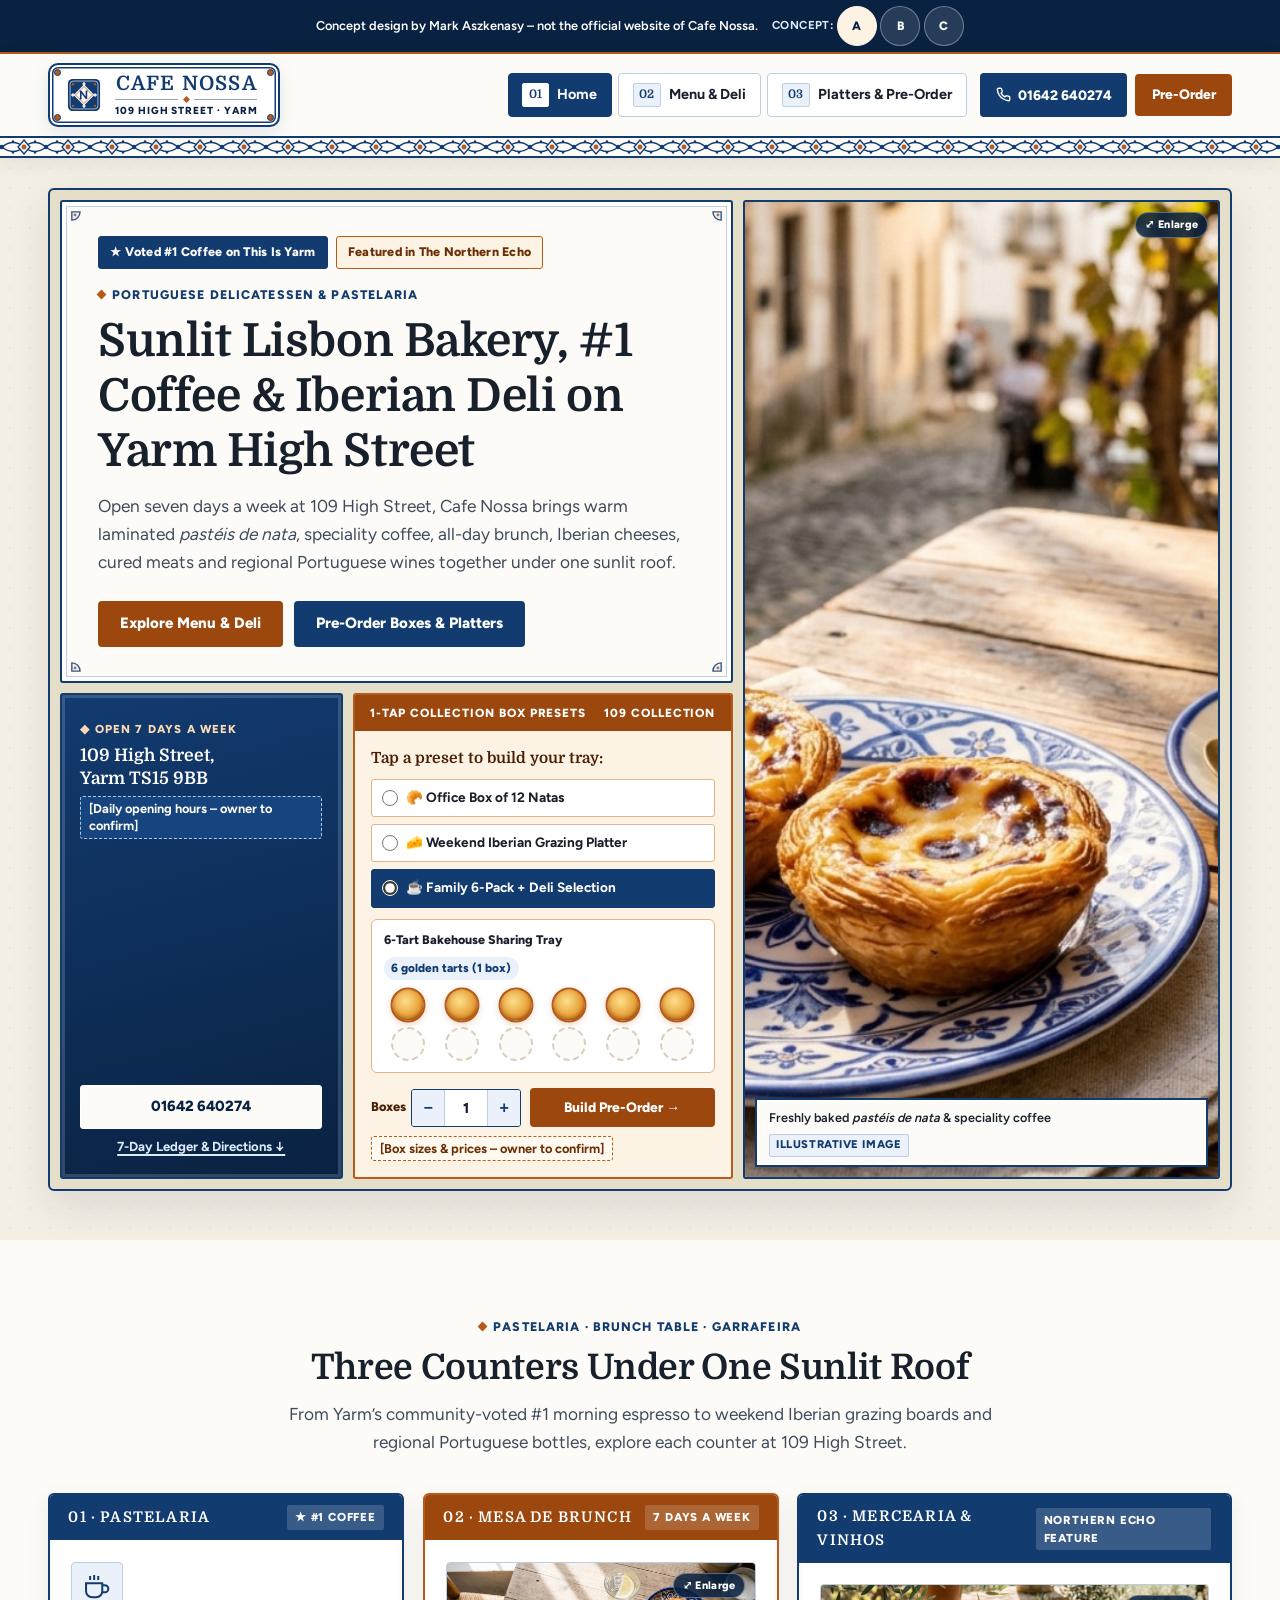
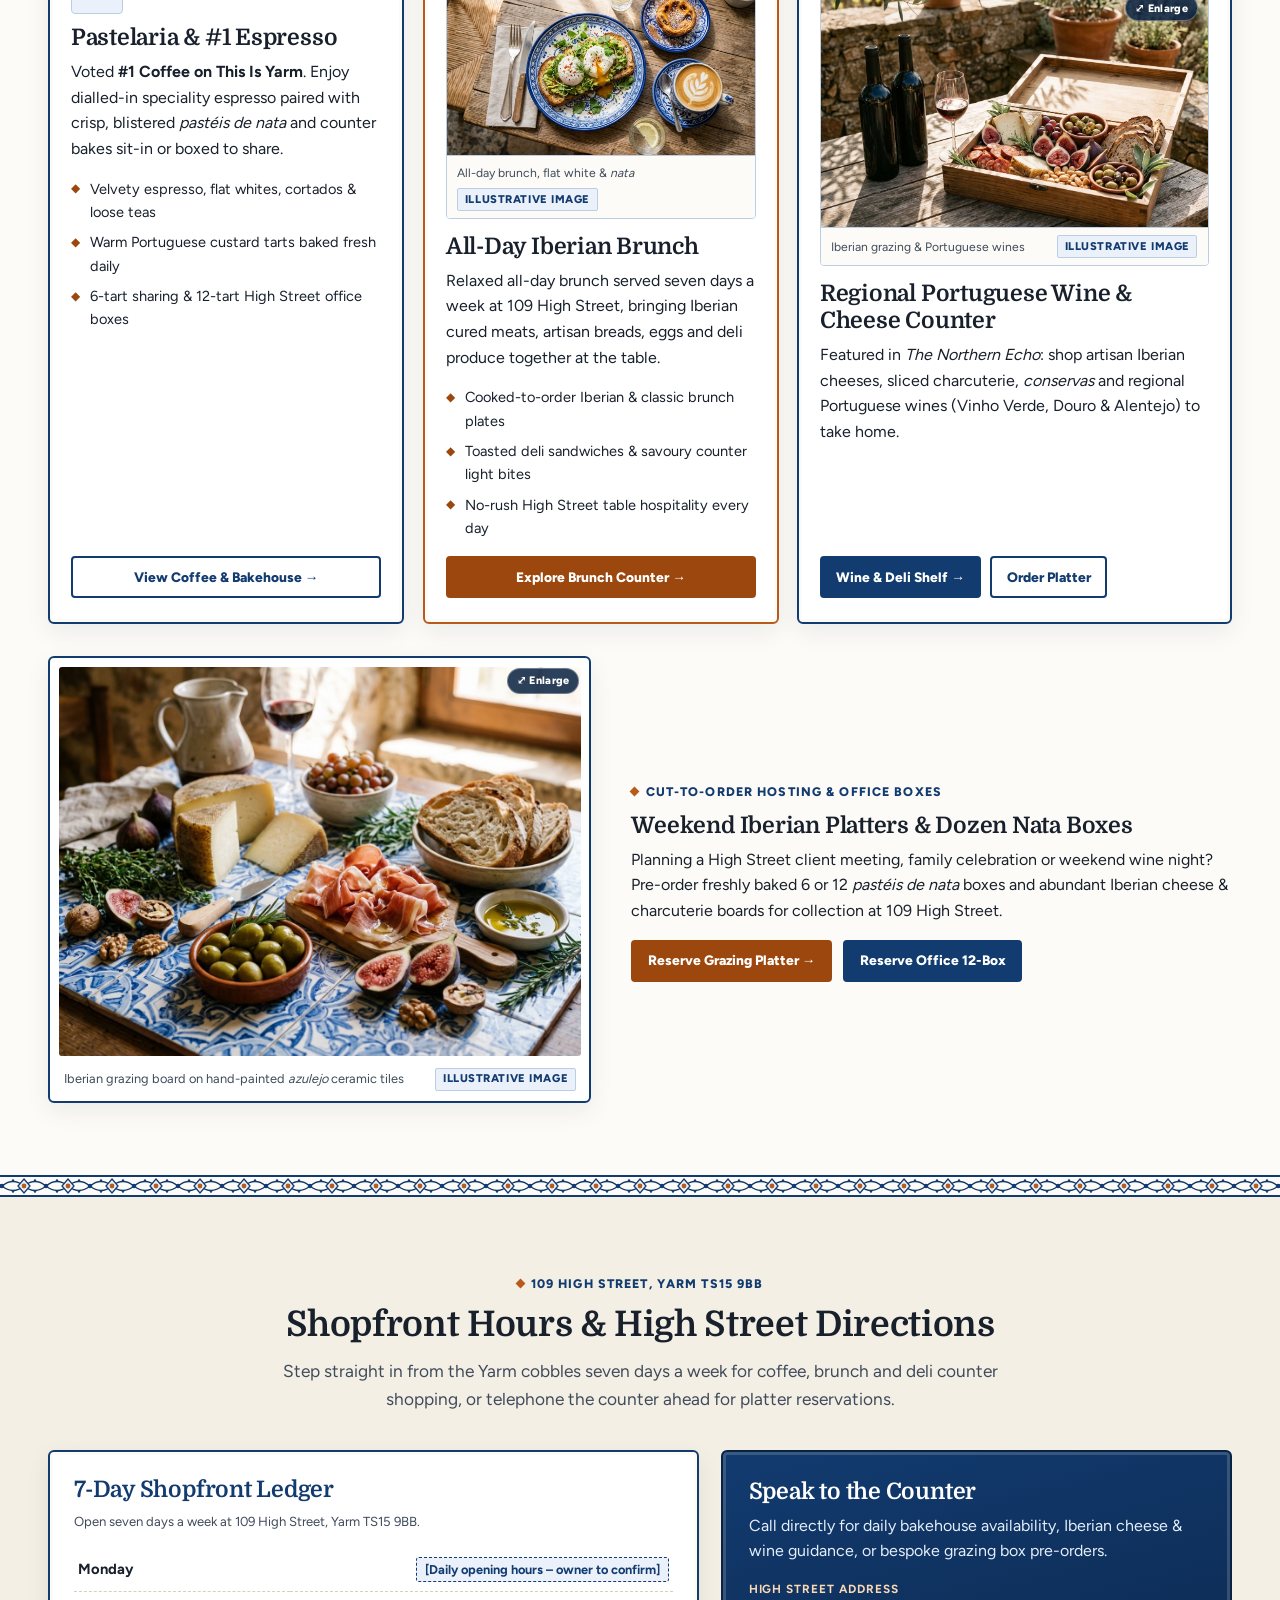
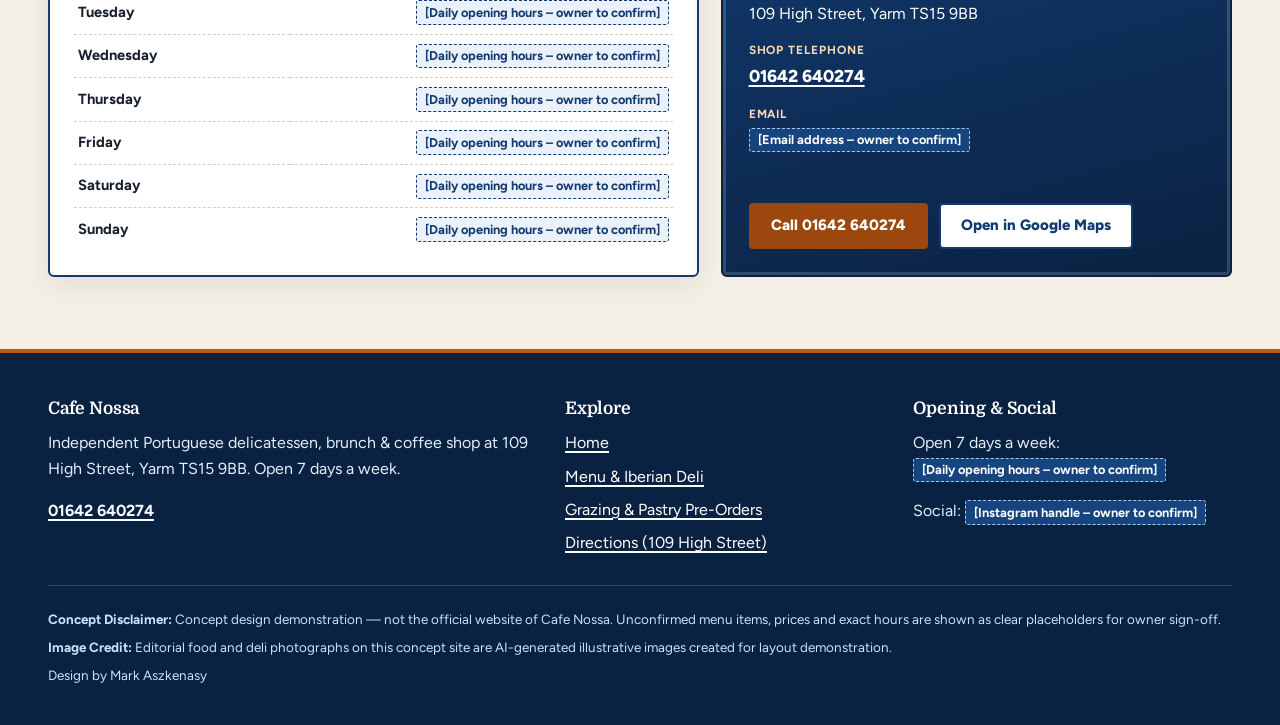
==== commit 0cd95149: "Upgrade Sets A, B & C: 4-photo suite, lightbox, frosted docks, nata tray visualiser & live owner rec" ====
--- a/index.html
+++ b/index.html
@@ -124,13 +124,14 @@
           </div>
 
           <!-- TILE B (5 cols, Tall Right Spanning 2 Rows): Full-Bleed Sunlit Pastéis de Nata Photo Tile -->
-          <figure class="mosaic-tile tile-photo">
+          <figure class="mosaic-tile tile-photo lightbox-trigger" data-lightbox data-caption="Freshly baked pastéis de nata &amp; speciality coffee at 109 High Street, Yarm" tabindex="0" role="button" aria-label="Enlarge illustrative image: Freshly baked pastéis de nata and speciality coffee">
             <img
               src="images/hero.jpg"
               width="1440"
               height="803"
               alt="Two golden custard pastéis de nata on a hand-painted blue-and-white Portuguese ceramic plate beside a flat white coffee on a sunlit wooden table"
             >
+            <span class="zoom-pill-hint" aria-hidden="true">⤢ Enlarge</span>
             <figcaption class="porcelain-photo-caption">
               <span>Freshly baked <em>pastéis de nata</em> &amp; speciality coffee</span>
               <span class="illustrative-tag">Illustrative image</span>
@@ -155,33 +156,41 @@
           <!-- TILE D (4 cols, Bottom-Center): Warm Custard-Ochre Interactive Quick Nata & Grazing Box Builder -->
           <div class="mosaic-tile tile-ochre-builder">
             <div class="builder-glaze-header">
-              <span>Quick Nata &amp; Grazing Box Builder</span>
+              <span>1-Tap Collection Box Presets</span>
               <span>109 Collection</span>
             </div>
 
             <form id="mosaic-quick-builder" class="quick-builder-form" action="boxes-preorder.html" method="get">
               <fieldset class="qb-fieldset">
-                <legend class="qb-legend">Tap a box to start your pre-order:</legend>
+                <legend class="qb-legend">Tap a preset to build your tray:</legend>
                 <div class="qb-pills">
-                  <label class="qb-pill" for="qb-nata6">
-                    <input type="radio" id="qb-nata6" name="preset" value="nata6" checked>
-                    <span>Box of 6 Nata</span>
-                  </label>
                   <label class="qb-pill" for="qb-nata12">
-                    <input type="radio" id="qb-nata12" name="preset" value="nata12">
-                    <span>Box of 12 Office Box</span>
+                    <input type="radio" id="qb-nata12" name="preset" value="nata12" data-tarts="12" data-label="🥐 Office Box of 12 Natas">
+                    <span>🥐 Office Box of 12 Natas</span>
                   </label>
                   <label class="qb-pill" for="qb-grazing">
-                    <input type="radio" id="qb-grazing" name="preset" value="grazing">
-                    <span>Iberian Grazing Platter</span>
+                    <input type="radio" id="qb-grazing" name="preset" value="grazing" data-tarts="0" data-label="🧀 Weekend Iberian Grazing Platter">
+                    <span>🧀 Weekend Iberian Grazing Platter</span>
+                  </label>
+                  <label class="qb-pill" for="qb-family">
+                    <input type="radio" id="qb-family" name="preset" value="family6" data-tarts="6" data-label="☕ Family 6-Pack + Deli Selection" checked>
+                    <span>☕ Family 6-Pack + Deli Selection</span>
                   </label>
                 </div>
               </fieldset>
 
+              <div class="nata-tray-widget" id="home-nata-tray" aria-live="polite">
+                <div class="nata-tray-head">
+                  <span class="nata-tray-title" data-tray-label>6-Tart Bakehouse Tray + Deli Selection</span>
+                  <span class="nata-tray-count" data-tray-count>6 tarts</span>
+                </div>
+                <div class="nata-tart-grid" data-tart-slots aria-hidden="true"></div>
+              </div>
+
               <div>
                 <div class="qb-bottom-bar">
                   <div class="qb-qty-wrap">
-                    <label class="qb-qty-label" for="qb-qty">Qty</label>
+                    <label class="qb-qty-label" for="qb-qty">Boxes</label>
                     <div class="qb-stepper">
                       <button type="button" class="qb-step-btn" data-qty-step="-1" aria-label="Decrease box quantity">−</button>
                       <input type="number" id="qb-qty" class="qb-qty-input" name="qty" min="1" max="50" value="1">
@@ -241,7 +250,7 @@
             </div>
           </article>
 
-          <!-- Counter 02 -->
+          <!-- Counter 02 (Featuring images/detail-2.jpg captioned "Illustrative image") -->
           <article class="counter-panel ochre-accent">
             <div class="counter-arch-top">
               <span class="counter-numeral">02 · MESA DE BRUNCH</span>
@@ -249,13 +258,20 @@
             </div>
             <div class="counter-body">
               <div>
-                <div class="counter-svg-motif" aria-hidden="true">
-                  <svg viewBox="0 0 32 32" fill="none" stroke="currentColor" stroke-width="2">
-                    <circle cx="16" cy="16" r="11"/>
-                    <circle cx="16" cy="16" r="6"/>
-                    <circle cx="15" cy="15" r="2.2" fill="currentColor"/>
-                  </svg>
-                </div>
+                <figure class="triptych-figure lightbox-trigger" data-lightbox data-caption="Sunlit all-day sourdough brunch, flat white latte art &amp; pastel de nata at 109 High Street" tabindex="0" role="button" aria-label="Enlarge illustrative image: Sunlit all-day brunch sourdough poached eggs, flat white and pastel de nata">
+                  <img
+                    src="images/detail-2.jpg"
+                    width="1200"
+                    height="896"
+                    alt="Sunlit all-day brunch plate of sourdough poached eggs alongside flat white latte art and a warm pastel de nata"
+                    loading="lazy"
+                  >
+                  <span class="zoom-pill-hint" aria-hidden="true">⤢ Enlarge</span>
+                  <figcaption>
+                    <span>All-day brunch, flat white &amp; <em>nata</em></span>
+                    <span class="illustrative-tag">Illustrative image</span>
+                  </figcaption>
+                </figure>
                 <h3>All-Day Iberian Brunch</h3>
                 <p>
                   Relaxed all-day brunch served seven days a week at 109 High Street, bringing Iberian cured meats, artisan breads, eggs and deli produce together at the table.
@@ -278,7 +294,7 @@
             </div>
             <div class="counter-body">
               <div>
-                <figure class="triptych-figure">
+                <figure class="triptych-figure lightbox-trigger" data-lightbox data-caption="Iberian grazing platter of artisan cheeses, cured meats, figs &amp; regional Portuguese wines" tabindex="0" role="button" aria-label="Enlarge illustrative image: Iberian grazing platter and regional Portuguese wines">
                   <img
                     src="images/feature.jpg"
                     width="1200"
@@ -286,6 +302,7 @@
                     alt="Wooden Iberian grazing box filled with cured chorizo, sheep's milk cheeses, figs, olives and sourdough beside bottles of Portuguese red wine"
                     loading="lazy"
                   >
+                  <span class="zoom-pill-hint" aria-hidden="true">⤢ Enlarge</span>
                   <figcaption>
                     <span>Iberian grazing &amp; Portuguese wines</span>
                     <span class="illustrative-tag">Illustrative image</span>
@@ -302,6 +319,35 @@
               </div>
             </div>
           </article>
+        </div>
+
+        <!-- Azulejo Grazing Board Spotlight (Featuring images/detail-1.jpg captioned "Illustrative image") -->
+        <div class="split-callout" style="margin-top: 2rem;">
+          <figure class="editorial-figure lightbox-trigger" data-lightbox data-caption="Abundant Iberian grazing board of cheeses, cured meats, figs &amp; olives on hand-painted blue-and-white Portuguese azulejo ceramic tiles" tabindex="0" role="button" aria-label="Enlarge illustrative image: Iberian grazing board on hand-painted Portuguese azulejo tiles">
+            <img
+              src="images/detail-1.jpg"
+              width="1200"
+              height="896"
+              alt="Abundant Iberian grazing board of sheep's milk cheeses, sliced cured meats, figs and olives set on hand-painted blue-and-white Portuguese azulejo ceramic tiles"
+              loading="lazy"
+            >
+            <span class="zoom-pill-hint" aria-hidden="true">⤢ Enlarge</span>
+            <figcaption>
+              <span>Iberian grazing board on hand-painted <em>azulejo</em> ceramic tiles</span>
+              <span class="illustrative-tag">Illustrative image</span>
+            </figcaption>
+          </figure>
+          <div>
+            <span class="eyebrow">Cut-to-Order Hosting &amp; Office Boxes</span>
+            <h3>Weekend Iberian Platters &amp; Dozen Nata Boxes</h3>
+            <p>
+              Planning a High Street client meeting, family celebration or weekend wine night? Pre-order freshly baked 6 or 12 <em>pastéis de nata</em> boxes and abundant Iberian cheese &amp; charcuterie boards for collection at 109 High Street.
+            </p>
+            <div class="tile-cta-row">
+              <a class="btn btn-primary btn-sm" href="boxes-preorder.html?preset=grazing">Reserve Grazing Platter →</a>
+              <a class="btn btn-azulejo btn-sm" href="boxes-preorder.html?preset=nata12">Reserve Office 12-Box</a>
+            </div>
+          </div>
         </div>
       </div>
     </section>
@@ -430,6 +476,25 @@
     <a class="btn btn-primary" href="boxes-preorder.html">Pre-Order Box</a>
   </div>
 
+  <!-- Native Accessible Photo Lightbox -->
+  <dialog class="photo-lightbox" id="photo-lightbox" aria-label="Editorial photo viewer">
+    <div class="lightbox-card">
+      <div class="lightbox-top">
+        <span class="illustrative-tag">Illustrative image</span>
+        <button type="button" class="lightbox-close" data-lightbox-close aria-label="Close photo preview">✕</button>
+      </div>
+      <div class="lightbox-media">
+        <img id="lightbox-img" src="images/hero.jpg" alt="">
+      </div>
+      <div class="lightbox-footer">
+        <p id="lightbox-caption" class="lightbox-caption"></p>
+        <a class="btn btn-primary btn-sm" href="boxes-preorder.html#preorder-form" data-lightbox-cta>Pre-Order Boxes &amp; Platters →</a>
+      </div>
+    </div>
+  </dialog>
+
+  <div id="micro-toast" class="micro-toast" role="status" aria-live="polite" hidden></div>
+
   <script src="js/main.js"></script>
 </body>
 </html>
--- a/css/styles.css
+++ b/css/styles.css
@@ -174,21 +174,29 @@
 }
 
 /* ==========================================================================
-   1. Persistent Slim Top Concept Banner
+   1. Persistent Slim Top Concept Banner (Compact <= 84px on 390px Mobile)
    ========================================================================== */
 .concept-banner {
   background-color: var(--cobalt-deep);
   color: #FFFFFF;
-  font-size: 0.82rem;
-  line-height: 1.4;
+  font-size: 0.72rem;
+  line-height: 1.26;
   font-weight: 600;
-  text-align: center;
-  padding: 0.5rem 0.85rem;
+  padding: 0.26rem 0.6rem;
   border-bottom: 2px solid var(--ochre);
+}
+
+@media (min-width: 720px) {
+  .concept-banner {
+    font-size: 0.8rem;
+    line-height: 1.35;
+    padding: 0.36rem 0.85rem;
+  }
 }
 
 .concept-banner p {
   margin: 0;
+  min-width: 0;
 }
 
 /* Honest Placeholder Badge (.ph) — Zero-invention compliance */
@@ -835,9 +843,19 @@
 .tile-photo {
   margin: 0;
   background-color: var(--cobalt-deep);
-  min-height: 280px;
+  min-height: 215px;
   display: flex;
   flex-direction: column;
+}
+
+@media (max-width: 1039px) {
+  .tile-photo {
+    order: -1;
+  }
+  .tile-photo img {
+    aspect-ratio: 16 / 10;
+    min-height: 200px;
+  }
 }
 
 @media (min-width: 1040px) {
@@ -849,7 +867,7 @@
 .tile-photo img {
   width: 100%;
   height: 100%;
-  min-height: 260px;
+  min-height: 200px;
   object-fit: cover;
   flex: 1;
 }
@@ -1944,12 +1962,12 @@
 .scroll-progress-rail {
   position: absolute;
   left: 0;
-  bottom: 0;
+  top: 0;
   height: 2.5px;
   width: 100%;
   transform-origin: 0 50%;
   transform: scaleX(0);
-  background: #B85A19;
+  background: linear-gradient(90deg, var(--ochre), var(--cobalt));
   pointer-events: none;
   z-index: 20;
   transition: transform 0.08s linear;
@@ -1969,16 +1987,23 @@
   }
 }
 
+@media (prefers-reduced-motion: reduce) {
+  html {
+    scroll-behavior: auto;
+  }
+  *, *::before, *::after {
+    animation-duration: 0.01ms !important;
+    animation-iteration-count: 1 !important;
+    transition-duration: 0.01ms !important;
+  }
+}
+
 @media (hover: hover) and (prefers-reduced-motion: no-preference) {
   figure img {
     transition: transform 0.65s cubic-bezier(0.22, 1, 0.36, 1);
   }
   figure:hover img {
     transform: scale(1.028);
-  }
-  .swing-tag-shell {
-    transition: transform 0.28s cubic-bezier(0.22, 1, 0.36, 1);
-    transform-style: preserve-3d;
   }
 }
 
@@ -2002,7 +2027,7 @@
   color: #0A2242;
   border-radius: 999px;
   padding: 0.32rem 0.68rem;
-  min-height: 34px;
+  min-height: 40px;
   font-family: inherit;
   font-size: 0.76rem;
   font-weight: 700;
@@ -2018,41 +2043,60 @@
   border-color: #123B70;
 }
 
-/* Concept A / B / C Switcher inside Top Concept Banner */
+/* Concept A / B / C Switcher inside Top Concept Banner (<= 84px at 390px) */
 .concept-banner-inner {
   max-width: var(--container-max);
   margin: 0 auto;
   display: flex;
-  flex-wrap: wrap;
-  align-items: center;
-  justify-content: center;
-  gap: 0.35rem 0.75rem;
+  align-items: center;
+  justify-content: space-between;
+  gap: 0.45rem;
+  text-align: left;
+}
+
+@media (min-width: 720px) {
+  .concept-banner-inner {
+    justify-content: center;
+    gap: 0.4rem 0.85rem;
+    text-align: center;
+  }
 }
 
 .concept-switcher {
   display: inline-flex;
   align-items: center;
-  gap: 0.3rem;
+  gap: 0.22rem;
   flex-shrink: 0;
 }
 
 .concept-switcher-label {
-  font-size: 0.74rem;
+  font-size: 0.72rem;
   font-weight: 700;
   letter-spacing: 0.04em;
   text-transform: uppercase;
   color: #DCEAF9;
 }
 
+@media (max-width: 560px) {
+  .concept-switcher-label {
+    position: absolute;
+    width: 1px;
+    height: 1px;
+    overflow: hidden;
+    clip: rect(0, 0, 0, 0);
+    white-space: nowrap;
+  }
+}
+
 .concept-pill {
   display: inline-flex;
   align-items: center;
   justify-content: center;
-  min-width: 42px;
-  min-height: 42px;
-  padding: 0 0.6rem;
+  min-width: 40px;
+  min-height: 40px;
+  padding: 0 0.5rem;
   border-radius: 999px;
-  font-size: 0.78rem;
+  font-size: 0.76rem;
   font-weight: 800;
   line-height: 1;
   text-decoration: none;
@@ -2074,3 +2118,398 @@
   color: #0A2242;
   border-color: #FDF3E4;
 }
+
+/* Mobile Dock Auto-Clearance on Form / Footer */
+.mobile-action-bar {
+  transition: transform 0.34s cubic-bezier(0.22, 1, 0.36, 1), opacity 0.24s ease;
+}
+
+.mobile-action-bar.is-dock-hidden {
+  transform: translateY(130%);
+  opacity: 0;
+  pointer-events: none;
+}
+
+/* Editorial Duo & Subhero Split Grid */
+.subhero-split-grid {
+  display: grid;
+  grid-template-columns: 1fr;
+  gap: 1.15rem;
+  align-items: center;
+}
+
+@media (max-width: 899px) {
+  .subhero-split-grid .subhero-media {
+    order: -1;
+  }
+}
+
+@media (min-width: 900px) {
+  .subhero-split-grid {
+    grid-template-columns: 1.16fr 0.84fr;
+    gap: 1.85rem;
+  }
+}
+
+.subhero-media img {
+  aspect-ratio: 16 / 10;
+  min-height: 175px;
+  object-fit: cover;
+}
+
+.editorial-duo-grid {
+  display: grid;
+  grid-template-columns: 1fr;
+  gap: 1rem;
+  margin-bottom: 1.5rem;
+}
+
+@media (min-width: 720px) {
+  .editorial-duo-grid {
+    grid-template-columns: repeat(2, minmax(0, 1fr));
+  }
+}
+
+.editorial-duo-grid .editorial-figure img {
+  aspect-ratio: 16 / 10;
+  object-fit: cover;
+}
+
+/* Lightbox Trigger & Native <dialog> Photo Lightbox */
+.lightbox-trigger {
+  position: relative;
+  cursor: zoom-in;
+}
+
+.zoom-pill-hint {
+  position: absolute;
+  top: 10px;
+  right: 10px;
+  z-index: 4;
+  padding: 0.2rem 0.55rem;
+  border-radius: 999px;
+  background: rgba(10, 34, 66, 0.86);
+  color: #FFFFFF;
+  border: 1px solid rgba(255, 255, 255, 0.32);
+  font-size: 0.68rem;
+  font-weight: 800;
+  letter-spacing: 0.03em;
+  pointer-events: none;
+}
+
+.photo-lightbox {
+  border: 2px solid var(--cobalt);
+  border-radius: 12px;
+  padding: 0;
+  max-width: min(94vw, 860px);
+  width: 100%;
+  background: var(--porcelain);
+  color: var(--ink);
+  box-shadow: 0 28px 64px rgba(5, 16, 32, 0.55);
+}
+
+.photo-lightbox::backdrop {
+  background: rgba(8, 22, 44, 0.78);
+  backdrop-filter: blur(12px);
+  -webkit-backdrop-filter: blur(12px);
+}
+
+.lightbox-card {
+  display: flex;
+  flex-direction: column;
+}
+
+.lightbox-top {
+  display: flex;
+  align-items: center;
+  justify-content: space-between;
+  gap: 0.75rem;
+  padding: 0.65rem 0.9rem;
+  background: var(--tile-white);
+  border-bottom: 1px solid var(--cobalt-line);
+}
+
+.lightbox-close {
+  min-width: 42px;
+  min-height: 42px;
+  border-radius: 999px;
+  border: 1.5px solid var(--cobalt);
+  background: var(--cobalt-wash);
+  color: var(--cobalt);
+  font-size: 1rem;
+  font-weight: 800;
+  cursor: pointer;
+}
+
+.lightbox-close:hover {
+  background: var(--cobalt);
+  color: #FFFFFF;
+}
+
+.lightbox-media {
+  background: #08182F;
+  display: flex;
+  align-items: center;
+  justify-content: center;
+}
+
+.lightbox-media img {
+  width: 100%;
+  max-height: 66vh;
+  object-fit: contain;
+}
+
+.lightbox-footer {
+  display: flex;
+  flex-wrap: wrap;
+  align-items: center;
+  justify-content: space-between;
+  gap: 0.75rem;
+  padding: 0.85rem 1rem;
+  background: var(--tile-white);
+  border-top: 1px solid var(--cobalt-line);
+}
+
+.lightbox-caption {
+  margin: 0;
+  font-size: 0.9rem;
+  font-weight: 700;
+  color: var(--ink);
+  flex: 1 1 220px;
+}
+
+/* 1-Tap Collection Presets & Inline Stepper */
+.preset-bar-card {
+  background: var(--ochre-glaze);
+  border: 1.5px solid var(--ochre-border);
+  border-radius: 6px;
+  padding: 0.85rem 0.95rem;
+  margin-bottom: 1.4rem;
+}
+
+.preset-bar-kicker {
+  display: block;
+  font-size: 0.74rem;
+  font-weight: 800;
+  text-transform: uppercase;
+  letter-spacing: 0.07em;
+  color: #6B2E05;
+  margin-bottom: 0.5rem;
+}
+
+.preset-chip-row {
+  display: flex;
+  flex-wrap: wrap;
+  gap: 0.45rem;
+}
+
+.preset-action-chip {
+  min-height: 42px;
+  padding: 0.42rem 0.8rem;
+  border-radius: 999px;
+  border: 1.5px solid var(--ochre);
+  background: var(--tile-white);
+  color: var(--ink);
+  font-family: var(--font-sans);
+  font-size: 0.82rem;
+  font-weight: 800;
+  cursor: pointer;
+  transition: background-color 0.15s ease, color 0.15s ease, border-color 0.15s ease;
+}
+
+.preset-action-chip:hover,
+.preset-action-chip.is-active {
+  background: var(--cobalt);
+  border-color: var(--cobalt);
+  color: #FFFFFF;
+}
+
+.qty-inline-stepper {
+  display: flex;
+  align-items: center;
+  gap: 0.4rem;
+}
+
+.qty-inline-stepper .qb-step-btn {
+  min-width: 44px;
+  min-height: 46px;
+  border: 1.5px solid var(--cobalt);
+  border-radius: var(--radius-tile);
+}
+
+.qty-inline-stepper input[type="number"] {
+  text-align: center;
+  font-weight: 800;
+}
+
+/* Visual Custard Tart Box Tray Indicator */
+.nata-tray-widget {
+  background: var(--tile-white);
+  border: 1.5px solid var(--ochre-border);
+  border-radius: 6px;
+  padding: 0.65rem 0.75rem;
+}
+
+.nata-tray-head {
+  display: flex;
+  flex-wrap: wrap;
+  align-items: center;
+  justify-content: space-between;
+  gap: 0.4rem;
+  margin-bottom: 0.5rem;
+}
+
+.nata-tray-title {
+  font-size: 0.78rem;
+  font-weight: 800;
+  color: var(--ink);
+}
+
+.nata-tray-count {
+  font-size: 0.74rem;
+  font-weight: 800;
+  padding: 0.12rem 0.48rem;
+  border-radius: 999px;
+  background: var(--cobalt-wash);
+  color: var(--cobalt);
+}
+
+.nata-tart-grid {
+  display: grid;
+  grid-template-columns: repeat(6, minmax(0, 1fr));
+  gap: 0.35rem;
+}
+
+.nata-tart-slot {
+  aspect-ratio: 1;
+  max-width: 34px;
+  width: 100%;
+  margin: 0 auto;
+  border-radius: 50%;
+  border: 2px dashed var(--border-warm);
+  background: var(--porcelain);
+  position: relative;
+  transition: transform 0.2s cubic-bezier(0.22, 1, 0.36, 1), background-color 0.2s ease, border-color 0.2s ease;
+}
+
+.nata-tart-slot.is-filled {
+  border: 2.5px solid #B85A19;
+  background: radial-gradient(circle at 42% 38%, #FCE08B 0%, #E79B32 62%, #8C3D0B 95%);
+  box-shadow: inset 0 -2px 4px rgba(84, 32, 4, 0.4), 0 2px 6px rgba(184, 90, 25, 0.24);
+  transform: scale(1.03);
+}
+
+.nata-tart-slot.is-deli {
+  border: 2px solid var(--cobalt);
+  background: radial-gradient(circle at 40% 40%, #F7EFE2 0%, #D9B782 70%, #123B70 100%);
+}
+
+/* Sleek Non-Blocking Micro-Toast */
+.micro-toast {
+  position: fixed;
+  left: 50%;
+  bottom: calc(4.8rem + env(safe-area-inset-bottom, 0px));
+  transform: translateX(-50%);
+  z-index: 260;
+  background: rgba(10, 34, 66, 0.96);
+  color: #FFFFFF;
+  border: 1.5px solid var(--ochre);
+  border-radius: 999px;
+  padding: 0.5rem 1rem;
+  font-size: 0.82rem;
+  font-weight: 800;
+  box-shadow: 0 12px 28px rgba(10, 34, 66, 0.35);
+  pointer-events: none;
+  max-width: min(92vw, 420px);
+  text-align: center;
+}
+
+@media (min-width: 980px) {
+  .micro-toast {
+    bottom: 1.5rem;
+  }
+}
+
+/* Live Digital Enquiry Ticket inside Confirmation Box */
+.demo-verbatim-banner {
+  margin: 0 0 0.85rem;
+  font-size: 1rem;
+  font-weight: 800;
+  color: #054F31;
+}
+
+.owner-receipt-ticket {
+  background: #FFFFFF;
+  border: 1.5px solid var(--cobalt);
+  border-radius: 6px;
+  padding: 0.95rem 1rem;
+  color: var(--ink);
+  font-weight: 500;
+}
+
+.ticket-top-bar {
+  display: flex;
+  flex-wrap: wrap;
+  align-items: center;
+  justify-content: space-between;
+  gap: 0.4rem;
+  padding-bottom: 0.55rem;
+  margin-bottom: 0.65rem;
+  border-bottom: 1.5px dashed var(--cobalt-line);
+}
+
+.ticket-heading {
+  font-family: var(--font-serif);
+  font-size: 0.96rem;
+  font-weight: 700;
+  color: var(--cobalt);
+}
+
+.ticket-ref {
+  font-size: 0.74rem;
+  font-weight: 800;
+  padding: 0.14rem 0.5rem;
+  border-radius: 4px;
+  background: var(--cobalt-wash);
+  color: var(--cobalt);
+}
+
+.ticket-dl {
+  margin: 0 0 0.85rem;
+  display: grid;
+  gap: 0.42rem;
+  font-size: 0.85rem;
+}
+
+.ticket-dl div {
+  display: flex;
+  flex-wrap: wrap;
+  justify-content: space-between;
+  gap: 0.4rem;
+  border-bottom: 1px solid #EEF2F7;
+  padding-bottom: 0.32rem;
+}
+
+.ticket-dl dt {
+  font-weight: 700;
+  color: var(--ink-muted);
+}
+
+.ticket-dl dd {
+  margin: 0;
+  font-weight: 800;
+  color: var(--ink);
+  text-align: right;
+}
+
+.ticket-actions {
+  display: flex;
+  flex-wrap: wrap;
+  gap: 0.55rem;
+}
+
+.ticket-actions .btn {
+  min-height: 40px;
+  padding: 0.45rem 0.85rem;
+  font-size: 0.82rem;
+}
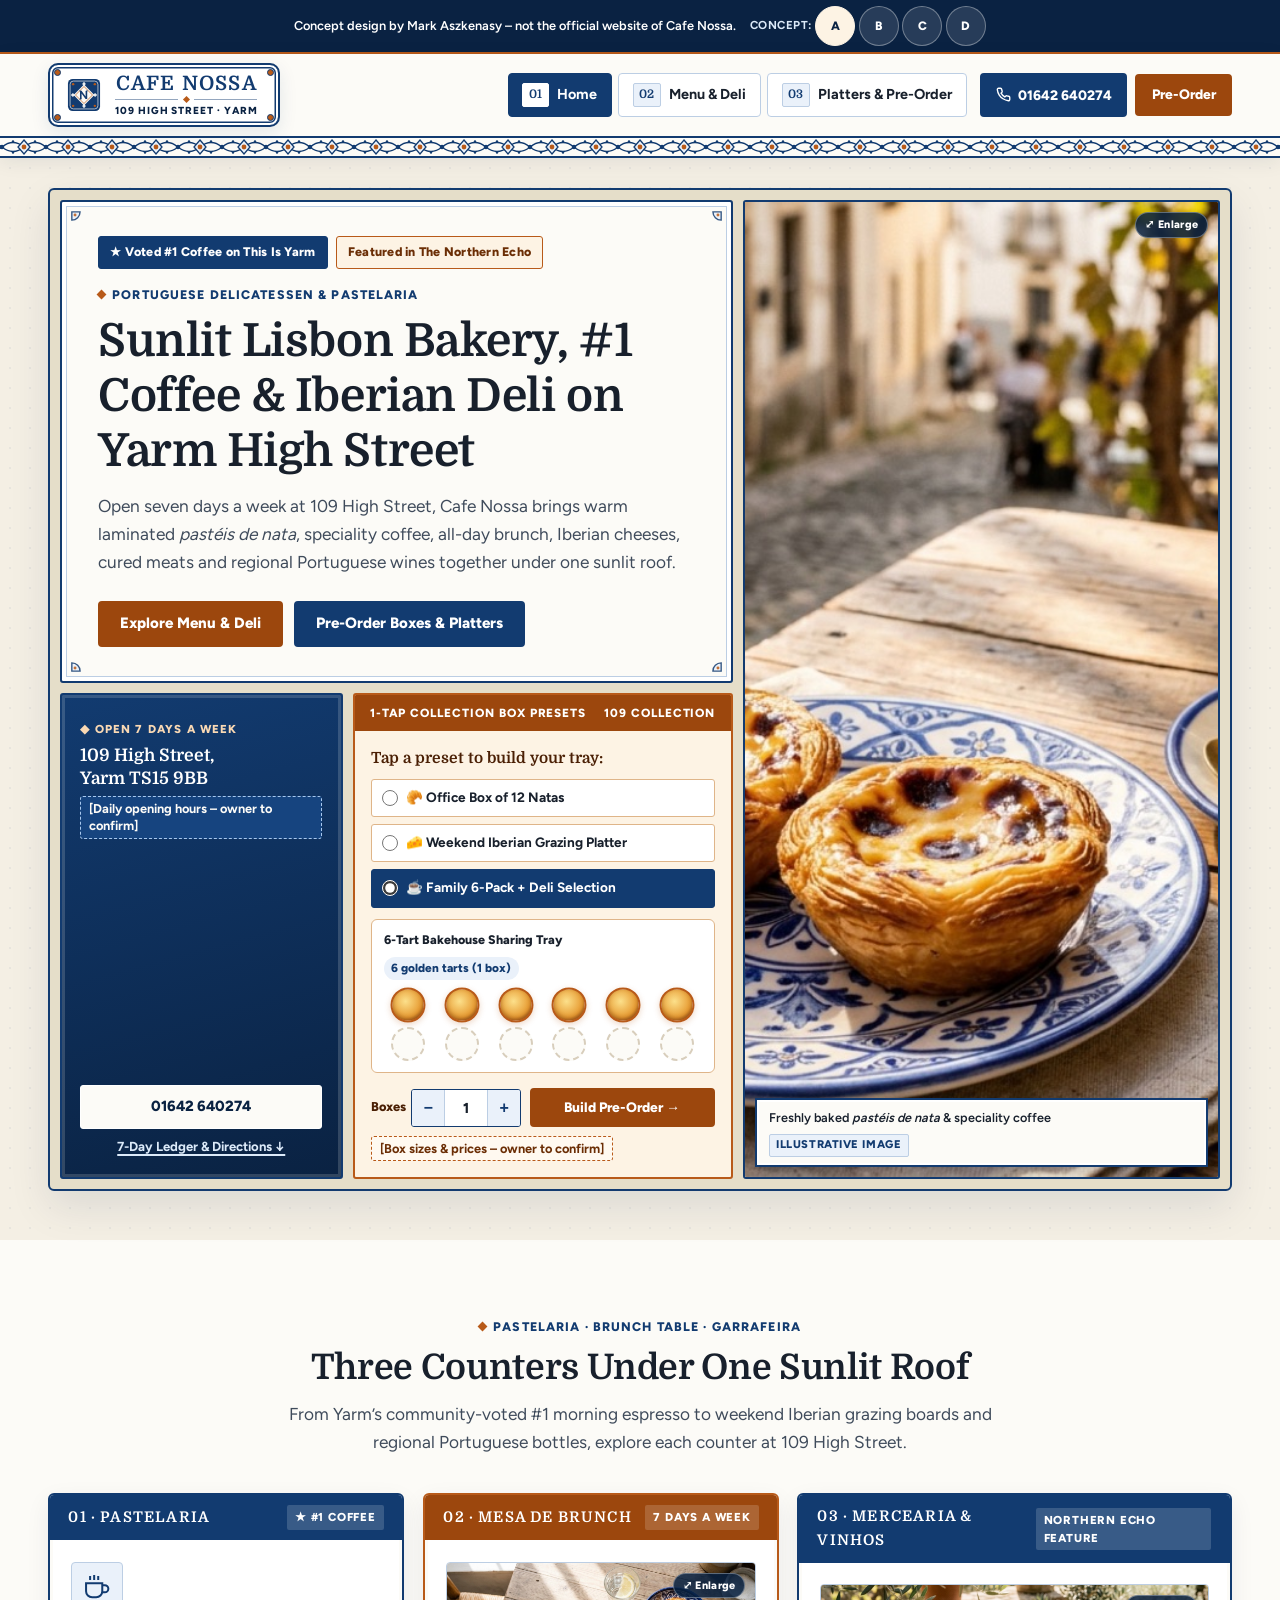
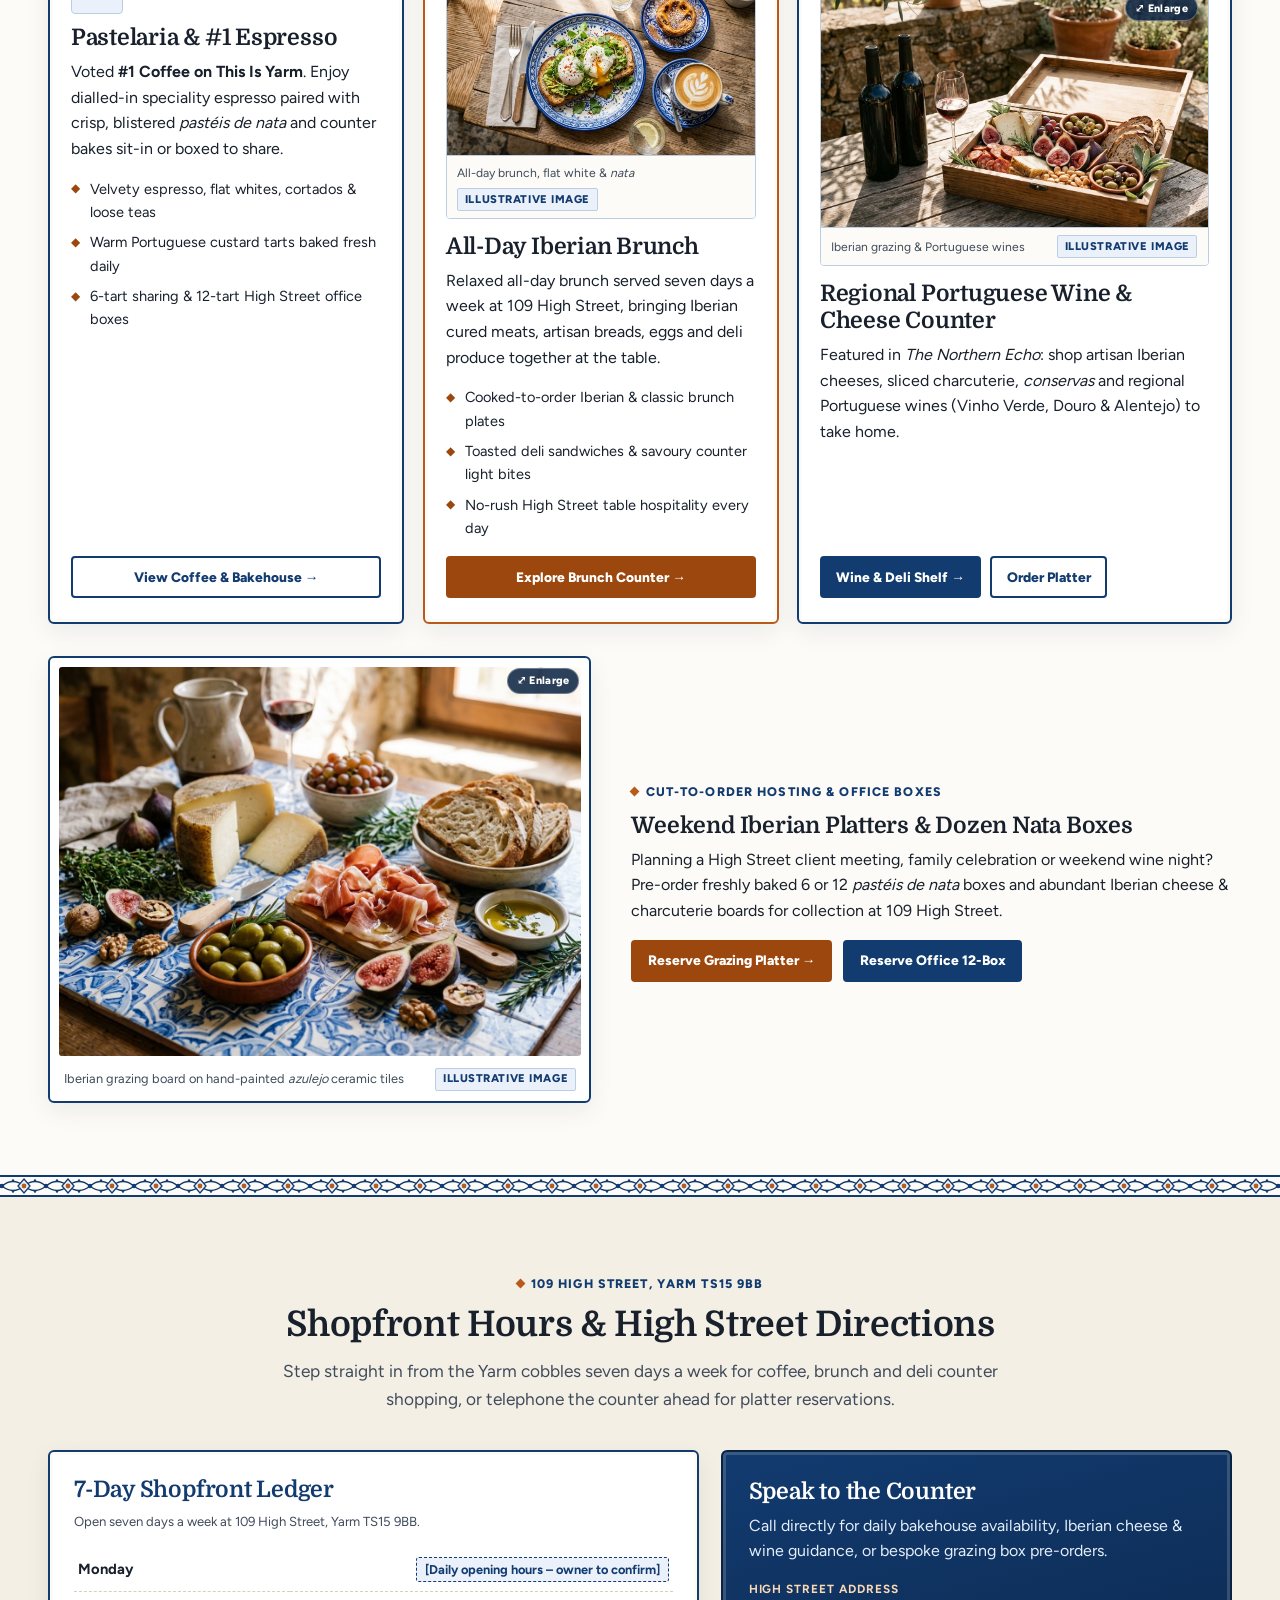
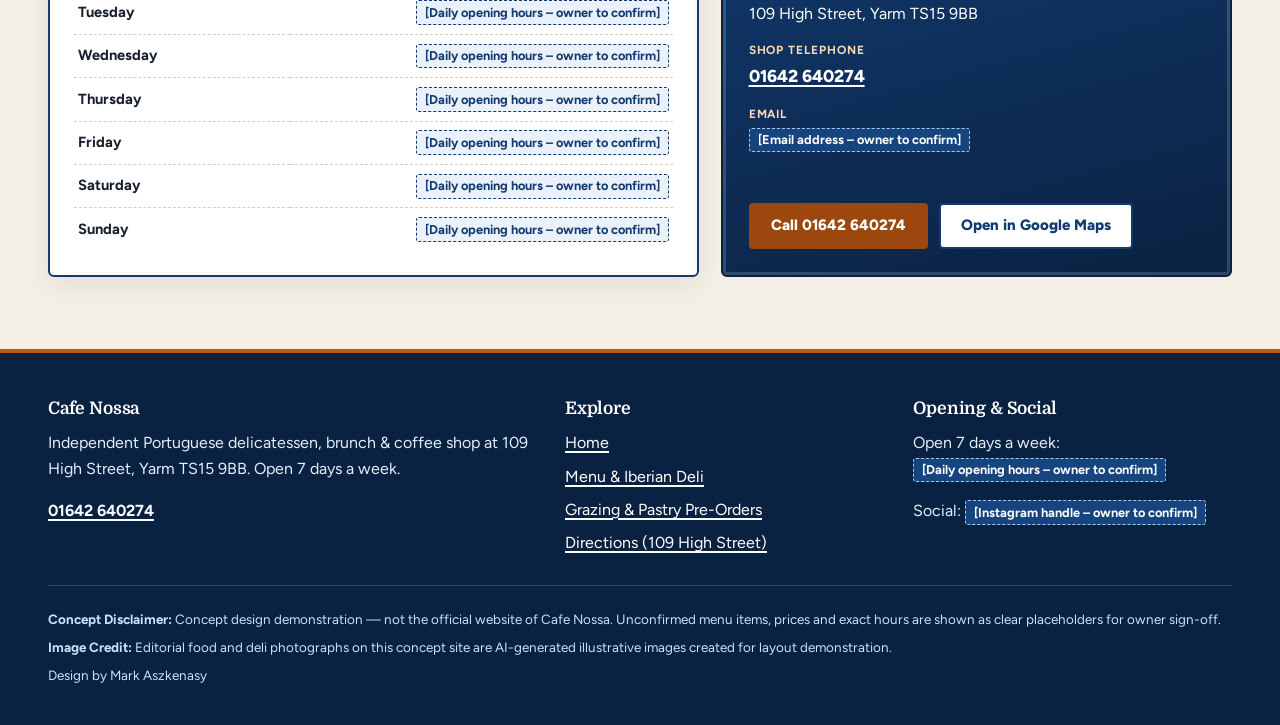
==== commit 46db7a07: "Add Concept D pill to the A, B and C switchers Co-Authored-By: Claude Fable 5.2 <noreply@anthropic.c" ====
--- a/index.html
+++ b/index.html
@@ -21,6 +21,7 @@
         <a class="concept-pill is-active" href="index.html" aria-current="page">A</a>
         <a class="concept-pill" href="b/index.html">B</a>
         <a class="concept-pill" href="c/index.html">C</a>
+        <a class="concept-pill" href="d/index.html">D</a>
       </nav>
     </div>
   </div>
